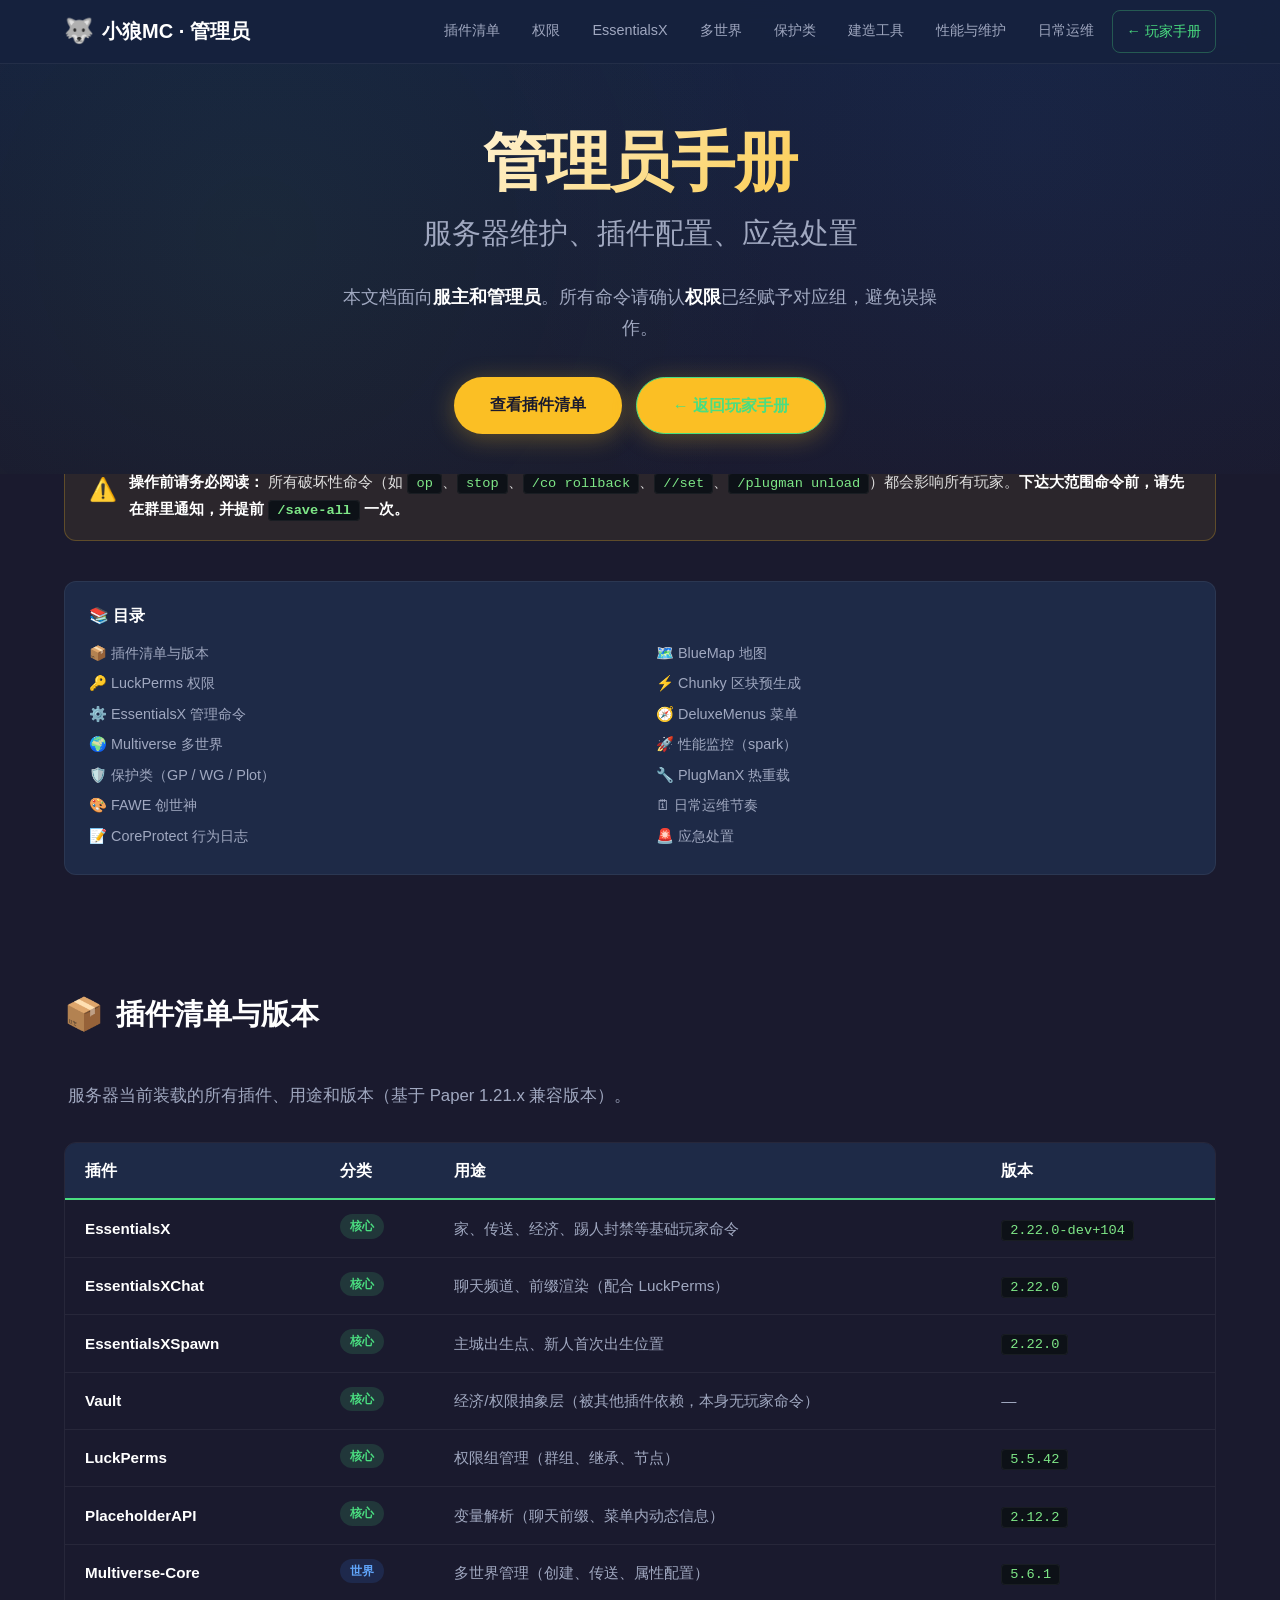
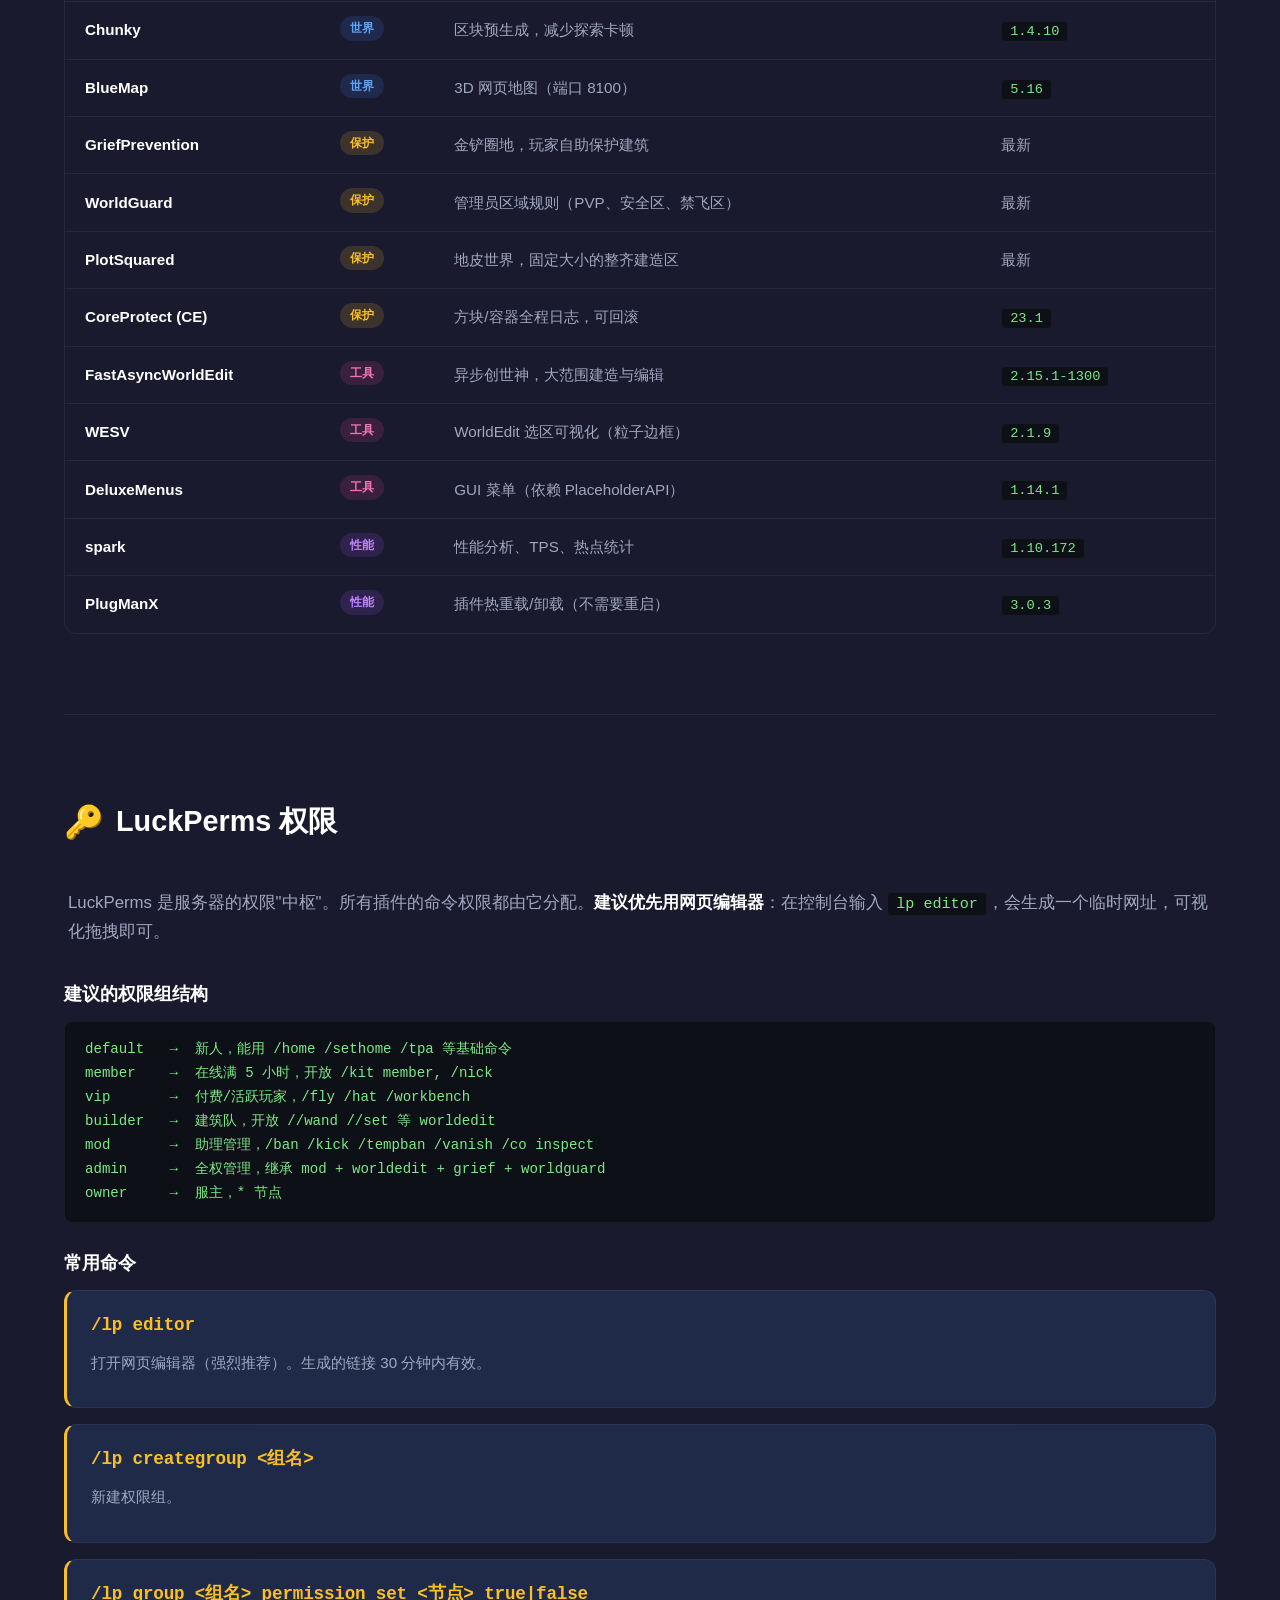
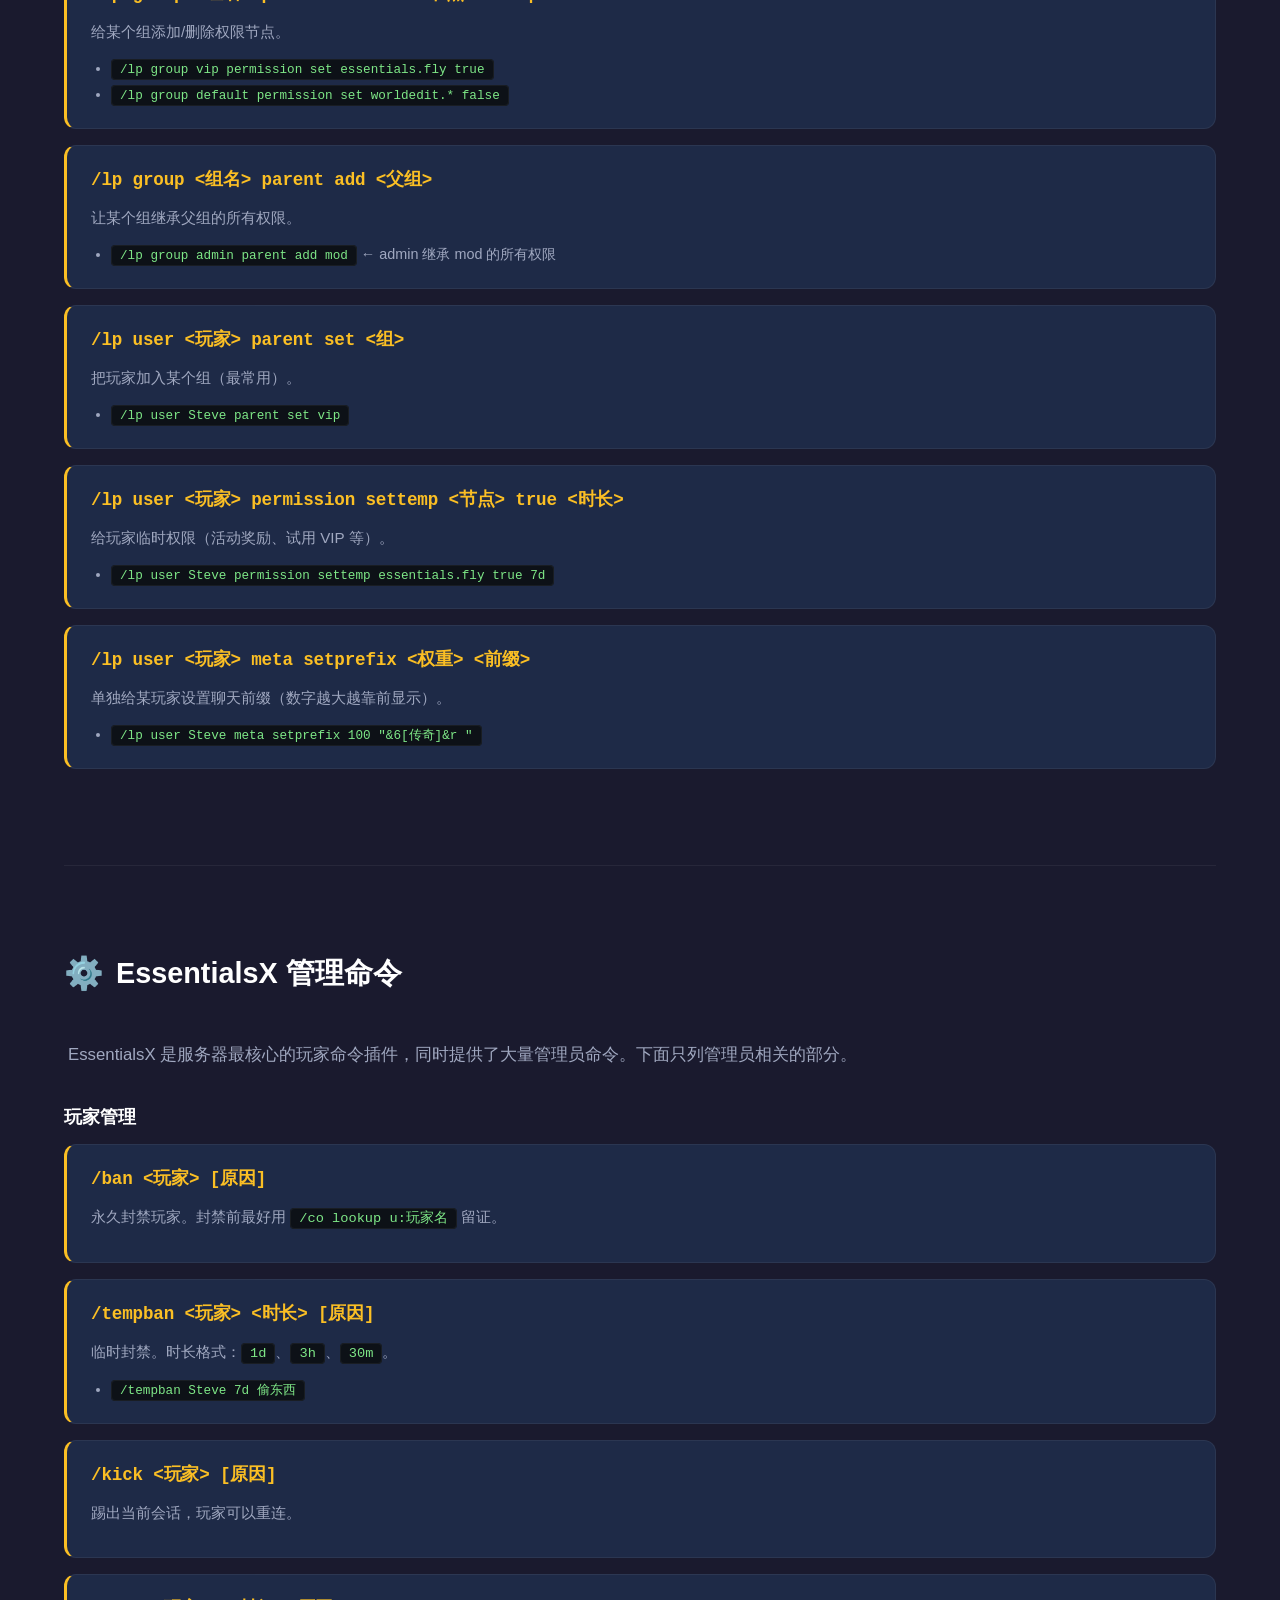
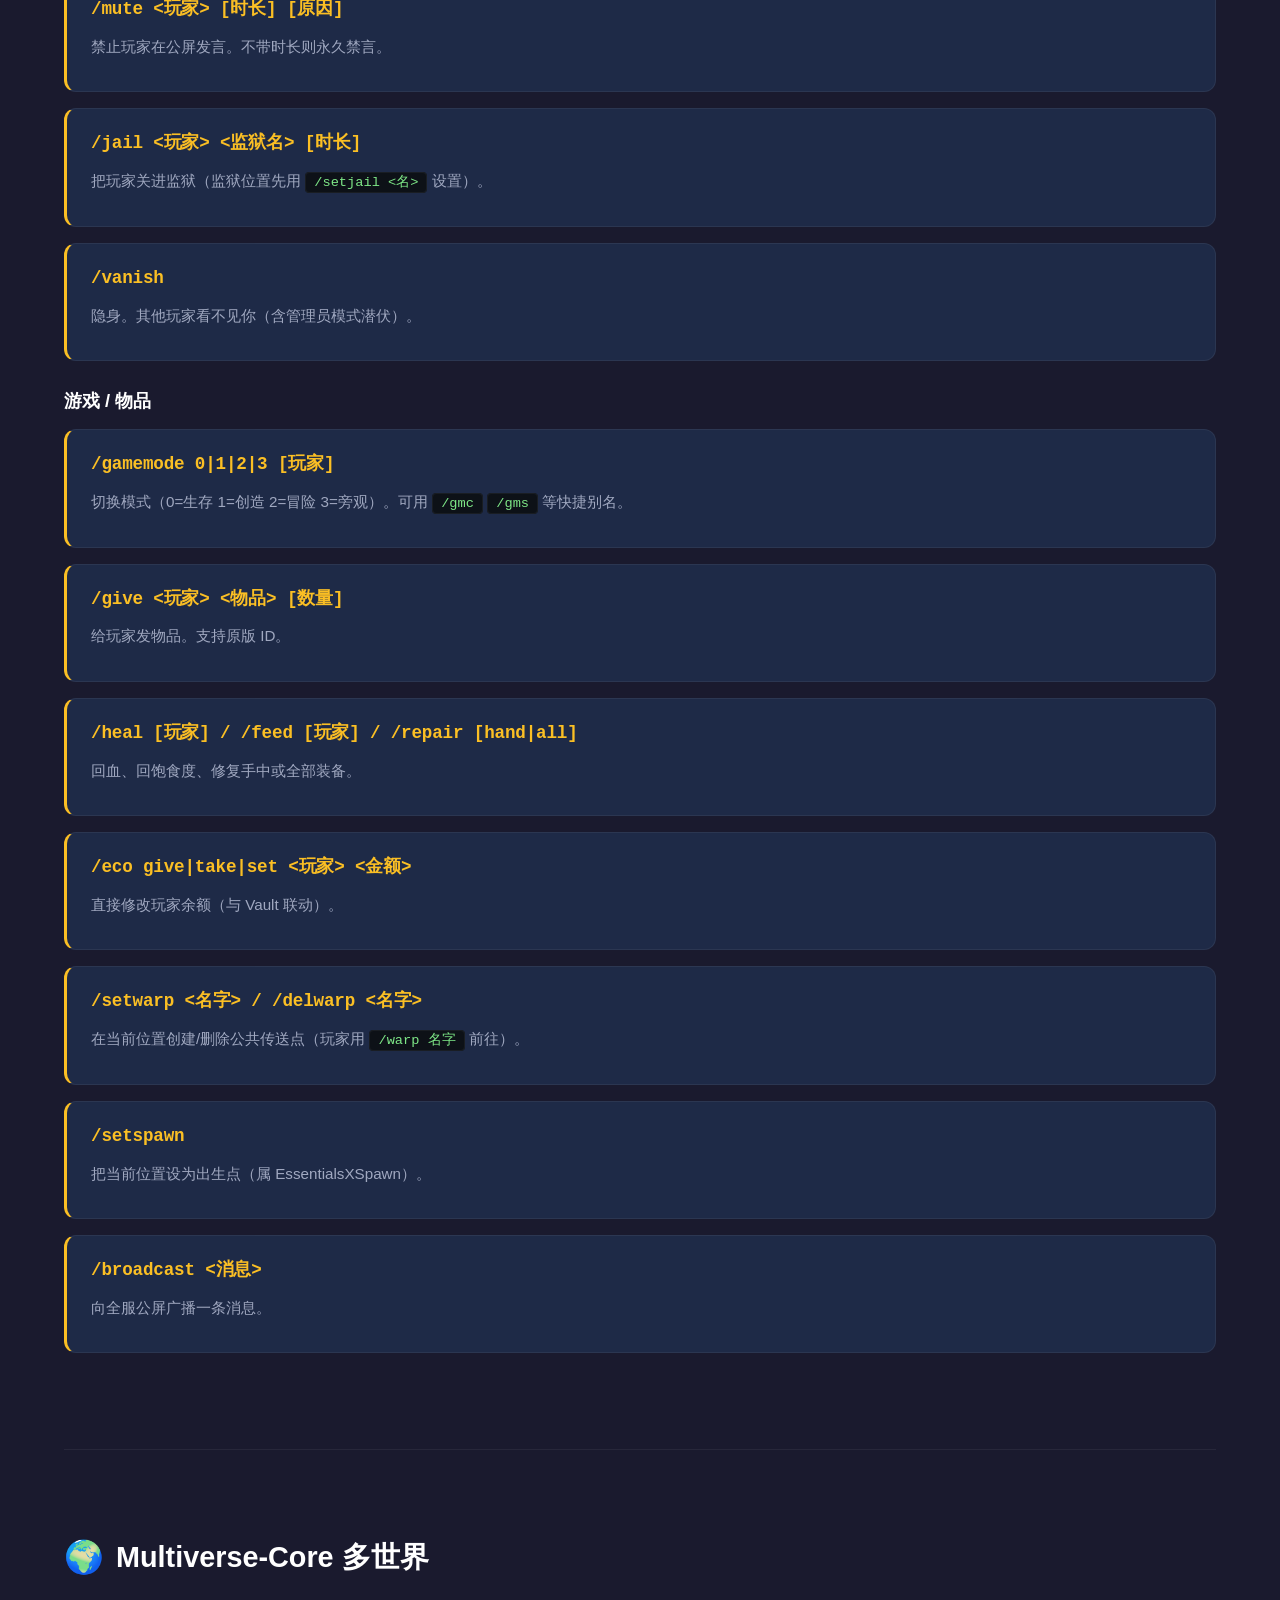
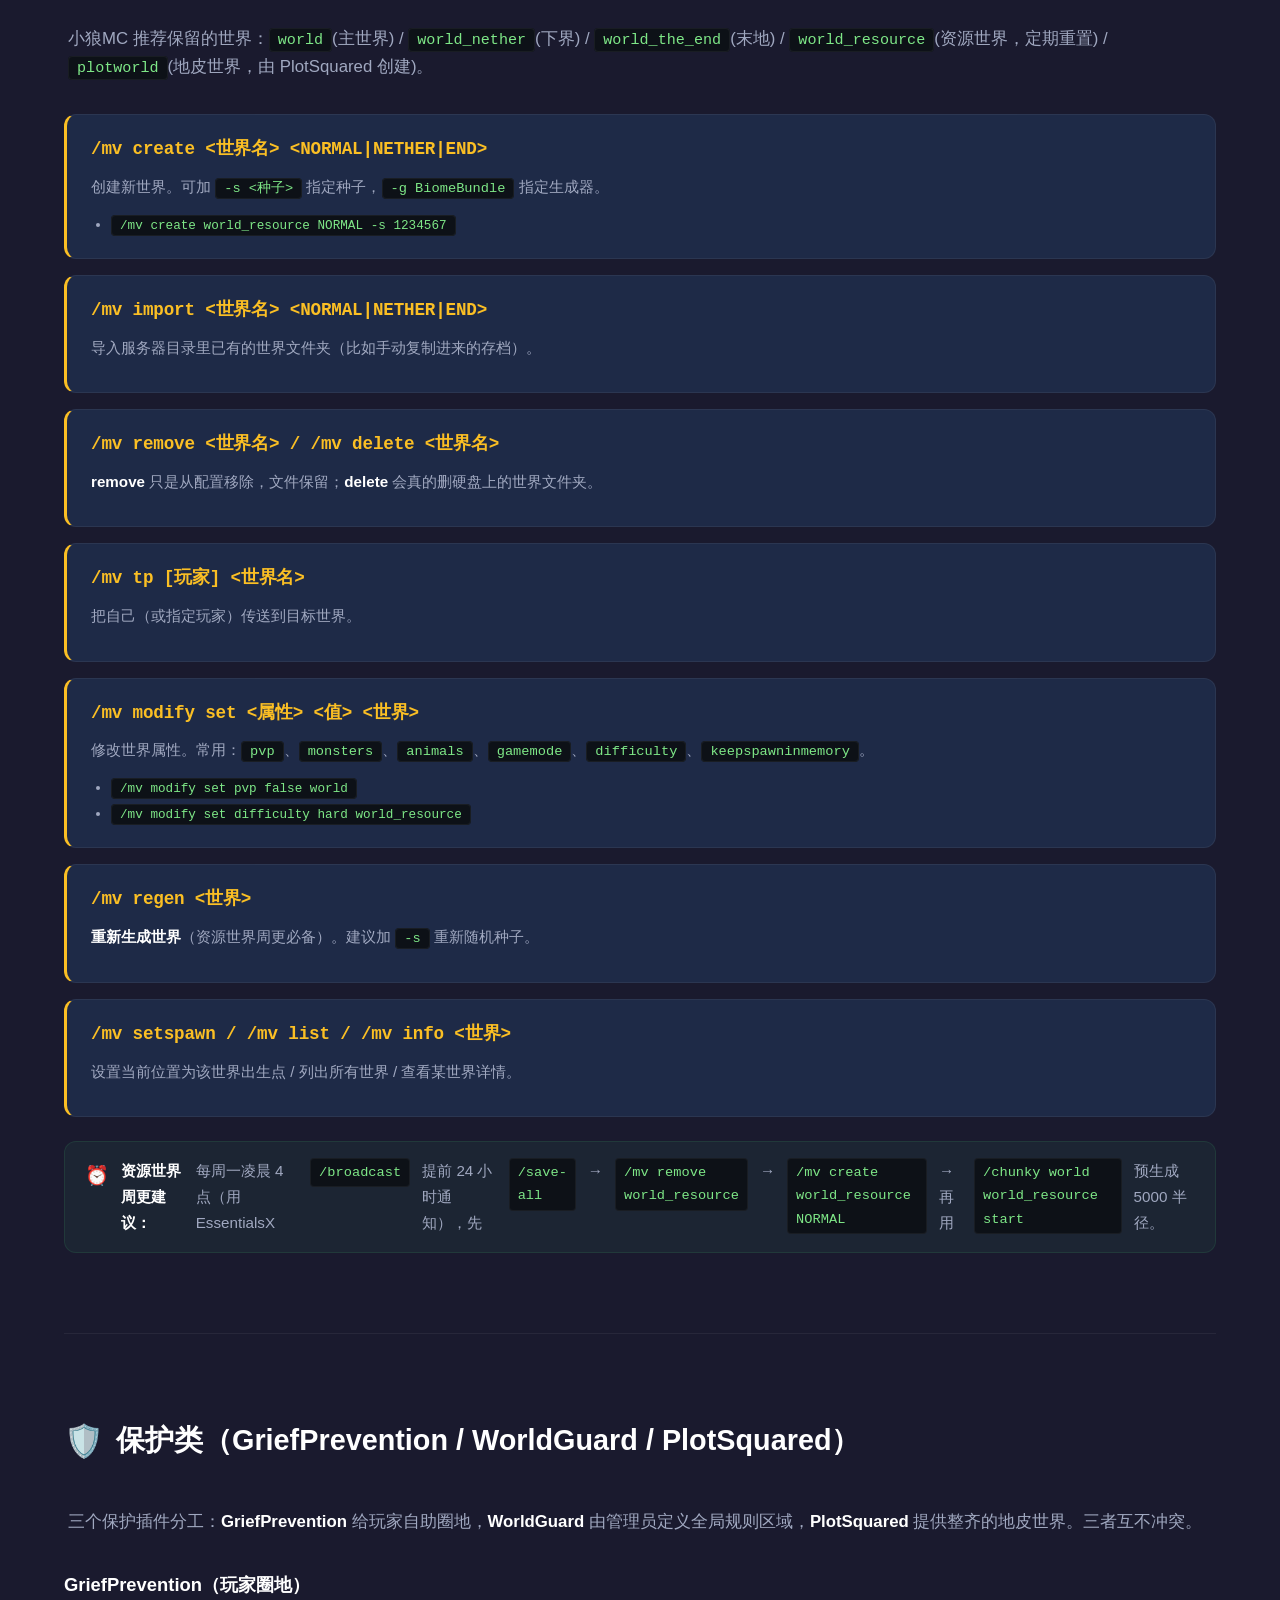
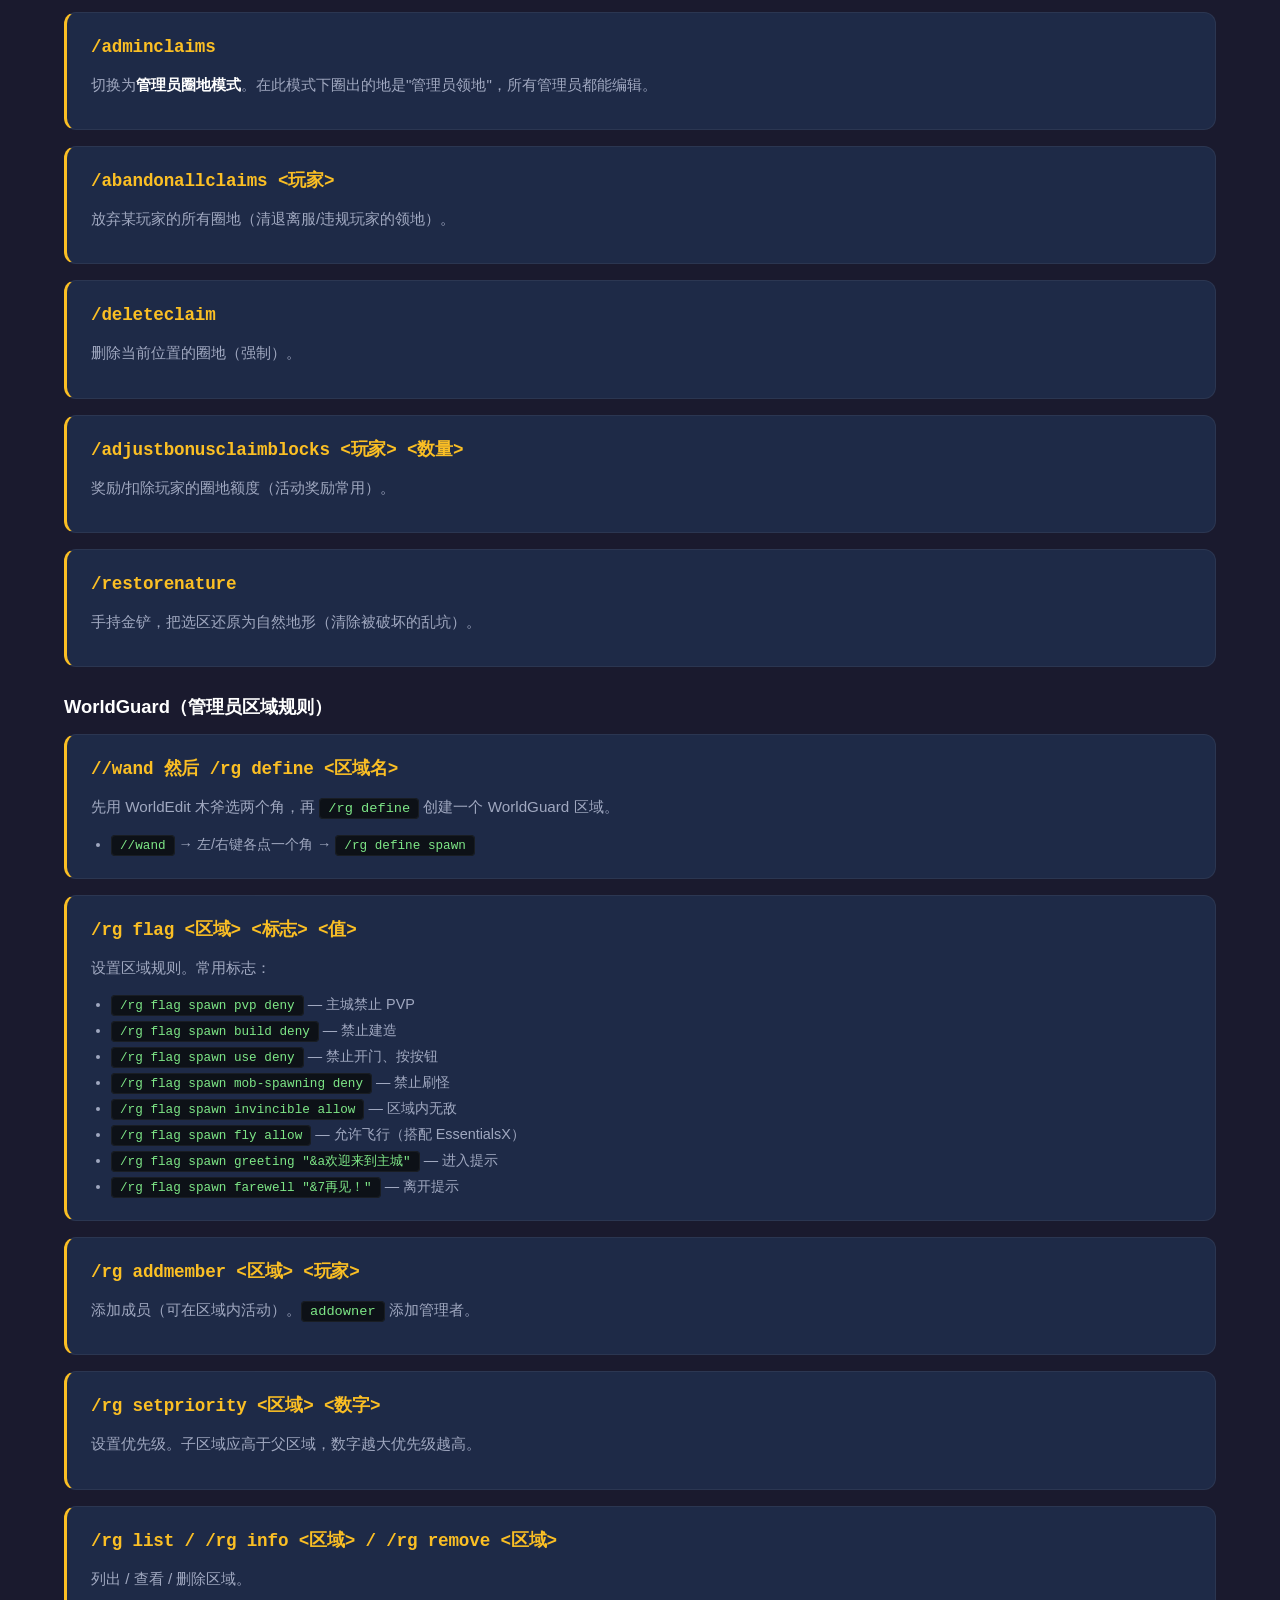
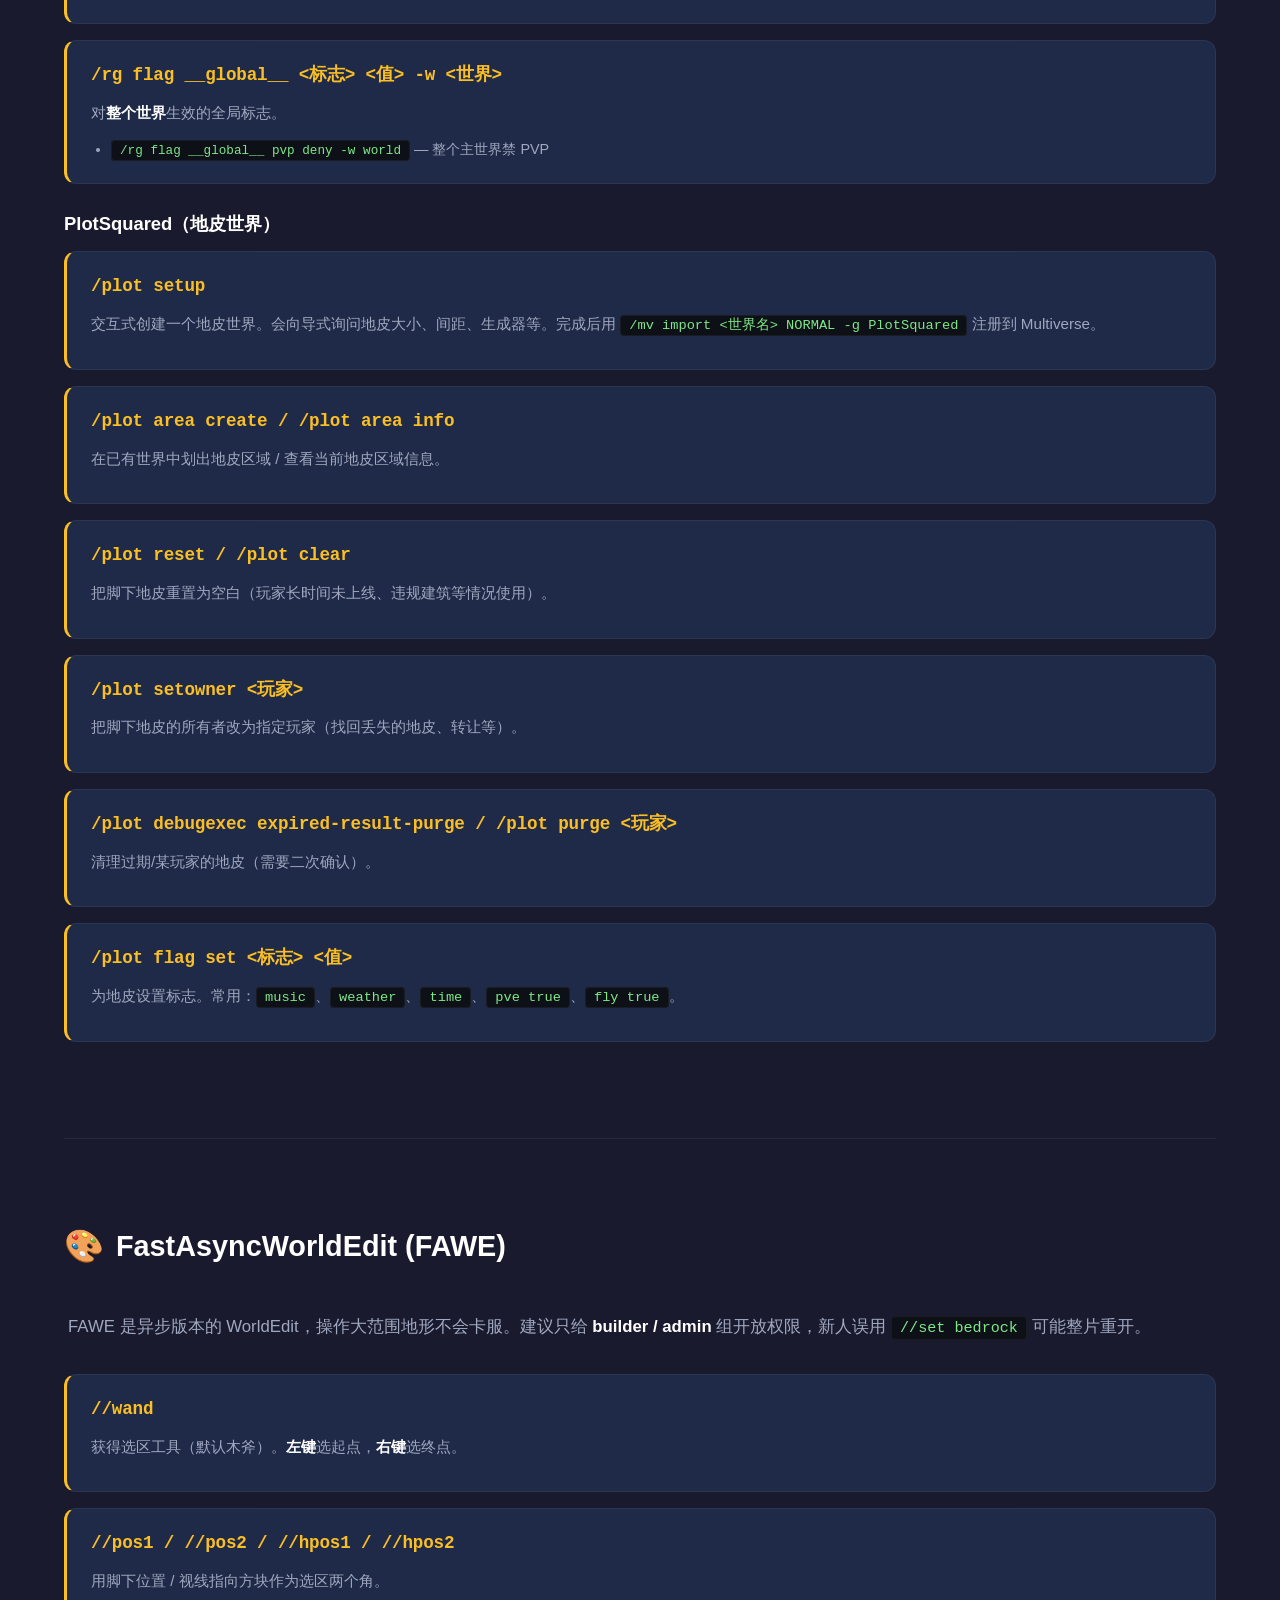
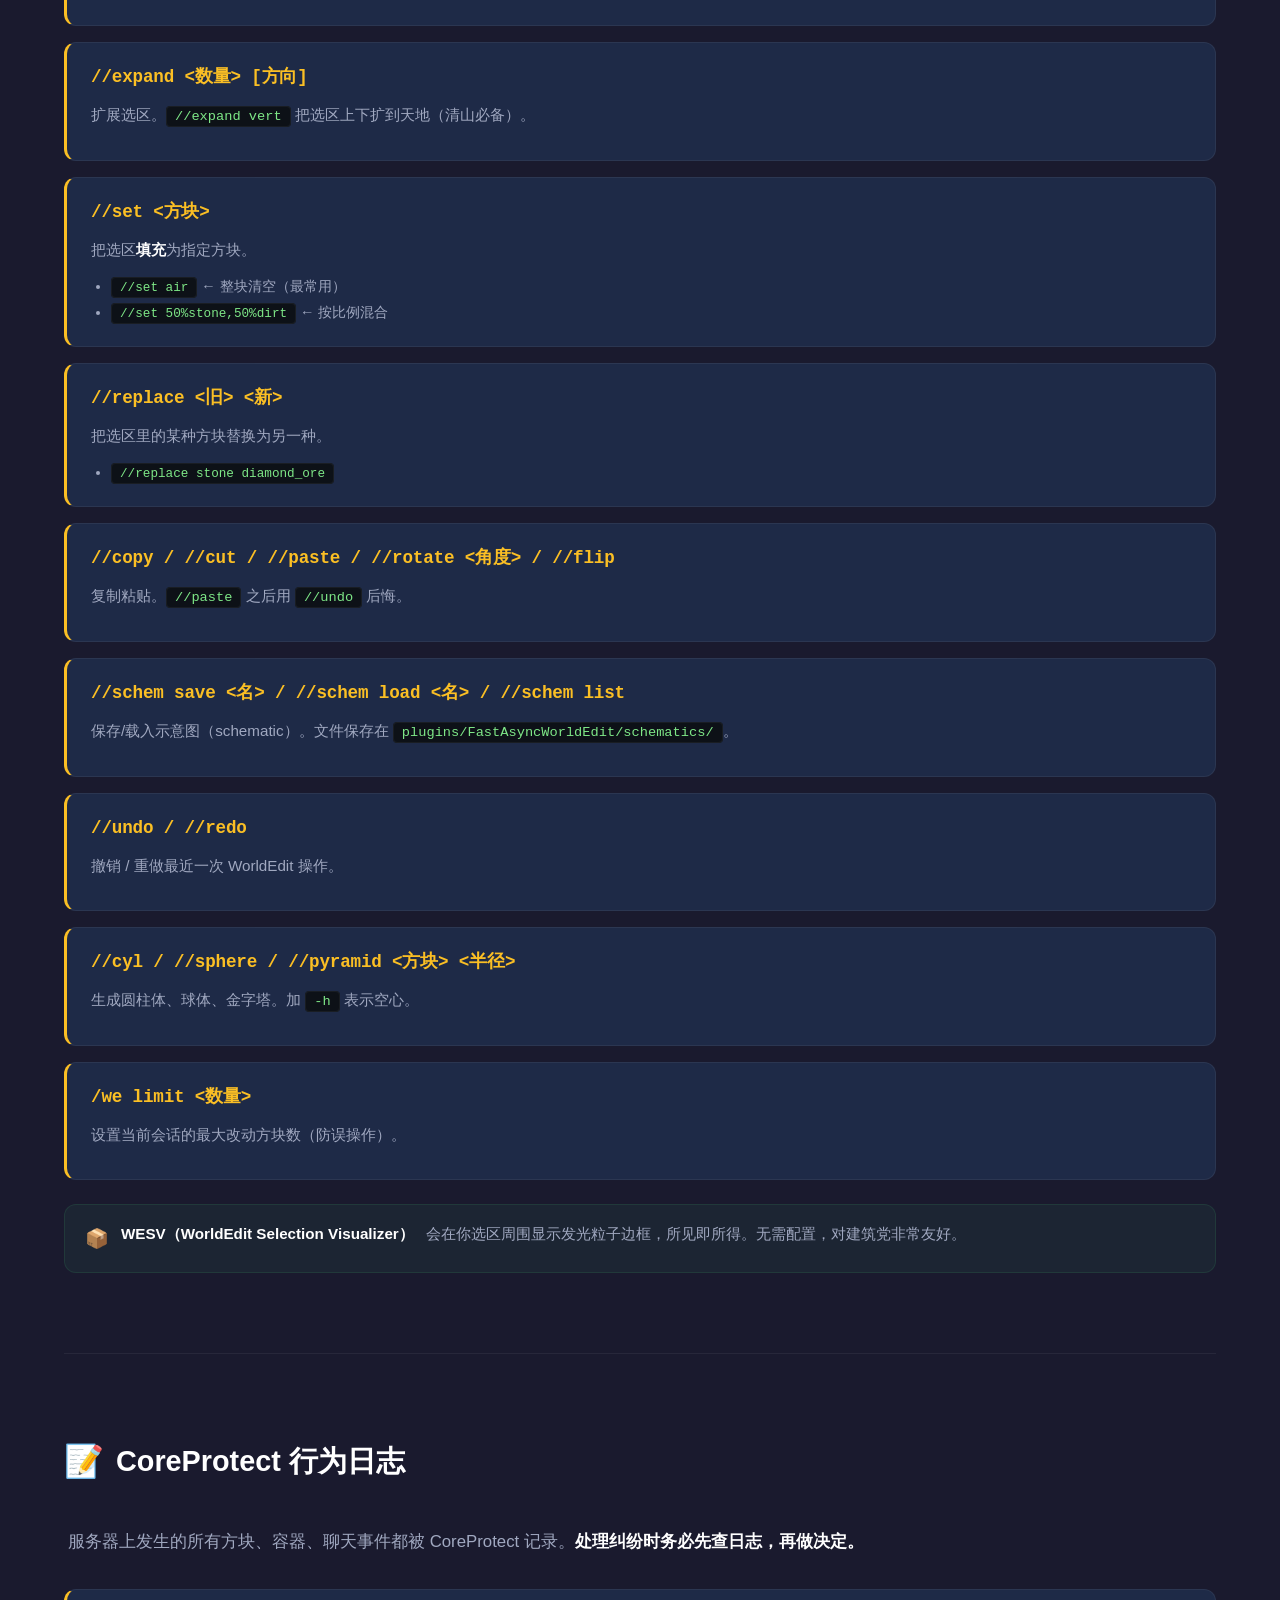
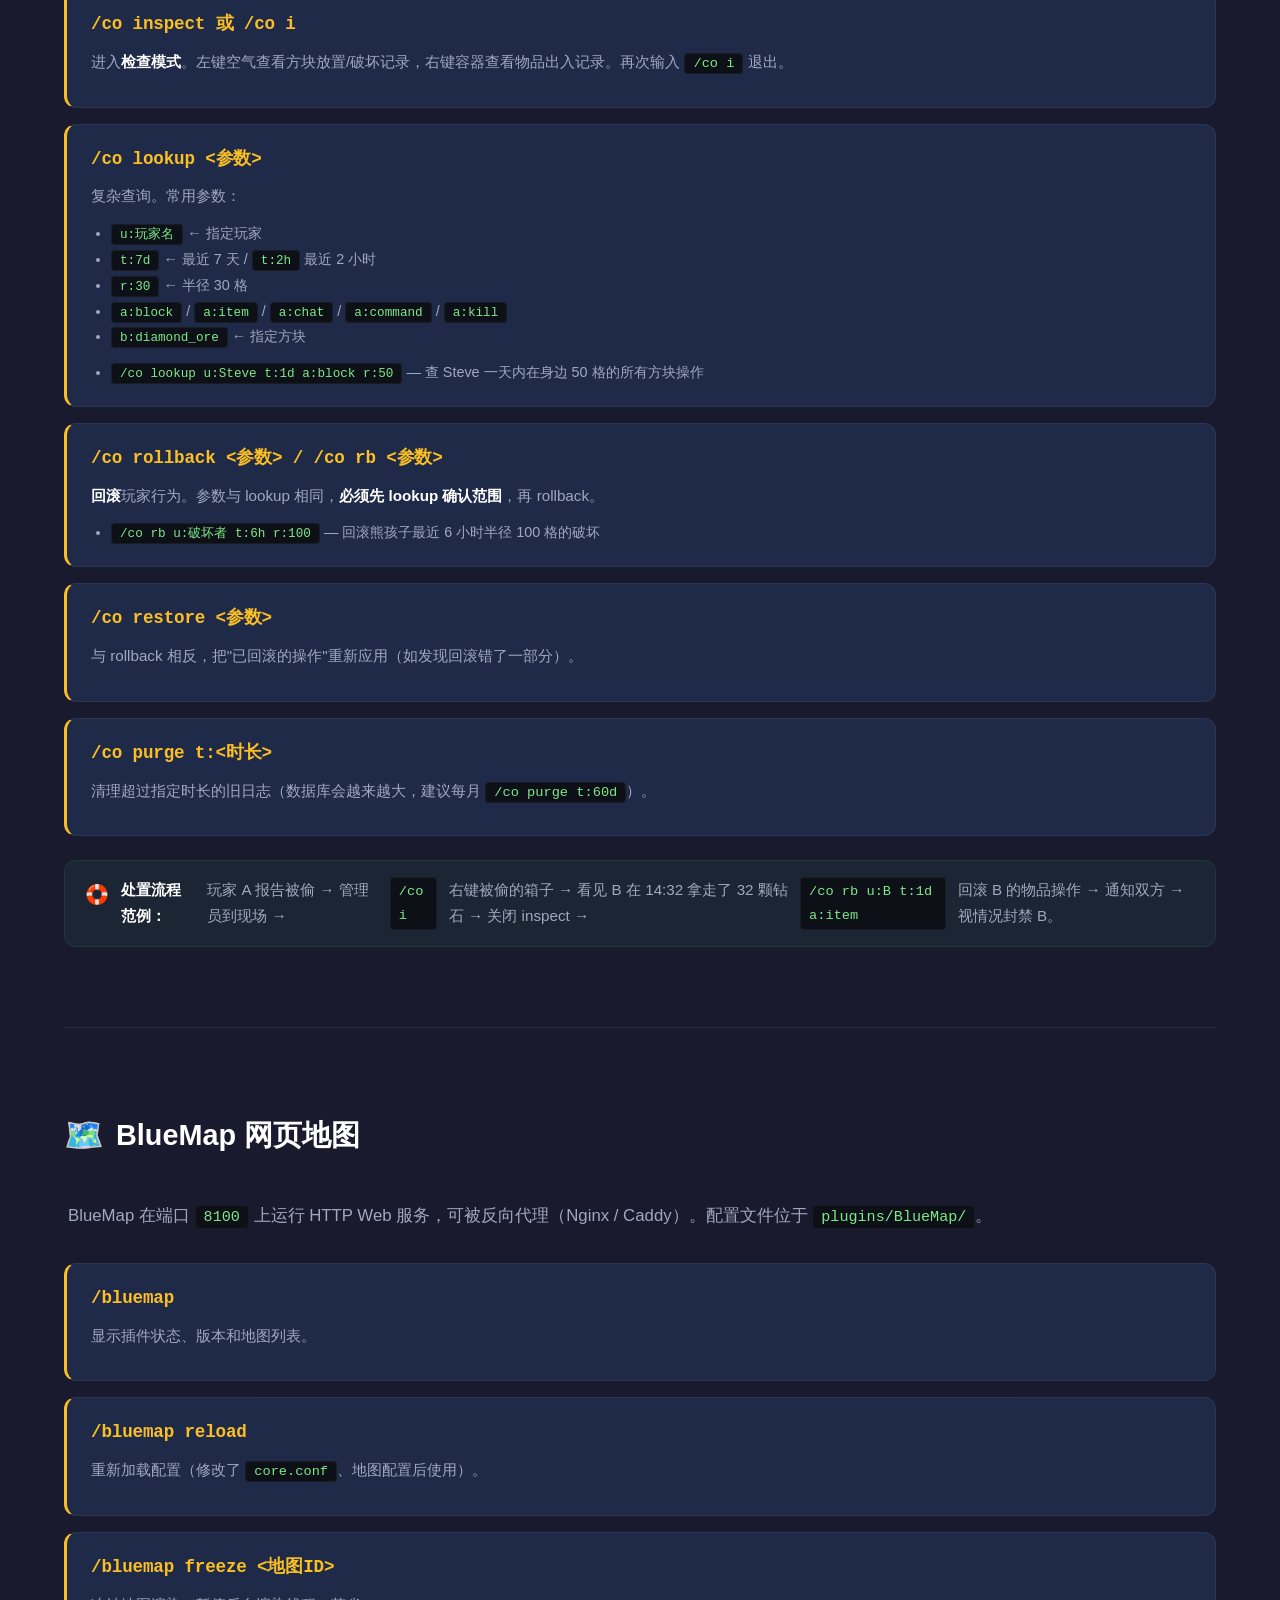
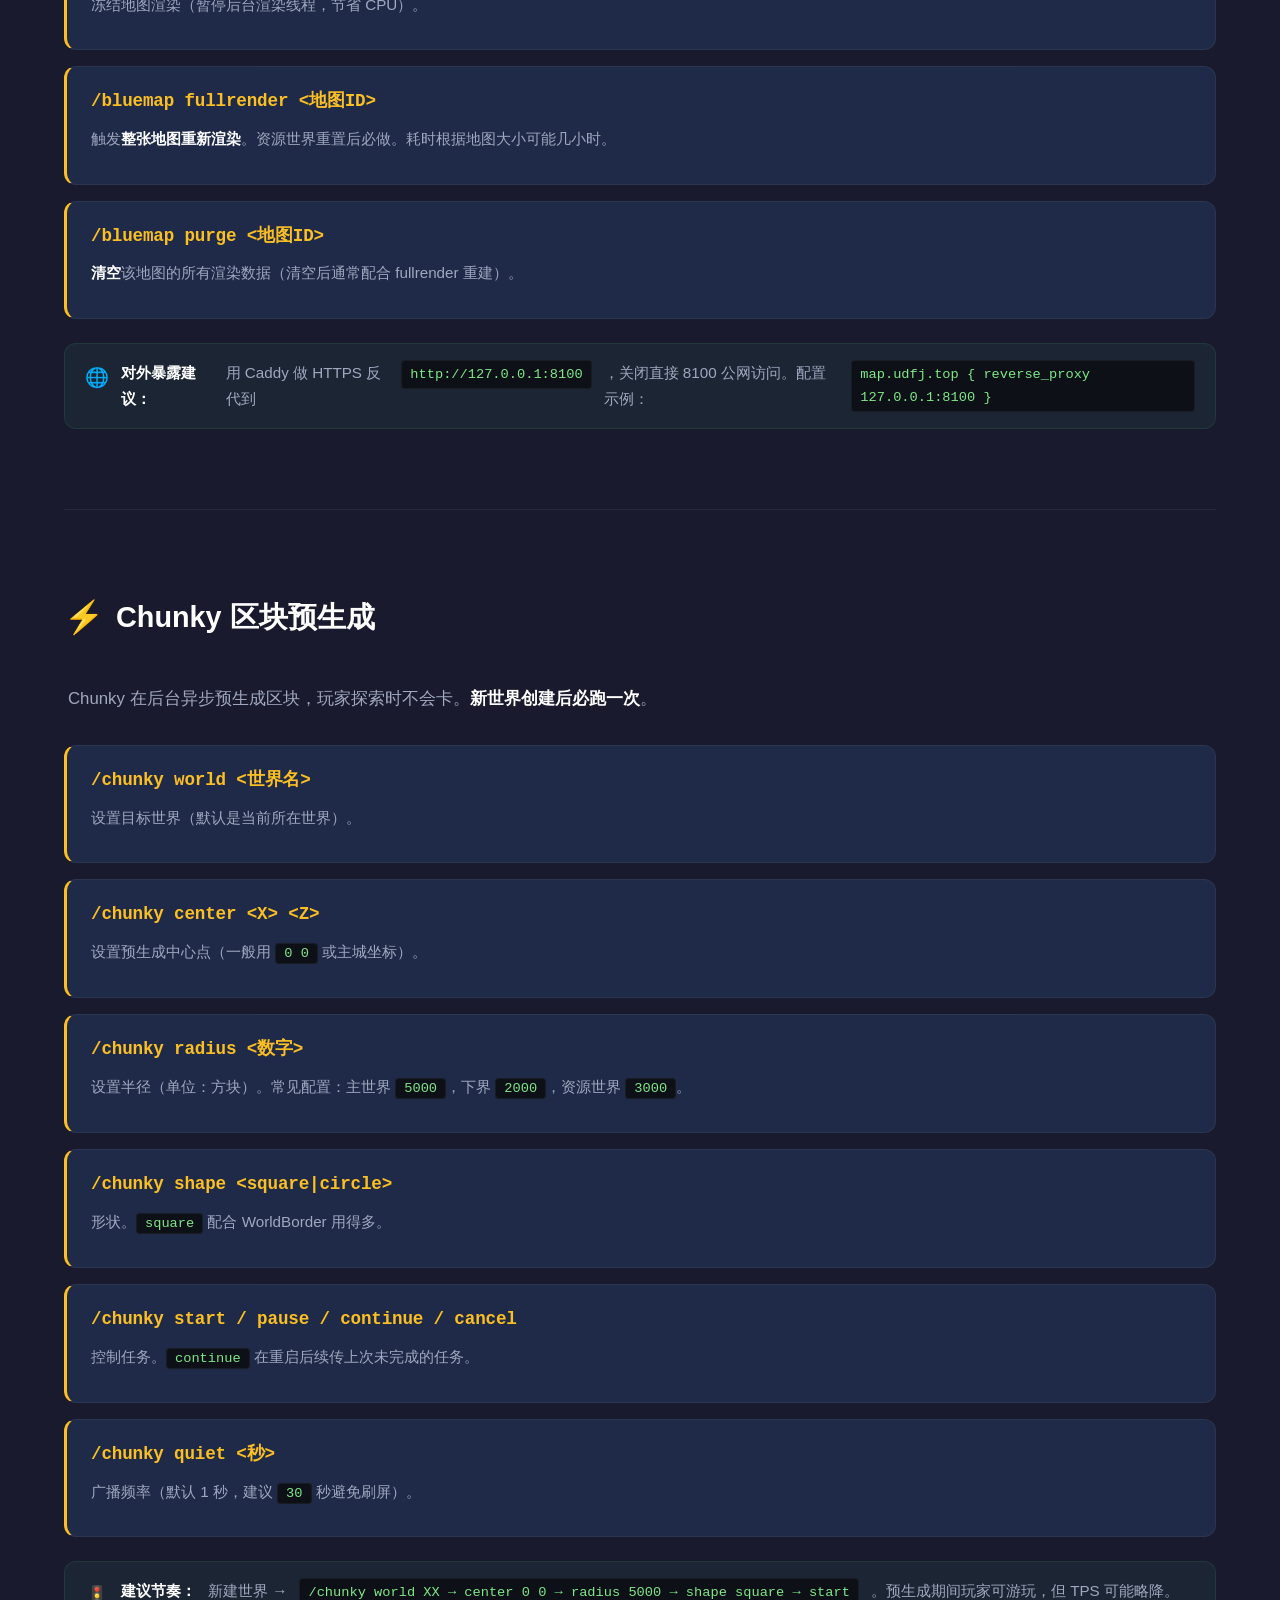
==== admin.html @ bf0dd729 "feat: 拆分网站为三页并新增管理员手册 - 拆分 index.html：保留首页（英雄区 + 12 张服务特色卡 + 6 张入口卡 + 新人必读） - 新增 commands.html：完整玩家命" ====
<!DOCTYPE html>
<html lang="zh-CN">
<head>
    <meta charset="UTF-8">
    <meta name="viewport" content="width=device-width, initial-scale=1.0">
    <title>小狼MC服务器 - 管理员手册</title>
    <link rel="stylesheet" href="css/style.css">
    <link rel="icon" href="data:image/svg+xml,<svg xmlns='http://www.w3.org/2000/svg' viewBox='0 0 100 100'><text y='.9em' font-size='90'>🛠️</text></svg>">
</head>
<body>
    <!-- 顶部导航 -->
    <nav class="navbar">
        <div class="nav-container">
            <a href="index.html" class="nav-logo">
                <span class="logo-icon">🐺</span>
                <span class="logo-text">小狼MC · 管理员</span>
            </a>
            <button class="nav-toggle" aria-label="切换菜单">
                <span></span>
                <span></span>
                <span></span>
            </button>
            <ul class="nav-links">
                <li><a href="#plugins">插件清单</a></li>
                <li><a href="#luckperms">权限</a></li>
                <li><a href="#essentials">EssentialsX</a></li>
                <li><a href="#worlds">多世界</a></li>
                <li><a href="#protect">保护类</a></li>
                <li><a href="#worldedit">建造工具</a></li>
                <li><a href="#performance">性能与维护</a></li>
                <li><a href="#daily">日常运维</a></li>
                <li><a href="index.html" class="nav-admin">← 玩家手册</a></li>
            </ul>
        </div>
    </nav>

    <!-- 页面头 -->
    <header class="hero page-header">
        <div class="hero-content">
            <h1 class="hero-title">
                <span class="title-line">管理员手册</span>
                <span class="title-sub">服务器维护、插件配置、应急处置</span>
            </h1>
            <p class="hero-desc">本文档面向<strong>服主和管理员</strong>。所有命令请确认<strong>权限</strong>已经赋予对应组，避免误操作。</p>
            <div class="hero-actions">
                <a href="#plugins" class="hero-btn">查看插件清单</a>
                <a href="index.html" class="hero-btn hero-btn-ghost">← 返回玩家手册</a>
            </div>
        </div>
    </header>

    <main class="main-content">

        <!-- 安全提示 -->
        <div class="admin-warning">
            <span class="tip-icon">⚠️</span>
            <div>
                <strong>操作前请务必阅读：</strong>
                所有破坏性命令（如 <code>op</code>、<code>stop</code>、<code>/co rollback</code>、<code>//set</code>、<code>/plugman unload</code>）都会影响所有玩家。<strong>下达大范围命令前，请先在群里通知，并提前 <code>/save-all</code> 一次。</strong>
            </div>
        </div>

        <!-- 目录 -->
        <div class="admin-toc">
            <h3>📚 目录</h3>
            <ul>
                <li><a href="#plugins">📦 插件清单与版本</a></li>
                <li><a href="#luckperms">🔑 LuckPerms 权限</a></li>
                <li><a href="#essentials">⚙️ EssentialsX 管理命令</a></li>
                <li><a href="#worlds">🌍 Multiverse 多世界</a></li>
                <li><a href="#protect">🛡️ 保护类（GP / WG / Plot）</a></li>
                <li><a href="#worldedit">🎨 FAWE 创世神</a></li>
                <li><a href="#coreprotect">📝 CoreProtect 行为日志</a></li>
                <li><a href="#bluemap">🗺️ BlueMap 地图</a></li>
                <li><a href="#chunky">⚡ Chunky 区块预生成</a></li>
                <li><a href="#deluxemenus">🧭 DeluxeMenus 菜单</a></li>
                <li><a href="#performance">🚀 性能监控（spark）</a></li>
                <li><a href="#plugman">🔧 PlugManX 热重载</a></li>
                <li><a href="#daily">🗓 日常运维节奏</a></li>
                <li><a href="#emergency">🚨 应急处置</a></li>
            </ul>
        </div>

        <!-- 插件清单 -->
        <section id="plugins" class="section admin-section">
            <div class="section-header">
                <span class="section-icon">📦</span>
                <h2>插件清单与版本</h2>
            </div>
            <p class="section-intro">服务器当前装载的所有插件、用途和版本（基于 Paper 1.21.x 兼容版本）。</p>
            <div class="quick-ref-table">
                <table>
                    <thead>
                        <tr>
                            <th>插件</th>
                            <th>分类</th>
                            <th>用途</th>
                            <th>版本</th>
                        </tr>
                    </thead>
                    <tbody>
                        <tr><td><strong>EssentialsX</strong></td><td><span class="plugin-category core">核心</span></td><td>家、传送、经济、踢人封禁等基础玩家命令</td><td><code>2.22.0-dev+104</code></td></tr>
                        <tr><td><strong>EssentialsXChat</strong></td><td><span class="plugin-category core">核心</span></td><td>聊天频道、前缀渲染（配合 LuckPerms）</td><td><code>2.22.0</code></td></tr>
                        <tr><td><strong>EssentialsXSpawn</strong></td><td><span class="plugin-category core">核心</span></td><td>主城出生点、新人首次出生位置</td><td><code>2.22.0</code></td></tr>
                        <tr><td><strong>Vault</strong></td><td><span class="plugin-category core">核心</span></td><td>经济/权限抽象层（被其他插件依赖，本身无玩家命令）</td><td>—</td></tr>
                        <tr><td><strong>LuckPerms</strong></td><td><span class="plugin-category core">核心</span></td><td>权限组管理（群组、继承、节点）</td><td><code>5.5.42</code></td></tr>
                        <tr><td><strong>PlaceholderAPI</strong></td><td><span class="plugin-category core">核心</span></td><td>变量解析（聊天前缀、菜单内动态信息）</td><td><code>2.12.2</code></td></tr>
                        <tr><td><strong>Multiverse-Core</strong></td><td><span class="plugin-category world">世界</span></td><td>多世界管理（创建、传送、属性配置）</td><td><code>5.6.1</code></td></tr>
                        <tr><td><strong>Chunky</strong></td><td><span class="plugin-category world">世界</span></td><td>区块预生成，减少探索卡顿</td><td><code>1.4.10</code></td></tr>
                        <tr><td><strong>BlueMap</strong></td><td><span class="plugin-category world">世界</span></td><td>3D 网页地图（端口 8100）</td><td><code>5.16</code></td></tr>
                        <tr><td><strong>GriefPrevention</strong></td><td><span class="plugin-category protect">保护</span></td><td>金铲圈地，玩家自助保护建筑</td><td>最新</td></tr>
                        <tr><td><strong>WorldGuard</strong></td><td><span class="plugin-category protect">保护</span></td><td>管理员区域规则（PVP、安全区、禁飞区）</td><td>最新</td></tr>
                        <tr><td><strong>PlotSquared</strong></td><td><span class="plugin-category protect">保护</span></td><td>地皮世界，固定大小的整齐建造区</td><td>最新</td></tr>
                        <tr><td><strong>CoreProtect (CE)</strong></td><td><span class="plugin-category protect">保护</span></td><td>方块/容器全程日志，可回滚</td><td><code>23.1</code></td></tr>
                        <tr><td><strong>FastAsyncWorldEdit</strong></td><td><span class="plugin-category util">工具</span></td><td>异步创世神，大范围建造与编辑</td><td><code>2.15.1-1300</code></td></tr>
                        <tr><td><strong>WESV</strong></td><td><span class="plugin-category util">工具</span></td><td>WorldEdit 选区可视化（粒子边框）</td><td><code>2.1.9</code></td></tr>
                        <tr><td><strong>DeluxeMenus</strong></td><td><span class="plugin-category util">工具</span></td><td>GUI 菜单（依赖 PlaceholderAPI）</td><td><code>1.14.1</code></td></tr>
                        <tr><td><strong>spark</strong></td><td><span class="plugin-category perf">性能</span></td><td>性能分析、TPS、热点统计</td><td><code>1.10.172</code></td></tr>
                        <tr><td><strong>PlugManX</strong></td><td><span class="plugin-category perf">性能</span></td><td>插件热重载/卸载（不需要重启）</td><td><code>3.0.3</code></td></tr>
                    </tbody>
                </table>
            </div>
        </section>

        <!-- LuckPerms -->
        <section id="luckperms" class="section admin-section">
            <div class="section-header">
                <span class="section-icon">🔑</span>
                <h2>LuckPerms 权限</h2>
            </div>
            <p class="section-intro">LuckPerms 是服务器的权限"中枢"。所有插件的命令权限都由它分配。<strong>建议优先用网页编辑器</strong>：在控制台输入 <code>lp editor</code>，会生成一个临时网址，可视化拖拽即可。</p>

            <h3 style="color:#fff;margin:24px 0 12px;font-size:1.15rem;">建议的权限组结构</h3>
            <div class="admin-code-block">default   →  新人，能用 /home /sethome /tpa 等基础命令
member    →  在线满 5 小时，开放 /kit member, /nick
vip       →  付费/活跃玩家，/fly /hat /workbench
builder   →  建筑队，开放 //wand //set 等 worldedit
mod       →  助理管理，/ban /kick /tempban /vanish /co inspect
admin     →  全权管理，继承 mod + worldedit + grief + worldguard
owner     →  服主，* 节点</div>

            <h3 style="color:#fff;margin:24px 0 12px;font-size:1.15rem;">常用命令</h3>
            <div class="admin-command-card">
                <div class="command-name">/lp editor</div>
                <div class="command-desc">打开网页编辑器（强烈推荐）。生成的链接 30 分钟内有效。</div>
            </div>

            <div class="admin-command-card">
                <div class="command-name">/lp creategroup &lt;组名&gt;</div>
                <div class="command-desc">新建权限组。</div>
            </div>

            <div class="admin-command-card">
                <div class="command-name">/lp group &lt;组名&gt; permission set &lt;节点&gt; true|false</div>
                <div class="command-desc">给某个组添加/删除权限节点。</div>
                <ul>
                    <li><code>/lp group vip permission set essentials.fly true</code></li>
                    <li><code>/lp group default permission set worldedit.* false</code></li>
                </ul>
            </div>

            <div class="admin-command-card">
                <div class="command-name">/lp group &lt;组名&gt; parent add &lt;父组&gt;</div>
                <div class="command-desc">让某个组继承父组的所有权限。</div>
                <ul>
                    <li><code>/lp group admin parent add mod</code> ← admin 继承 mod 的所有权限</li>
                </ul>
            </div>

            <div class="admin-command-card">
                <div class="command-name">/lp user &lt;玩家&gt; parent set &lt;组&gt;</div>
                <div class="command-desc">把玩家加入某个组（最常用）。</div>
                <ul>
                    <li><code>/lp user Steve parent set vip</code></li>
                </ul>
            </div>

            <div class="admin-command-card">
                <div class="command-name">/lp user &lt;玩家&gt; permission settemp &lt;节点&gt; true &lt;时长&gt;</div>
                <div class="command-desc">给玩家临时权限（活动奖励、试用 VIP 等）。</div>
                <ul>
                    <li><code>/lp user Steve permission settemp essentials.fly true 7d</code></li>
                </ul>
            </div>

            <div class="admin-command-card">
                <div class="command-name">/lp user &lt;玩家&gt; meta setprefix &lt;权重&gt; &lt;前缀&gt;</div>
                <div class="command-desc">单独给某玩家设置聊天前缀（数字越大越靠前显示）。</div>
                <ul>
                    <li><code>/lp user Steve meta setprefix 100 "&amp;6[传奇]&amp;r "</code></li>
                </ul>
            </div>
        </section>

        <!-- EssentialsX 管理命令 -->
        <section id="essentials" class="section admin-section">
            <div class="section-header">
                <span class="section-icon">⚙️</span>
                <h2>EssentialsX 管理命令</h2>
            </div>
            <p class="section-intro">EssentialsX 是服务器最核心的玩家命令插件，同时提供了大量管理员命令。下面只列管理员相关的部分。</p>

            <h3 style="color:#fff;margin:24px 0 12px;font-size:1.15rem;">玩家管理</h3>
            <div class="admin-command-card">
                <div class="command-name">/ban &lt;玩家&gt; [原因]</div>
                <div class="command-desc">永久封禁玩家。封禁前最好用 <code>/co lookup u:玩家名</code> 留证。</div>
            </div>
            <div class="admin-command-card">
                <div class="command-name">/tempban &lt;玩家&gt; &lt;时长&gt; [原因]</div>
                <div class="command-desc">临时封禁。时长格式：<code>1d</code>、<code>3h</code>、<code>30m</code>。</div>
                <ul>
                    <li><code>/tempban Steve 7d 偷东西</code></li>
                </ul>
            </div>
            <div class="admin-command-card">
                <div class="command-name">/kick &lt;玩家&gt; [原因]</div>
                <div class="command-desc">踢出当前会话，玩家可以重连。</div>
            </div>
            <div class="admin-command-card">
                <div class="command-name">/mute &lt;玩家&gt; [时长] [原因]</div>
                <div class="command-desc">禁止玩家在公屏发言。不带时长则永久禁言。</div>
            </div>
            <div class="admin-command-card">
                <div class="command-name">/jail &lt;玩家&gt; &lt;监狱名&gt; [时长]</div>
                <div class="command-desc">把玩家关进监狱（监狱位置先用 <code>/setjail &lt;名&gt;</code> 设置）。</div>
            </div>
            <div class="admin-command-card">
                <div class="command-name">/vanish</div>
                <div class="command-desc">隐身。其他玩家看不见你（含管理员模式潜伏）。</div>
            </div>

            <h3 style="color:#fff;margin:24px 0 12px;font-size:1.15rem;">游戏 / 物品</h3>
            <div class="admin-command-card">
                <div class="command-name">/gamemode 0|1|2|3 [玩家]</div>
                <div class="command-desc">切换模式（0=生存 1=创造 2=冒险 3=旁观）。可用 <code>/gmc</code> <code>/gms</code> 等快捷别名。</div>
            </div>
            <div class="admin-command-card">
                <div class="command-name">/give &lt;玩家&gt; &lt;物品&gt; [数量]</div>
                <div class="command-desc">给玩家发物品。支持原版 ID。</div>
            </div>
            <div class="admin-command-card">
                <div class="command-name">/heal [玩家] / /feed [玩家] / /repair [hand|all]</div>
                <div class="command-desc">回血、回饱食度、修复手中或全部装备。</div>
            </div>
            <div class="admin-command-card">
                <div class="command-name">/eco give|take|set &lt;玩家&gt; &lt;金额&gt;</div>
                <div class="command-desc">直接修改玩家余额（与 Vault 联动）。</div>
            </div>
            <div class="admin-command-card">
                <div class="command-name">/setwarp &lt;名字&gt; / /delwarp &lt;名字&gt;</div>
                <div class="command-desc">在当前位置创建/删除公共传送点（玩家用 <code>/warp 名字</code> 前往）。</div>
            </div>
            <div class="admin-command-card">
                <div class="command-name">/setspawn</div>
                <div class="command-desc">把当前位置设为出生点（属 EssentialsXSpawn）。</div>
            </div>
            <div class="admin-command-card">
                <div class="command-name">/broadcast &lt;消息&gt;</div>
                <div class="command-desc">向全服公屏广播一条消息。</div>
            </div>
        </section>

        <!-- Multiverse 多世界 -->
        <section id="worlds" class="section admin-section">
            <div class="section-header">
                <span class="section-icon">🌍</span>
                <h2>Multiverse-Core 多世界</h2>
            </div>
            <p class="section-intro">小狼MC 推荐保留的世界：<code>world</code>(主世界) / <code>world_nether</code>(下界) / <code>world_the_end</code>(末地) / <code>world_resource</code>(资源世界，定期重置) / <code>plotworld</code>(地皮世界，由 PlotSquared 创建)。</p>

            <div class="admin-command-card">
                <div class="command-name">/mv create &lt;世界名&gt; &lt;NORMAL|NETHER|END&gt;</div>
                <div class="command-desc">创建新世界。可加 <code>-s &lt;种子&gt;</code> 指定种子，<code>-g BiomeBundle</code> 指定生成器。</div>
                <ul>
                    <li><code>/mv create world_resource NORMAL -s 1234567</code></li>
                </ul>
            </div>
            <div class="admin-command-card">
                <div class="command-name">/mv import &lt;世界名&gt; &lt;NORMAL|NETHER|END&gt;</div>
                <div class="command-desc">导入服务器目录里已有的世界文件夹（比如手动复制进来的存档）。</div>
            </div>
            <div class="admin-command-card">
                <div class="command-name">/mv remove &lt;世界名&gt; / /mv delete &lt;世界名&gt;</div>
                <div class="command-desc"><strong>remove</strong> 只是从配置移除，文件保留；<strong>delete</strong> 会真的删硬盘上的世界文件夹。</div>
            </div>
            <div class="admin-command-card">
                <div class="command-name">/mv tp [玩家] &lt;世界名&gt;</div>
                <div class="command-desc">把自己（或指定玩家）传送到目标世界。</div>
            </div>
            <div class="admin-command-card">
                <div class="command-name">/mv modify set &lt;属性&gt; &lt;值&gt; &lt;世界&gt;</div>
                <div class="command-desc">修改世界属性。常用：<code>pvp</code>、<code>monsters</code>、<code>animals</code>、<code>gamemode</code>、<code>difficulty</code>、<code>keepspawninmemory</code>。</div>
                <ul>
                    <li><code>/mv modify set pvp false world</code></li>
                    <li><code>/mv modify set difficulty hard world_resource</code></li>
                </ul>
            </div>
            <div class="admin-command-card">
                <div class="command-name">/mv regen &lt;世界&gt;</div>
                <div class="command-desc"><strong>重新生成世界</strong>（资源世界周更必备）。建议加 <code>-s</code> 重新随机种子。</div>
            </div>
            <div class="admin-command-card">
                <div class="command-name">/mv setspawn / /mv list / /mv info &lt;世界&gt;</div>
                <div class="command-desc">设置当前位置为该世界出生点 / 列出所有世界 / 查看某世界详情。</div>
            </div>

            <div class="info-tip">
                <span class="tip-icon">⏰</span>
                <strong>资源世界周更建议：</strong>每周一凌晨 4 点（用 EssentialsX <code>/broadcast</code> 提前 24 小时通知），先 <code>/save-all</code> → <code>/mv remove world_resource</code> → <code>/mv create world_resource NORMAL</code> → 再用 <code>/chunky world world_resource start</code> 预生成 5000 半径。
            </div>
        </section>

        <!-- 保护类插件 -->
        <section id="protect" class="section admin-section">
            <div class="section-header">
                <span class="section-icon">🛡️</span>
                <h2>保护类（GriefPrevention / WorldGuard / PlotSquared）</h2>
            </div>
            <p class="section-intro">三个保护插件分工：<strong>GriefPrevention</strong> 给玩家自助圈地，<strong>WorldGuard</strong> 由管理员定义全局规则区域，<strong>PlotSquared</strong> 提供整齐的地皮世界。三者互不冲突。</p>

            <h3 style="color:#fff;margin:24px 0 12px;font-size:1.15rem;">GriefPrevention（玩家圈地）</h3>
            <div class="admin-command-card">
                <div class="command-name">/adminclaims</div>
                <div class="command-desc">切换为<strong>管理员圈地模式</strong>。在此模式下圈出的地是"管理员领地"，所有管理员都能编辑。</div>
            </div>
            <div class="admin-command-card">
                <div class="command-name">/abandonallclaims &lt;玩家&gt;</div>
                <div class="command-desc">放弃某玩家的所有圈地（清退离服/违规玩家的领地）。</div>
            </div>
            <div class="admin-command-card">
                <div class="command-name">/deleteclaim</div>
                <div class="command-desc">删除当前位置的圈地（强制）。</div>
            </div>
            <div class="admin-command-card">
                <div class="command-name">/adjustbonusclaimblocks &lt;玩家&gt; &lt;数量&gt;</div>
                <div class="command-desc">奖励/扣除玩家的圈地额度（活动奖励常用）。</div>
            </div>
            <div class="admin-command-card">
                <div class="command-name">/restorenature</div>
                <div class="command-desc">手持金铲，把选区还原为自然地形（清除被破坏的乱坑）。</div>
            </div>

            <h3 style="color:#fff;margin:24px 0 12px;font-size:1.15rem;">WorldGuard（管理员区域规则）</h3>
            <div class="admin-command-card">
                <div class="command-name">//wand 然后 /rg define &lt;区域名&gt;</div>
                <div class="command-desc">先用 WorldEdit 木斧选两个角，再 <code>/rg define</code> 创建一个 WorldGuard 区域。</div>
                <ul>
                    <li><code>//wand</code> → 左/右键各点一个角 → <code>/rg define spawn</code></li>
                </ul>
            </div>
            <div class="admin-command-card">
                <div class="command-name">/rg flag &lt;区域&gt; &lt;标志&gt; &lt;值&gt;</div>
                <div class="command-desc">设置区域规则。常用标志：</div>
                <ul>
                    <li><code>/rg flag spawn pvp deny</code> — 主城禁止 PVP</li>
                    <li><code>/rg flag spawn build deny</code> — 禁止建造</li>
                    <li><code>/rg flag spawn use deny</code> — 禁止开门、按按钮</li>
                    <li><code>/rg flag spawn mob-spawning deny</code> — 禁止刷怪</li>
                    <li><code>/rg flag spawn invincible allow</code> — 区域内无敌</li>
                    <li><code>/rg flag spawn fly allow</code> — 允许飞行（搭配 EssentialsX）</li>
                    <li><code>/rg flag spawn greeting "&amp;a欢迎来到主城"</code> — 进入提示</li>
                    <li><code>/rg flag spawn farewell "&amp;7再见！"</code> — 离开提示</li>
                </ul>
            </div>
            <div class="admin-command-card">
                <div class="command-name">/rg addmember &lt;区域&gt; &lt;玩家&gt;</div>
                <div class="command-desc">添加成员（可在区域内活动）。<code>addowner</code> 添加管理者。</div>
            </div>
            <div class="admin-command-card">
                <div class="command-name">/rg setpriority &lt;区域&gt; &lt;数字&gt;</div>
                <div class="command-desc">设置优先级。子区域应高于父区域，数字越大优先级越高。</div>
            </div>
            <div class="admin-command-card">
                <div class="command-name">/rg list / /rg info &lt;区域&gt; / /rg remove &lt;区域&gt;</div>
                <div class="command-desc">列出 / 查看 / 删除区域。</div>
            </div>
            <div class="admin-command-card">
                <div class="command-name">/rg flag __global__ &lt;标志&gt; &lt;值&gt; -w &lt;世界&gt;</div>
                <div class="command-desc">对<strong>整个世界</strong>生效的全局标志。</div>
                <ul>
                    <li><code>/rg flag __global__ pvp deny -w world</code> — 整个主世界禁 PVP</li>
                </ul>
            </div>

            <h3 style="color:#fff;margin:24px 0 12px;font-size:1.15rem;">PlotSquared（地皮世界）</h3>
            <div class="admin-command-card">
                <div class="command-name">/plot setup</div>
                <div class="command-desc">交互式创建一个地皮世界。会向导式询问地皮大小、间距、生成器等。完成后用 <code>/mv import &lt;世界名&gt; NORMAL -g PlotSquared</code> 注册到 Multiverse。</div>
            </div>
            <div class="admin-command-card">
                <div class="command-name">/plot area create / /plot area info</div>
                <div class="command-desc">在已有世界中划出地皮区域 / 查看当前地皮区域信息。</div>
            </div>
            <div class="admin-command-card">
                <div class="command-name">/plot reset / /plot clear</div>
                <div class="command-desc">把脚下地皮重置为空白（玩家长时间未上线、违规建筑等情况使用）。</div>
            </div>
            <div class="admin-command-card">
                <div class="command-name">/plot setowner &lt;玩家&gt;</div>
                <div class="command-desc">把脚下地皮的所有者改为指定玩家（找回丢失的地皮、转让等）。</div>
            </div>
            <div class="admin-command-card">
                <div class="command-name">/plot debugexec expired-result-purge / /plot purge &lt;玩家&gt;</div>
                <div class="command-desc">清理过期/某玩家的地皮（需要二次确认）。</div>
            </div>
            <div class="admin-command-card">
                <div class="command-name">/plot flag set &lt;标志&gt; &lt;值&gt;</div>
                <div class="command-desc">为地皮设置标志。常用：<code>music</code>、<code>weather</code>、<code>time</code>、<code>pve true</code>、<code>fly true</code>。</div>
            </div>
        </section>

        <!-- FAWE 创世神 -->
        <section id="worldedit" class="section admin-section">
            <div class="section-header">
                <span class="section-icon">🎨</span>
                <h2>FastAsyncWorldEdit (FAWE)</h2>
            </div>
            <p class="section-intro">FAWE 是异步版本的 WorldEdit，操作大范围地形不会卡服。建议只给 <strong>builder / admin</strong> 组开放权限，新人误用 <code>//set bedrock</code> 可能整片重开。</p>

            <div class="admin-command-card">
                <div class="command-name">//wand</div>
                <div class="command-desc">获得选区工具（默认木斧）。<strong>左键</strong>选起点，<strong>右键</strong>选终点。</div>
            </div>
            <div class="admin-command-card">
                <div class="command-name">//pos1 / //pos2 / //hpos1 / //hpos2</div>
                <div class="command-desc">用脚下位置 / 视线指向方块作为选区两个角。</div>
            </div>
            <div class="admin-command-card">
                <div class="command-name">//expand &lt;数量&gt; [方向]</div>
                <div class="command-desc">扩展选区。<code>//expand vert</code> 把选区上下扩到天地（清山必备）。</div>
            </div>
            <div class="admin-command-card">
                <div class="command-name">//set &lt;方块&gt;</div>
                <div class="command-desc">把选区<strong>填充</strong>为指定方块。</div>
                <ul>
                    <li><code>//set air</code> ← 整块清空（最常用）</li>
                    <li><code>//set 50%stone,50%dirt</code> ← 按比例混合</li>
                </ul>
            </div>
            <div class="admin-command-card">
                <div class="command-name">//replace &lt;旧&gt; &lt;新&gt;</div>
                <div class="command-desc">把选区里的某种方块替换为另一种。</div>
                <ul>
                    <li><code>//replace stone diamond_ore</code></li>
                </ul>
            </div>
            <div class="admin-command-card">
                <div class="command-name">//copy / //cut / //paste / //rotate &lt;角度&gt; / //flip</div>
                <div class="command-desc">复制粘贴。<code>//paste</code> 之后用 <code>//undo</code> 后悔。</div>
            </div>
            <div class="admin-command-card">
                <div class="command-name">//schem save &lt;名&gt; / //schem load &lt;名&gt; / //schem list</div>
                <div class="command-desc">保存/载入示意图（schematic）。文件保存在 <code>plugins/FastAsyncWorldEdit/schematics/</code>。</div>
            </div>
            <div class="admin-command-card">
                <div class="command-name">//undo / //redo</div>
                <div class="command-desc">撤销 / 重做最近一次 WorldEdit 操作。</div>
            </div>
            <div class="admin-command-card">
                <div class="command-name">//cyl / //sphere / //pyramid &lt;方块&gt; &lt;半径&gt;</div>
                <div class="command-desc">生成圆柱体、球体、金字塔。加 <code>-h</code> 表示空心。</div>
            </div>
            <div class="admin-command-card">
                <div class="command-name">/we limit &lt;数量&gt;</div>
                <div class="command-desc">设置当前会话的最大改动方块数（防误操作）。</div>
            </div>

            <div class="info-tip">
                <span class="tip-icon">📦</span>
                <strong>WESV（WorldEdit Selection Visualizer）</strong>会在你选区周围显示发光粒子边框，所见即所得。无需配置，对建筑党非常友好。
            </div>
        </section>

        <!-- CoreProtect 行为日志 -->
        <section id="coreprotect" class="section admin-section">
            <div class="section-header">
                <span class="section-icon">📝</span>
                <h2>CoreProtect 行为日志</h2>
            </div>
            <p class="section-intro">服务器上发生的所有方块、容器、聊天事件都被 CoreProtect 记录。<strong>处理纠纷时务必先查日志，再做决定。</strong></p>

            <div class="admin-command-card">
                <div class="command-name">/co inspect 或 /co i</div>
                <div class="command-desc">进入<strong>检查模式</strong>。左键空气查看方块放置/破坏记录，右键容器查看物品出入记录。再次输入 <code>/co i</code> 退出。</div>
            </div>
            <div class="admin-command-card">
                <div class="command-name">/co lookup &lt;参数&gt;</div>
                <div class="command-desc">复杂查询。常用参数：</div>
                <ul>
                    <li><code>u:玩家名</code> ← 指定玩家</li>
                    <li><code>t:7d</code> ← 最近 7 天 / <code>t:2h</code> 最近 2 小时</li>
                    <li><code>r:30</code> ← 半径 30 格</li>
                    <li><code>a:block</code> / <code>a:item</code> / <code>a:chat</code> / <code>a:command</code> / <code>a:kill</code></li>
                    <li><code>b:diamond_ore</code> ← 指定方块</li>
                </ul>
                <ul>
                    <li><code>/co lookup u:Steve t:1d a:block r:50</code> — 查 Steve 一天内在身边 50 格的所有方块操作</li>
                </ul>
            </div>
            <div class="admin-command-card">
                <div class="command-name">/co rollback &lt;参数&gt; / /co rb &lt;参数&gt;</div>
                <div class="command-desc"><strong>回滚</strong>玩家行为。参数与 lookup 相同，<strong>必须先 lookup 确认范围</strong>，再 rollback。</div>
                <ul>
                    <li><code>/co rb u:破坏者 t:6h r:100</code> — 回滚熊孩子最近 6 小时半径 100 格的破坏</li>
                </ul>
            </div>
            <div class="admin-command-card">
                <div class="command-name">/co restore &lt;参数&gt;</div>
                <div class="command-desc">与 rollback 相反，把"已回滚的操作"重新应用（如发现回滚错了一部分）。</div>
            </div>
            <div class="admin-command-card">
                <div class="command-name">/co purge t:&lt;时长&gt;</div>
                <div class="command-desc">清理超过指定时长的旧日志（数据库会越来越大，建议每月 <code>/co purge t:60d</code>）。</div>
            </div>

            <div class="info-tip">
                <span class="tip-icon">🛟</span>
                <strong>处置流程范例：</strong>玩家 A 报告被偷 → 管理员到现场 → <code>/co i</code> 右键被偷的箱子 → 看见 B 在 14:32 拿走了 32 颗钻石 → 关闭 inspect → <code>/co rb u:B t:1d a:item</code> 回滚 B 的物品操作 → 通知双方 → 视情况封禁 B。
            </div>
        </section>

        <!-- BlueMap -->
        <section id="bluemap" class="section admin-section">
            <div class="section-header">
                <span class="section-icon">🗺️</span>
                <h2>BlueMap 网页地图</h2>
            </div>
            <p class="section-intro">BlueMap 在端口 <code>8100</code> 上运行 HTTP Web 服务，可被反向代理（Nginx / Caddy）。配置文件位于 <code>plugins/BlueMap/</code>。</p>

            <div class="admin-command-card">
                <div class="command-name">/bluemap</div>
                <div class="command-desc">显示插件状态、版本和地图列表。</div>
            </div>
            <div class="admin-command-card">
                <div class="command-name">/bluemap reload</div>
                <div class="command-desc">重新加载配置（修改了 <code>core.conf</code>、地图配置后使用）。</div>
            </div>
            <div class="admin-command-card">
                <div class="command-name">/bluemap freeze &lt;地图ID&gt;</div>
                <div class="command-desc">冻结地图渲染（暂停后台渲染线程，节省 CPU）。</div>
            </div>
            <div class="admin-command-card">
                <div class="command-name">/bluemap fullrender &lt;地图ID&gt;</div>
                <div class="command-desc">触发<strong>整张地图重新渲染</strong>。资源世界重置后必做。耗时根据地图大小可能几小时。</div>
            </div>
            <div class="admin-command-card">
                <div class="command-name">/bluemap purge &lt;地图ID&gt;</div>
                <div class="command-desc"><strong>清空</strong>该地图的所有渲染数据（清空后通常配合 fullrender 重建）。</div>
            </div>

            <div class="info-tip">
                <span class="tip-icon">🌐</span>
                <strong>对外暴露建议：</strong>用 Caddy 做 HTTPS 反代到 <code>http://127.0.0.1:8100</code>，关闭直接 8100 公网访问。配置示例：<br>
                <code>map.udfj.top { reverse_proxy 127.0.0.1:8100 }</code>
            </div>
        </section>

        <!-- Chunky 区块预生成 -->
        <section id="chunky" class="section admin-section">
            <div class="section-header">
                <span class="section-icon">⚡</span>
                <h2>Chunky 区块预生成</h2>
            </div>
            <p class="section-intro">Chunky 在后台异步预生成区块，玩家探索时不会卡。<strong>新世界创建后必跑一次</strong>。</p>

            <div class="admin-command-card">
                <div class="command-name">/chunky world &lt;世界名&gt;</div>
                <div class="command-desc">设置目标世界（默认是当前所在世界）。</div>
            </div>
            <div class="admin-command-card">
                <div class="command-name">/chunky center &lt;X&gt; &lt;Z&gt;</div>
                <div class="command-desc">设置预生成中心点（一般用 <code>0 0</code> 或主城坐标）。</div>
            </div>
            <div class="admin-command-card">
                <div class="command-name">/chunky radius &lt;数字&gt;</div>
                <div class="command-desc">设置半径（单位：方块）。常见配置：主世界 <code>5000</code>，下界 <code>2000</code>，资源世界 <code>3000</code>。</div>
            </div>
            <div class="admin-command-card">
                <div class="command-name">/chunky shape &lt;square|circle&gt;</div>
                <div class="command-desc">形状。<code>square</code> 配合 WorldBorder 用得多。</div>
            </div>
            <div class="admin-command-card">
                <div class="command-name">/chunky start / pause / continue / cancel</div>
                <div class="command-desc">控制任务。<code>continue</code> 在重启后续传上次未完成的任务。</div>
            </div>
            <div class="admin-command-card">
                <div class="command-name">/chunky quiet &lt;秒&gt;</div>
                <div class="command-desc">广播频率（默认 1 秒，建议 <code>30</code> 秒避免刷屏）。</div>
            </div>

            <div class="info-tip">
                <span class="tip-icon">🚦</span>
                <strong>建议节奏：</strong>新建世界 → <code>/chunky world XX → center 0 0 → radius 5000 → shape square → start</code>。预生成期间玩家可游玩，但 TPS 可能略降。
            </div>
        </section>

        <!-- DeluxeMenus -->
        <section id="deluxemenus" class="section admin-section">
            <div class="section-header">
                <span class="section-icon">🧭</span>
                <h2>DeluxeMenus GUI 菜单</h2>
            </div>
            <p class="section-intro">DeluxeMenus 用 YAML 文件定义 GUI 菜单，依赖 <strong>PlaceholderAPI</strong>。所有菜单文件放在 <code>plugins/DeluxeMenus/gui_menus/</code>。</p>

            <div class="admin-command-card">
                <div class="command-name">/dm reload</div>
                <div class="command-desc">重新加载所有菜单配置（编辑 YAML 后必须执行）。</div>
            </div>
            <div class="admin-command-card">
                <div class="command-name">/dm open &lt;菜单名&gt; [玩家]</div>
                <div class="command-desc">为指定玩家打开菜单（不带玩家就给自己开）。</div>
            </div>
            <div class="admin-command-card">
                <div class="command-name">/dm list</div>
                <div class="command-desc">列出当前已加载的所有菜单。</div>
            </div>
            <div class="admin-command-card">
                <div class="command-name">/papi list</div>
                <div class="command-desc">查看所有可用的 PlaceholderAPI 变量（设计菜单内容时常用）。</div>
            </div>

            <div class="info-tip">
                <span class="tip-icon">🧪</span>
                <strong>菜单调试：</strong>把出错的菜单文件重命名为 <code>.bak</code>，<code>/dm reload</code> 后看控制台报错，再修正语法。常见错误是 YAML 缩进或 <code>commands:</code> 列表写法。
            </div>
        </section>

        <!-- 性能监控 -->
        <section id="performance" class="section admin-section">
            <div class="section-header">
                <span class="section-icon">🚀</span>
                <h2>性能监控（spark）</h2>
            </div>
            <p class="section-intro">spark 是当下 Paper / Spigot 服性能分析的事实标准，能定位 TPS 下降的元凶。</p>

            <div class="admin-command-card">
                <div class="command-name">/spark tps</div>
                <div class="command-desc">查看最近的 TPS（5s / 10s / 1m / 5m / 15m）。低于 <strong>18</strong> 就要关注。</div>
            </div>
            <div class="admin-command-card">
                <div class="command-name">/spark health</div>
                <div class="command-desc">一键<strong>体检</strong>：CPU、内存、TPS、MSPT 一览。</div>
            </div>
            <div class="admin-command-card">
                <div class="command-name">/spark profiler</div>
                <div class="command-desc">启动性能分析。默认采样 30 秒，结束后自动上传到 <code>spark.lucko.me</code> 给一个临时网址。</div>
            </div>
            <div class="admin-command-card">
                <div class="command-name">/spark profiler --timeout 60 --thread *</div>
                <div class="command-desc">采样 60 秒、所有线程（处理疑难杂症时使用）。</div>
            </div>
            <div class="admin-command-card">
                <div class="command-name">/spark gc</div>
                <div class="command-desc">查看垃圾回收状况、Young/Old GC 频率与停顿时间。</div>
            </div>
            <div class="admin-command-card">
                <div class="command-name">/spark heapsummary</div>
                <div class="command-desc">查看堆内存中各类对象的占用，定位内存泄漏。</div>
            </div>

            <div class="info-tip">
                <span class="tip-icon">📈</span>
                <strong>定位高占用区块的方法：</strong><code>/spark profiler</code> → 让玩家正常游玩 30 秒 → 打开生成的网页 → 看 <code>Tick &gt; entityTick</code> 或 <code>worldTick</code> 下的世界/区块占比。配合 <code>/co lookup</code> 查谁在那刷怪塔/红石。
            </div>
        </section>

        <!-- PlugManX -->
        <section id="plugman" class="section admin-section">
            <div class="section-header">
                <span class="section-icon">🔧</span>
                <h2>PlugManX 插件热重载</h2>
            </div>
            <p class="section-intro">PlugManX 让你<strong>不重启服务器</strong>就能加载/卸载/重载插件。<strong>注意</strong>：核心插件（LuckPerms、Vault、PlaceholderAPI）热重载可能造成依赖断裂，谨慎使用。</p>

            <div class="admin-command-card">
                <div class="command-name">/plugman list</div>
                <div class="command-desc">列出所有插件及加载状态（绿色=已加载，红色=已停用）。</div>
            </div>
            <div class="admin-command-card">
                <div class="command-name">/plugman load &lt;插件名&gt;</div>
                <div class="command-desc">加载新放进 <code>plugins/</code> 文件夹的插件（不需要重启）。</div>
            </div>
            <div class="admin-command-card">
                <div class="command-name">/plugman unload &lt;插件名&gt;</div>
                <div class="command-desc">卸载插件（用于排查冲突或临时禁用）。</div>
            </div>
            <div class="admin-command-card">
                <div class="command-name">/plugman reload &lt;插件名&gt;</div>
                <div class="command-desc">重新加载插件（修改了配置后使用，但插件本身要支持热重载）。</div>
            </div>
            <div class="admin-command-card">
                <div class="command-name">/plugman info &lt;插件名&gt;</div>
                <div class="command-desc">查看插件作者、版本、依赖、命令列表。</div>
            </div>

            <div class="info-tip">
                <span class="tip-icon">⚠️</span>
                <strong>升级插件正确流程：</strong>下载新 jar → <code>/plugman unload 插件名</code> → 替换文件 → <code>/plugman load 插件名</code> → 看控制台是否报错。若插件持有大量缓存数据（如 LuckPerms、CoreProtect），仍建议<strong>滚动重启</strong>而不是热重载。
            </div>
        </section>

        <!-- 日常运维 -->
        <section id="daily" class="section admin-section">
            <div class="section-header">
                <span class="section-icon">🗓</span>
                <h2>日常运维节奏</h2>
            </div>

            <h3 style="color:#fff;margin:24px 0 12px;font-size:1.15rem;">每日</h3>
            <ul style="color:var(--text-secondary);padding-left:24px;line-height:1.9;">
                <li>查看 <code>/spark tps</code>、<code>/spark health</code>，TPS &lt; 18 时启动 profiler 分析。</li>
                <li>处理 <code>/co lookup</code> 中的可疑行为（破坏类、命令类）。</li>
                <li>响应群里玩家反馈、补发被偷物品、复原被破坏建筑。</li>
            </ul>

            <h3 style="color:#fff;margin:24px 0 12px;font-size:1.15rem;">每周</h3>
            <ul style="color:var(--text-secondary);padding-left:24px;line-height:1.9;">
                <li><strong>周一凌晨</strong>资源世界重置（提前 24 小时广播）：<code>/save-all</code> → <code>/mv remove world_resource</code> → <code>/mv create world_resource NORMAL</code> → <code>/chunky ... start</code> → <code>/bluemap fullrender world_resource</code>。</li>
                <li>检查插件更新（PaperMC、EssentialsX、LuckPerms 等），用 PlugManX 滚动升级。</li>
                <li><code>/lp editor</code> 检查权限组是否需要新增节点。</li>
            </ul>

            <h3 style="color:#fff;margin:24px 0 12px;font-size:1.15rem;">每月</h3>
            <ul style="color:var(--text-secondary);padding-left:24px;line-height:1.9;">
                <li>清理 CoreProtect 旧日志：<code>/co purge t:60d</code>（数据库会越来越大）。</li>
                <li>清理过期地皮：<code>/plot debugexec expired-result-purge</code>。</li>
                <li>检查 BlueMap 渲染目录大小（<code>plugins/BlueMap/web/</code>）。</li>
                <li>异地备份整服 <code>world*</code> 与 <code>plugins/</code>。</li>
            </ul>

            <h3 style="color:#fff;margin:24px 0 12px;font-size:1.15rem;">备份策略</h3>
            <div class="admin-code-block"># 推荐 cron（凌晨 4 点全量打包到 /backup）
0 4 * * * cd /opt/mc &amp;&amp; tar czf /backup/mc-$(date +\%F).tar.gz \
  --exclude='world*/region' world world_nether world_the_end plugins
# region 太大，单独 rsync
0 5 * * * rsync -a /opt/mc/world/region/ /backup/region/world/</div>
        </section>

        <!-- 应急处置 -->
        <section id="emergency" class="section admin-section">
            <div class="section-header">
                <span class="section-icon">🚨</span>
                <h2>应急处置</h2>
            </div>

            <h3 style="color:#fff;margin:24px 0 12px;font-size:1.15rem;">熊孩子大范围破坏</h3>
            <ol style="color:var(--text-secondary);padding-left:24px;line-height:1.9;">
                <li><code>/ban 玩家名 大范围破坏</code> — 先封号止损。</li>
                <li><code>/co lookup u:玩家名 t:1d a:block</code> — 查看破坏范围。</li>
                <li><code>/co rb u:玩家名 t:1d r:200 a:block</code> — 半径 200 内回滚（按实际范围调整）。</li>
                <li>如果涉及容器盗窃：<code>/co rb u:玩家名 t:1d a:item</code>。</li>
                <li>群里通报，让被害玩家确认是否完全复原。</li>
            </ol>

            <h3 style="color:#fff;margin:24px 0 12px;font-size:1.15rem;">服务器卡顿 / TPS 暴跌</h3>
            <ol style="color:var(--text-secondary);padding-left:24px;line-height:1.9;">
                <li><code>/spark tps</code> 确认 TPS。</li>
                <li><code>/spark profiler --timeout 60</code> 录制 60 秒。</li>
                <li>查看报告中的 <strong>worldTick → 哪个区块</strong>，定位元凶（一般是怪物刷新塔、红石机器、飞行物）。</li>
                <li>必要时 <code>/co lookup</code> 看那块地是谁的，私聊提醒/拆除。</li>
            </ol>

            <h3 style="color:#fff;margin:24px 0 12px;font-size:1.15rem;">服务器无响应 / 崩溃</h3>
            <ol style="color:var(--text-secondary);padding-left:24px;line-height:1.9;">
                <li>SSH 上服务器，<code>tail -200 logs/latest.log</code> 看最后输出。</li>
                <li>若有 Stack Trace，复制到群里 / 提 Issue。</li>
                <li>检查内存：<code>free -h</code>。OOM 是常见崩溃原因。</li>
                <li>启动脚本里 Xms / Xmx 默认 4G，玩家多 / 加载多世界时建议 <strong>6-8G</strong>。</li>
                <li>恢复后用 <code>/save-all</code>、<code>/save-on</code> 确保保存正常。</li>
            </ol>

            <h3 style="color:#fff;margin:24px 0 12px;font-size:1.15rem;">数据回档</h3>
            <ol style="color:var(--text-secondary);padding-left:24px;line-height:1.9;">
                <li><strong>先 <code>/save-off &amp;&amp; /save-all</code></strong>（关闭自动保存避免覆盖）。</li>
                <li><code>stop</code> 关服。</li>
                <li>从 <code>/backup/</code> 解包对应日期的存档替换 <code>world*</code>。</li>
                <li>启动服务器，群里通告回档时间点。</li>
            </ol>

            <div class="info-tip">
                <span class="tip-icon">📞</span>
                <strong>沟通原则：</strong>无论什么应急事件，<strong>先在群里发"管理员处理中，请稍候"</strong>，再动手。让玩家知道事情有人在管，比快速解决更能稳定情绪。
            </div>
        </section>

    </main>

    <!-- 页脚 -->
    <footer class="footer">
        <div class="footer-content">
            <p>🛠 小狼MC · 管理员手册 &mdash; 谨慎操作，按需放权</p>
            <p class="footer-links">
                <a href="index.html">← 返回首页</a>
                <span class="footer-sep">·</span>
                <a href="commands.html">📖 玩家命令大全</a>
                <span class="footer-sep">·</span>
                <a href="ADMIN.md" target="_blank" rel="noopener">📄 Markdown 版本</a>
                <span class="footer-sep">·</span>
                <a href="http://mc.udfj.top:8100" target="_blank" rel="noopener">🗺️ BlueMap</a>
            </p>
        </div>
    </footer>

    <!-- 回到顶部按钮 -->
    <button class="back-to-top" id="backToTop" aria-label="回到顶部">↑</button>

    <script src="js/main.js"></script>
</body>
</html>
---- css/style.css ----
/* ===== 基础重置与变量 ===== */
*,
*::before,
*::after {
    margin: 0;
    padding: 0;
    box-sizing: border-box;
}

:root {
    --bg-primary: #1a1a2e;
    --bg-secondary: #16213e;
    --bg-card: #1e2a47;
    --bg-card-hover: #253454;
    --text-primary: #e0e0e0;
    --text-secondary: #a0a8c0;
    --accent: #4ade80;
    --accent-dim: #22c55e;
    --accent-glow: rgba(74, 222, 128, 0.15);
    --warning: #fbbf24;
    --code-bg: #0d1117;
    --code-text: #7ee787;
    --border: rgba(255, 255, 255, 0.06);
    --shadow: rgba(0, 0, 0, 0.3);
    --radius: 12px;
    --radius-sm: 8px;
    --transition: 0.3s ease;
    --nav-height: 64px;
    --font-mono: 'Cascadia Code', 'Fira Code', 'JetBrains Mono', 'Consolas', monospace;
}

html {
    scroll-behavior: smooth;
    scroll-padding-top: calc(var(--nav-height) + 20px);
}

body {
    font-family: -apple-system, BlinkMacSystemFont, 'Segoe UI', 'Noto Sans SC', 'PingFang SC', 'Microsoft YaHei', sans-serif;
    background-color: var(--bg-primary);
    color: var(--text-primary);
    line-height: 1.7;
    overflow-x: hidden;
}

a {
    color: var(--accent);
    text-decoration: none;
    transition: color var(--transition);
}

a:hover {
    color: var(--accent-dim);
}

code {
    font-family: var(--font-mono);
    background: var(--code-bg);
    color: var(--code-text);
    padding: 2px 8px;
    border-radius: 4px;
    font-size: 0.9em;
    border: 1px solid rgba(255, 255, 255, 0.05);
}

strong {
    color: #fff;
    font-weight: 600;
}

/* ===== 导航栏 ===== */
.navbar {
    position: fixed;
    top: 0;
    left: 0;
    right: 0;
    height: var(--nav-height);
    background: rgba(22, 33, 62, 0.85);
    backdrop-filter: blur(16px);
    -webkit-backdrop-filter: blur(16px);
    border-bottom: 1px solid var(--border);
    z-index: 1000;
    transition: background var(--transition);
}

.nav-container {
    max-width: 1200px;
    margin: 0 auto;
    padding: 0 24px;
    height: 100%;
    display: flex;
    align-items: center;
    justify-content: space-between;
}

.nav-logo {
    display: flex;
    align-items: center;
    gap: 8px;
    font-size: 1.25rem;
    font-weight: 700;
    color: #fff;
    text-decoration: none;
}

.logo-icon {
    font-size: 1.5rem;
}

.nav-links {
    display: flex;
    list-style: none;
    gap: 4px;
}

.nav-links a {
    display: block;
    padding: 8px 14px;
    color: var(--text-secondary);
    font-size: 0.9rem;
    border-radius: var(--radius-sm);
    transition: all var(--transition);
    white-space: nowrap;
}

.nav-links a:hover,
.nav-links a.active {
    color: var(--accent);
    background: var(--accent-glow);
}

.nav-links a.nav-admin {
    border: 1px solid rgba(74, 222, 128, 0.3);
    color: var(--accent);
}

.nav-links a.nav-admin:hover {
    background: var(--accent);
    color: var(--bg-primary);
}

/* 移动端菜单按钮 */
.nav-toggle {
    display: none;
    flex-direction: column;
    gap: 5px;
    background: none;
    border: none;
    cursor: pointer;
    padding: 4px;
}

.nav-toggle span {
    display: block;
    width: 24px;
    height: 2px;
    background: var(--text-primary);
    border-radius: 2px;
    transition: all var(--transition);
}

.nav-toggle.active span:nth-child(1) {
    transform: rotate(45deg) translate(5px, 5px);
}

.nav-toggle.active span:nth-child(2) {
    opacity: 0;
}

.nav-toggle.active span:nth-child(3) {
    transform: rotate(-45deg) translate(5px, -5px);
}

/* ===== 英雄区域 ===== */
.hero {
    position: relative;
    min-height: 100vh;
    display: flex;
    flex-direction: column;
    align-items: center;
    justify-content: center;
    text-align: center;
    padding: calc(var(--nav-height) + 40px) 24px 40px;
    background: linear-gradient(
        180deg,
        var(--bg-secondary) 0%,
        var(--bg-primary) 100%
    );
    overflow: hidden;
}

.hero::before {
    content: '';
    position: absolute;
    top: 0;
    left: 0;
    right: 0;
    bottom: 0;
    background:
        radial-gradient(circle at 20% 50%, rgba(74, 222, 128, 0.05) 0%, transparent 50%),
        radial-gradient(circle at 80% 30%, rgba(59, 130, 246, 0.05) 0%, transparent 50%);
    pointer-events: none;
}

.hero-particles {
    position: absolute;
    top: 0;
    left: 0;
    right: 0;
    bottom: 0;
    pointer-events: none;
    overflow: hidden;
}

.particle {
    position: absolute;
    width: 4px;
    height: 4px;
    background: var(--accent);
    border-radius: 50%;
    opacity: 0;
    animation: float-up linear infinite;
}

@keyframes float-up {
    0% {
        opacity: 0;
        transform: translateY(0) scale(0);
    }
    10% {
        opacity: 0.6;
        transform: scale(1);
    }
    90% {
        opacity: 0.2;
    }
    100% {
        opacity: 0;
        transform: translateY(-100vh) scale(0.5);
    }
}

.hero-content {
    position: relative;
    z-index: 1;
}

.hero-title {
    margin-bottom: 24px;
}

.title-line {
    display: block;
    font-size: clamp(2.5rem, 6vw, 4rem);
    font-weight: 800;
    letter-spacing: -0.02em;
    background: linear-gradient(135deg, #fff 0%, var(--accent) 100%);
    -webkit-background-clip: text;
    background-clip: text;
    -webkit-text-fill-color: transparent;
    line-height: 1.2;
}

.title-sub {
    display: block;
    font-size: clamp(1.2rem, 3vw, 1.8rem);
    font-weight: 400;
    color: var(--text-secondary);
    margin-top: 8px;
}

.hero-desc {
    font-size: 1.1rem;
    color: var(--text-secondary);
    max-width: 600px;
    margin: 0 auto 32px;
    line-height: 1.8;
}

/* ===== 服务器信息 ===== */
.server-info {
    display: flex;
    flex-wrap: wrap;
    justify-content: center;
    gap: 16px;
    margin: 0 auto 32px;
    max-width: 640px;
}

.server-info-item {
    display: flex;
    align-items: center;
    gap: 12px;
    padding: 12px 20px;
    background: var(--bg-card);
    border: 1px solid var(--border);
    border-radius: var(--radius);
    transition: all var(--transition);
}

.server-info-item:hover {
    border-color: rgba(74, 222, 128, 0.25);
    background: var(--bg-card-hover);
}

.server-info-label {
    font-size: 0.9rem;
    color: var(--text-secondary);
    white-space: nowrap;
}

.server-info-value {
    font-family: var(--font-mono);
    font-size: 1rem;
    font-weight: 600;
    color: var(--accent);
    background: var(--code-bg);
    padding: 4px 10px;
    border-radius: var(--radius-sm);
    border: 1px solid rgba(74, 222, 128, 0.15);
    cursor: pointer;
    transition: all var(--transition);
}

.server-info-value:hover {
    background: rgba(74, 222, 128, 0.1);
    border-color: rgba(74, 222, 128, 0.35);
}

.server-info-link {
    text-decoration: none;
}

.server-info-value.copied {
    background: var(--accent);
    color: var(--bg-primary);
}

.hero-actions {
    display: flex;
    flex-wrap: wrap;
    justify-content: center;
    gap: 14px;
}

.hero-btn {
    display: inline-block;
    padding: 14px 36px;
    background: var(--accent);
    color: var(--bg-primary);
    font-weight: 700;
    font-size: 1rem;
    border-radius: 50px;
    transition: all var(--transition);
    box-shadow: 0 4px 24px rgba(74, 222, 128, 0.3);
}

.hero-btn:hover {
    transform: translateY(-2px);
    box-shadow: 0 8px 32px rgba(74, 222, 128, 0.4);
    color: var(--bg-primary);
}

.hero-btn-ghost {
    background: transparent;
    color: var(--accent);
    border: 1.5px solid var(--accent);
    box-shadow: none;
}

.hero-btn-ghost:hover {
    background: var(--accent-glow);
    color: var(--accent);
    box-shadow: 0 4px 16px rgba(74, 222, 128, 0.2);
}

.hero-scroll-hint {
    position: absolute;
    bottom: 32px;
    display: flex;
    flex-direction: column;
    align-items: center;
    gap: 8px;
    color: var(--text-secondary);
    font-size: 0.85rem;
    opacity: 0.6;
    animation: bounce 2s ease-in-out infinite;
}

.scroll-arrow {
    width: 20px;
    height: 20px;
    border-right: 2px solid var(--text-secondary);
    border-bottom: 2px solid var(--text-secondary);
    transform: rotate(45deg);
}

@keyframes bounce {
    0%, 100% { transform: translateY(0); }
    50% { transform: translateY(8px); }
}

/* ===== 主内容区域 ===== */
.main-content {
    max-width: 1200px;
    margin: 0 auto;
    padding: 0 24px;
}

/* ===== 分区 ===== */
.section {
    padding: 80px 0;
    border-bottom: 1px solid var(--border);
}

.section:last-child {
    border-bottom: none;
}

.section-header {
    display: flex;
    align-items: center;
    gap: 12px;
    margin-bottom: 40px;
}

.section-icon {
    font-size: 2rem;
}

.section-header h2 {
    font-size: 1.8rem;
    font-weight: 700;
    color: #fff;
}

.section-intro {
    font-size: 1.05rem;
    color: var(--text-secondary);
    margin-bottom: 32px;
    padding-left: 4px;
}

/* ===== 服务特色卡片 ===== */
.features-grid {
    display: grid;
    grid-template-columns: repeat(auto-fill, minmax(280px, 1fr));
    gap: 18px;
}

.feature-card {
    position: relative;
    padding: 24px;
    background: var(--bg-card);
    border: 1px solid var(--border);
    border-radius: var(--radius);
    transition: all var(--transition);
    overflow: hidden;
}

.feature-card::before {
    content: '';
    position: absolute;
    top: 0;
    left: 0;
    right: 0;
    height: 3px;
    background: linear-gradient(90deg, var(--accent), transparent);
    opacity: 0;
    transition: opacity var(--transition);
}

.feature-card:hover {
    background: var(--bg-card-hover);
    border-color: rgba(74, 222, 128, 0.2);
    transform: translateY(-3px);
    box-shadow: 0 10px 28px var(--shadow);
}

.feature-card:hover::before {
    opacity: 1;
}

.feature-icon {
    font-size: 2.2rem;
    margin-bottom: 10px;
    line-height: 1;
}

.feature-title {
    font-size: 1.05rem;
    font-weight: 700;
    color: #fff;
    margin-bottom: 8px;
}

.feature-desc {
    font-size: 0.92rem;
    color: var(--text-secondary);
    line-height: 1.6;
}

.feature-desc a {
    word-break: break-all;
}

/* 入口卡片（可点击的 feature-card） */
a.entry-card {
    text-decoration: none;
    color: inherit;
    display: block;
}

a.entry-card .feature-title {
    color: var(--accent);
    transition: color var(--transition);
}

a.entry-card:hover .feature-title {
    color: #fff;
}

a.entry-card.entry-card-admin {
    background: rgba(251, 191, 36, 0.06);
    border-color: rgba(251, 191, 36, 0.2);
}

a.entry-card.entry-card-admin:hover {
    border-color: rgba(251, 191, 36, 0.4);
}

a.entry-card.entry-card-admin .feature-title {
    color: var(--warning);
}

a.entry-card.entry-card-admin:hover .feature-title {
    color: #fff;
}

a.entry-card.entry-card-admin::before {
    background: linear-gradient(90deg, var(--warning), transparent);
}

/* ===== 命令卡片网格 ===== */
.commands-grid {
    display: grid;
    grid-template-columns: repeat(auto-fill, minmax(340px, 1fr));
    gap: 20px;
}

.command-card {
    background: var(--bg-card);
    border: 1px solid var(--border);
    border-radius: var(--radius);
    padding: 24px;
    transition: all var(--transition);
}

.command-card:hover {
    background: var(--bg-card-hover);
    border-color: rgba(74, 222, 128, 0.15);
    transform: translateY(-2px);
    box-shadow: 0 8px 32px var(--shadow);
}

.command-name {
    font-family: var(--font-mono);
    font-size: 1.1rem;
    font-weight: 600;
    color: var(--accent);
    margin-bottom: 8px;
    letter-spacing: -0.01em;
}

.command-desc {
    color: var(--text-secondary);
    font-size: 0.95rem;
    margin-bottom: 12px;
    line-height: 1.6;
}

.command-examples {
    display: flex;
    flex-direction: column;
    gap: 6px;
    margin-bottom: 8px;
}

.example {
    display: flex;
    align-items: center;
    gap: 12px;
    font-size: 0.9rem;
}

.example code {
    flex-shrink: 0;
}

.example span {
    color: var(--text-secondary);
    font-size: 0.85rem;
}

.command-note {
    font-size: 0.85rem;
    color: var(--text-secondary);
    padding: 8px 12px;
    background: rgba(251, 191, 36, 0.06);
    border-left: 3px solid var(--warning);
    border-radius: 0 var(--radius-sm) var(--radius-sm) 0;
    margin-top: 8px;
}

/* ===== 圈地步骤 ===== */
.claim-steps {
    margin-bottom: 32px;
}

.claim-steps h3 {
    font-size: 1.2rem;
    font-weight: 600;
    color: #fff;
    margin-bottom: 20px;
}

.steps-container {
    display: grid;
    grid-template-columns: repeat(auto-fill, minmax(260px, 1fr));
    gap: 16px;
}

.step {
    display: flex;
    gap: 16px;
    padding: 20px;
    background: var(--bg-card);
    border: 1px solid var(--border);
    border-radius: var(--radius);
    transition: all var(--transition);
}

.step:hover {
    border-color: rgba(74, 222, 128, 0.15);
}

.step-number {
    flex-shrink: 0;
    width: 36px;
    height: 36px;
    display: flex;
    align-items: center;
    justify-content: center;
    background: var(--accent);
    color: var(--bg-primary);
    font-weight: 800;
    font-size: 1rem;
    border-radius: 50%;
}

.step-content strong {
    display: block;
    margin-bottom: 4px;
    font-size: 0.95rem;
}

.step-content p {
    font-size: 0.9rem;
    color: var(--text-secondary);
    line-height: 1.5;
}

/* ===== 提示信息 ===== */
.info-tip {
    display: flex;
    align-items: flex-start;
    gap: 12px;
    margin-top: 24px;
    padding: 16px 20px;
    background: rgba(74, 222, 128, 0.06);
    border: 1px solid rgba(74, 222, 128, 0.1);
    border-radius: var(--radius);
    font-size: 0.95rem;
    color: var(--text-secondary);
}

.tip-icon {
    font-size: 1.2rem;
    flex-shrink: 0;
    margin-top: 2px;
}

/* ===== 速查表 ===== */
.quick-ref-table {
    overflow-x: auto;
    border-radius: var(--radius);
    border: 1px solid var(--border);
}

.quick-ref-table table {
    width: 100%;
    border-collapse: collapse;
    font-size: 0.95rem;
}

.quick-ref-table thead {
    background: var(--bg-card);
}

.quick-ref-table th {
    padding: 14px 20px;
    text-align: left;
    font-weight: 600;
    color: #fff;
    border-bottom: 2px solid var(--accent);
    font-size: 1rem;
}

.quick-ref-table td {
    padding: 12px 20px;
    border-bottom: 1px solid var(--border);
    color: var(--text-secondary);
}

.quick-ref-table tr:last-child td {
    border-bottom: none;
}

.quick-ref-table tbody tr {
    transition: background var(--transition);
}

.quick-ref-table tbody tr:hover {
    background: var(--bg-card);
}

.quick-ref-table td:first-child {
    font-weight: 500;
    color: var(--text-primary);
    white-space: nowrap;
}

/* ===== 注意事项 ===== */
.warnings-grid {
    display: grid;
    grid-template-columns: repeat(auto-fill, minmax(280px, 1fr));
    gap: 16px;
}

.warning-card {
    display: flex;
    gap: 16px;
    padding: 20px;
    background: rgba(251, 191, 36, 0.04);
    border: 1px solid rgba(251, 191, 36, 0.12);
    border-radius: var(--radius);
    transition: all var(--transition);
}

.warning-card:hover {
    background: rgba(251, 191, 36, 0.08);
}

.warning-number {
    flex-shrink: 0;
    width: 32px;
    height: 32px;
    display: flex;
    align-items: center;
    justify-content: center;
    background: var(--warning);
    color: var(--bg-primary);
    font-weight: 800;
    font-size: 0.9rem;
    border-radius: 50%;
}

.warning-text {
    font-size: 0.95rem;
    color: var(--text-secondary);
    line-height: 1.6;
}

/* ===== 页脚 ===== */
.footer {
    padding: 40px 24px;
    text-align: center;
    border-top: 1px solid var(--border);
    background: var(--bg-secondary);
}

.footer-content p {
    color: var(--text-secondary);
    font-size: 1rem;
}

.footer-links {
    margin-top: 14px;
    font-size: 0.9rem !important;
    display: flex;
    flex-wrap: wrap;
    justify-content: center;
    gap: 6px 10px;
    align-items: center;
}

.footer-sep {
    color: var(--border);
    user-select: none;
}

/* ===== 回到顶部 ===== */
.back-to-top {
    position: fixed;
    bottom: 32px;
    right: 32px;
    width: 44px;
    height: 44px;
    background: var(--accent);
    color: var(--bg-primary);
    border: none;
    border-radius: 50%;
    font-size: 1.2rem;
    font-weight: 700;
    cursor: pointer;
    opacity: 0;
    visibility: hidden;
    transform: translateY(12px);
    transition: all var(--transition);
    box-shadow: 0 4px 16px rgba(74, 222, 128, 0.3);
    z-index: 999;
}

.back-to-top.visible {
    opacity: 1;
    visibility: visible;
    transform: translateY(0);
}

.back-to-top:hover {
    transform: translateY(-2px);
    box-shadow: 0 8px 24px rgba(74, 222, 128, 0.4);
}

/* ===== 管理员页面专用 ===== */
.page-header {
    min-height: 50vh;
    padding: calc(var(--nav-height) + 60px) 24px 40px;
}

.page-header .title-line {
    background: linear-gradient(135deg, #fff 0%, var(--warning) 100%);
    -webkit-background-clip: text;
    background-clip: text;
    -webkit-text-fill-color: transparent;
}

.page-header .hero-btn {
    background: var(--warning);
    box-shadow: 0 4px 24px rgba(251, 191, 36, 0.3);
}

.page-header .hero-btn:hover {
    box-shadow: 0 8px 32px rgba(251, 191, 36, 0.4);
}

.admin-warning {
    max-width: 1200px;
    margin: -24px auto 40px;
    padding: 18px 24px;
    background: rgba(251, 191, 36, 0.08);
    border: 1px solid rgba(251, 191, 36, 0.25);
    border-radius: var(--radius);
    color: var(--text-primary);
    font-size: 0.95rem;
    display: flex;
    align-items: flex-start;
    gap: 12px;
}

.admin-warning .tip-icon {
    font-size: 1.4rem;
}

/* 表格容器与代码块 */
.admin-section .quick-ref-table {
    margin-top: 20px;
}

.admin-code-block {
    background: var(--code-bg);
    color: var(--code-text);
    padding: 16px 20px;
    border-radius: var(--radius-sm);
    font-family: var(--font-mono);
    font-size: 0.88rem;
    line-height: 1.7;
    border: 1px solid rgba(255, 255, 255, 0.05);
    overflow-x: auto;
    margin: 12px 0;
    white-space: pre;
}

/* 插件分类标签 */
.plugin-category {
    display: inline-block;
    padding: 2px 10px;
    font-size: 0.75rem;
    font-weight: 600;
    border-radius: 999px;
    margin-bottom: 6px;
    text-transform: uppercase;
    letter-spacing: 0.03em;
}

.plugin-category.core { background: rgba(74, 222, 128, 0.15); color: var(--accent); }
.plugin-category.world { background: rgba(59, 130, 246, 0.15); color: #60a5fa; }
.plugin-category.protect { background: rgba(251, 191, 36, 0.15); color: var(--warning); }
.plugin-category.perf { background: rgba(168, 85, 247, 0.15); color: #c084fc; }
.plugin-category.util { background: rgba(236, 72, 153, 0.15); color: #f472b6; }

/* 侧边目录 */
.admin-toc {
    background: var(--bg-card);
    border: 1px solid var(--border);
    border-radius: var(--radius);
    padding: 20px 24px;
    margin: 0 0 32px;
}

.admin-toc h3 {
    font-size: 1rem;
    color: #fff;
    margin-bottom: 12px;
}

.admin-toc ul {
    list-style: none;
    columns: 2;
    column-gap: 32px;
    font-size: 0.9rem;
}

.admin-toc li {
    break-inside: avoid;
    margin-bottom: 6px;
}

.admin-toc a {
    color: var(--text-secondary);
}

.admin-toc a:hover {
    color: var(--accent);
}

@media (max-width: 600px) {
    .admin-toc ul {
        columns: 1;
    }
}

/* 命令块 - 管理命令使用更醒目的样式 */
.admin-command-card {
    background: var(--bg-card);
    border: 1px solid var(--border);
    border-left: 3px solid var(--warning);
    border-radius: var(--radius);
    padding: 20px 24px;
    margin-bottom: 16px;
}

.admin-command-card .command-name {
    color: var(--warning);
    margin-bottom: 10px;
}

.admin-command-card ul {
    margin-top: 10px;
    padding-left: 20px;
    font-size: 0.9rem;
    color: var(--text-secondary);
    line-height: 1.8;
}

.admin-command-card ul code {
    font-size: 0.88em;
}

/* ===== 响应式 ===== */
@media (max-width: 768px) {
    .nav-toggle {
        display: flex;
    }

    .nav-links {
        position: fixed;
        top: var(--nav-height);
        left: 0;
        right: 0;
        background: rgba(22, 33, 62, 0.98);
        backdrop-filter: blur(16px);
        flex-direction: column;
        padding: 16px;
        gap: 2px;
        transform: translateY(-100%);
        opacity: 0;
        visibility: hidden;
        transition: all 0.4s ease;
        border-bottom: 1px solid var(--border);
    }

    .nav-links.open {
        transform: translateY(0);
        opacity: 1;
        visibility: visible;
    }

    .nav-links a {
        padding: 12px 16px;
        font-size: 1rem;
    }

    .commands-grid {
        grid-template-columns: 1fr;
    }

    .steps-container {
        grid-template-columns: 1fr;
    }

    .warnings-grid {
        grid-template-columns: 1fr;
    }

    .section {
        padding: 48px 0;
    }

    .section-header h2 {
        font-size: 1.4rem;
    }

    .hero {
        min-height: 85vh;
    }

    .server-info {
        flex-direction: column;
        gap: 10px;
    }

    .server-info-item {
        width: 100%;
        justify-content: space-between;
    }

    .back-to-top {
        bottom: 20px;
        right: 20px;
    }
}

@media (max-width: 480px) {
    .example {
        flex-direction: column;
        align-items: flex-start;
        gap: 4px;
    }

    .quick-ref-table th,
    .quick-ref-table td {
        padding: 10px 12px;
        font-size: 0.85rem;
    }
}
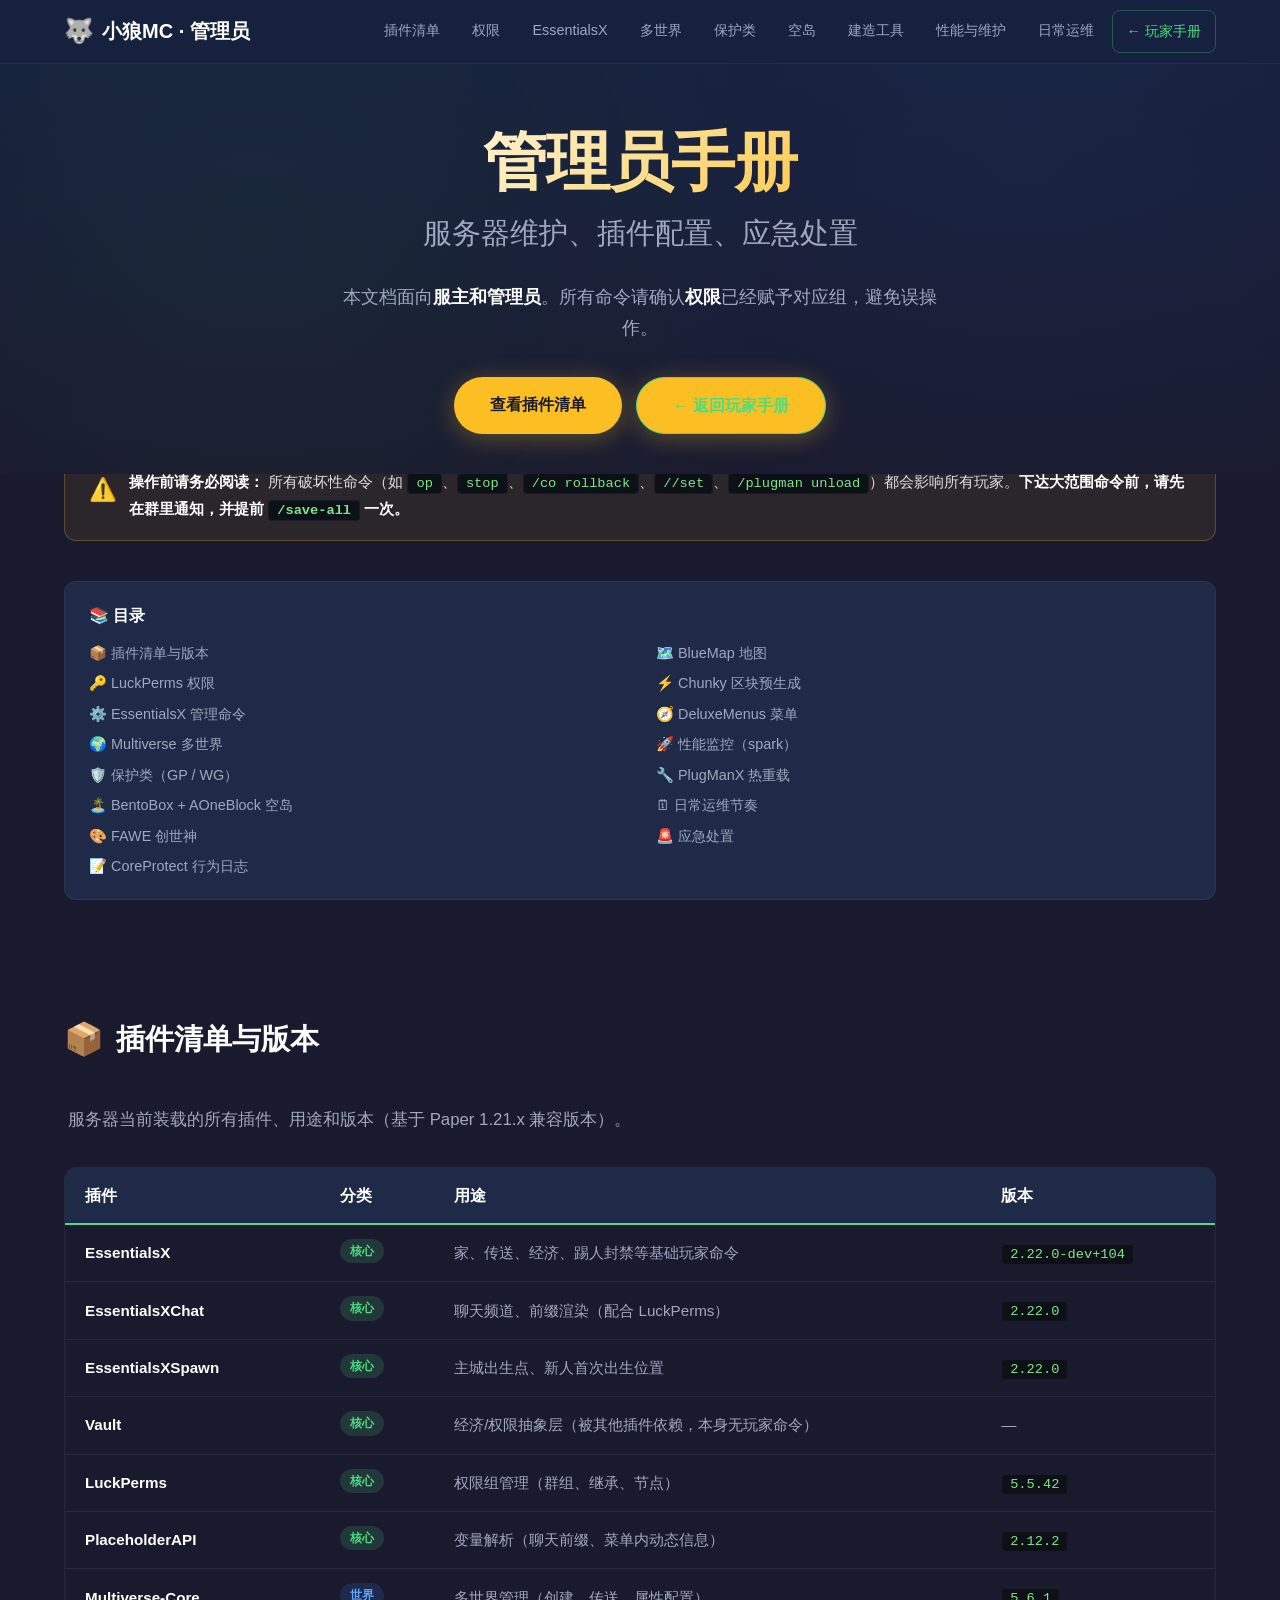
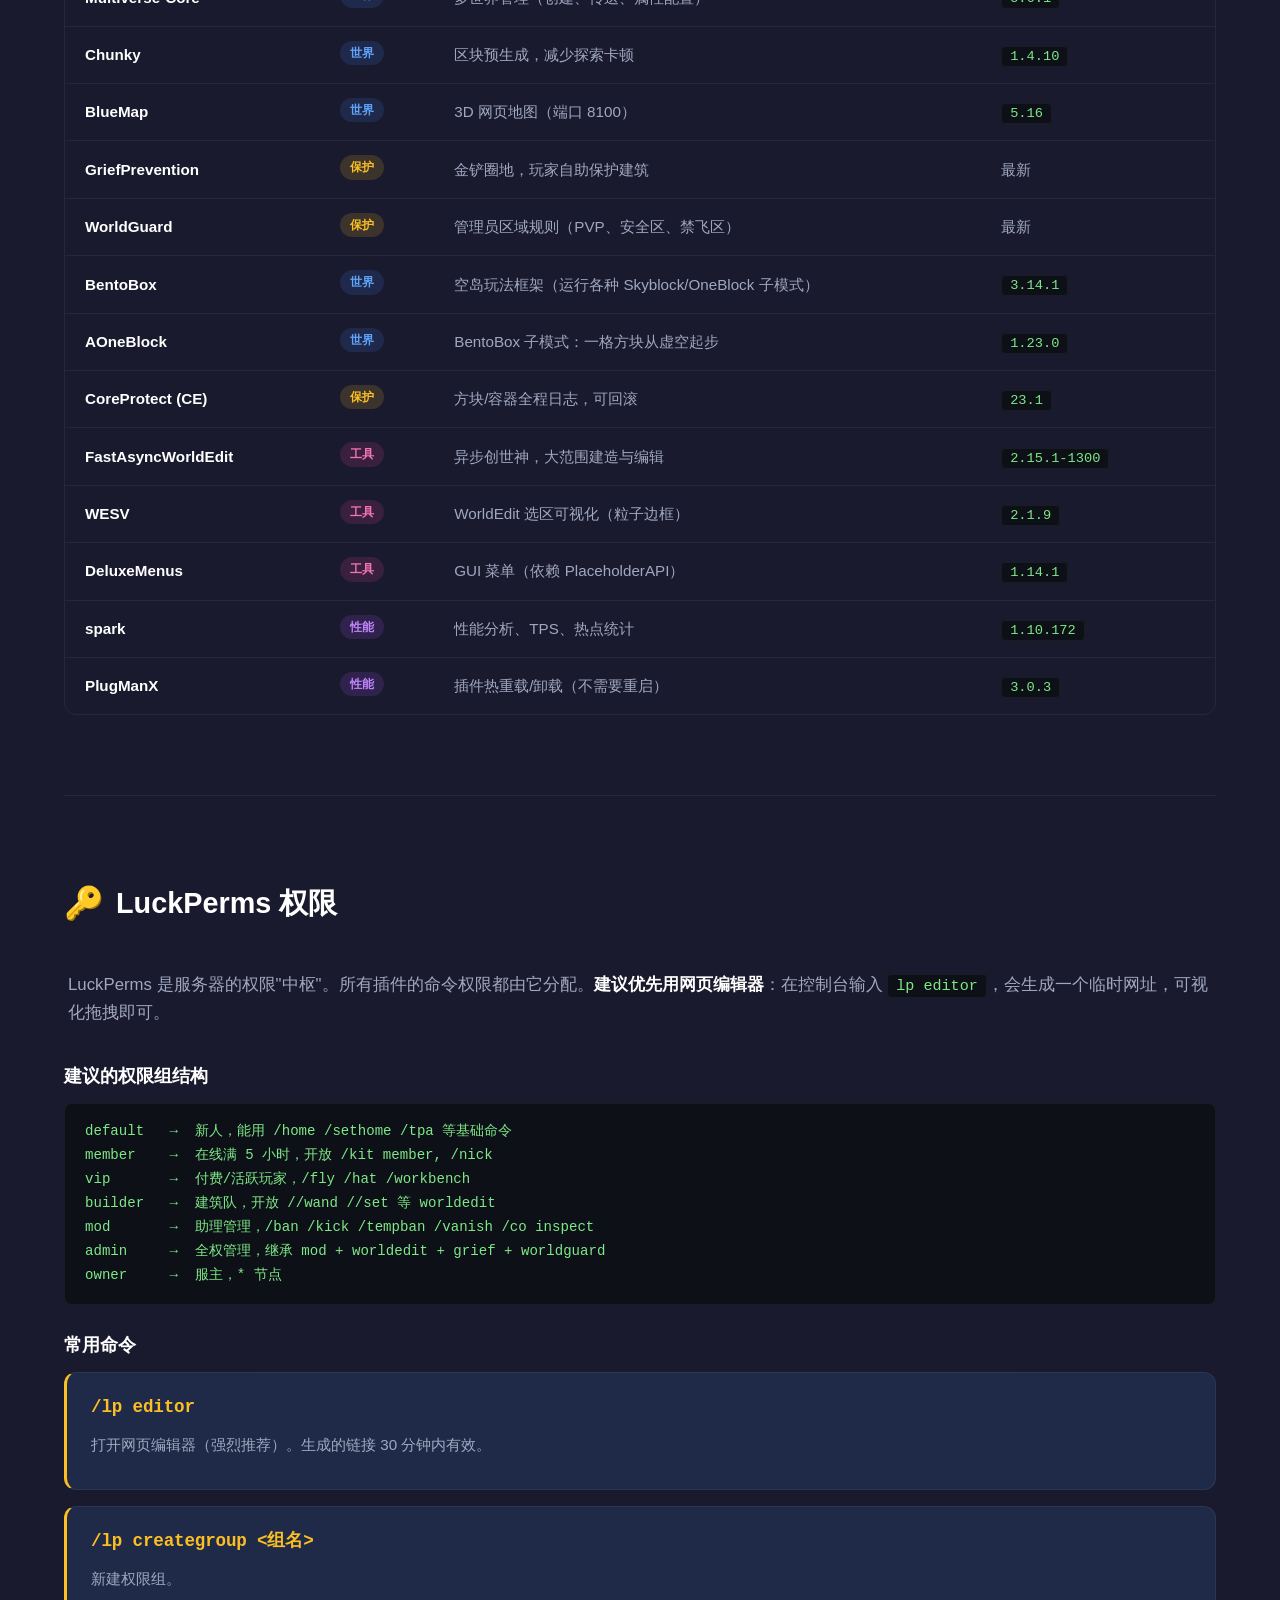
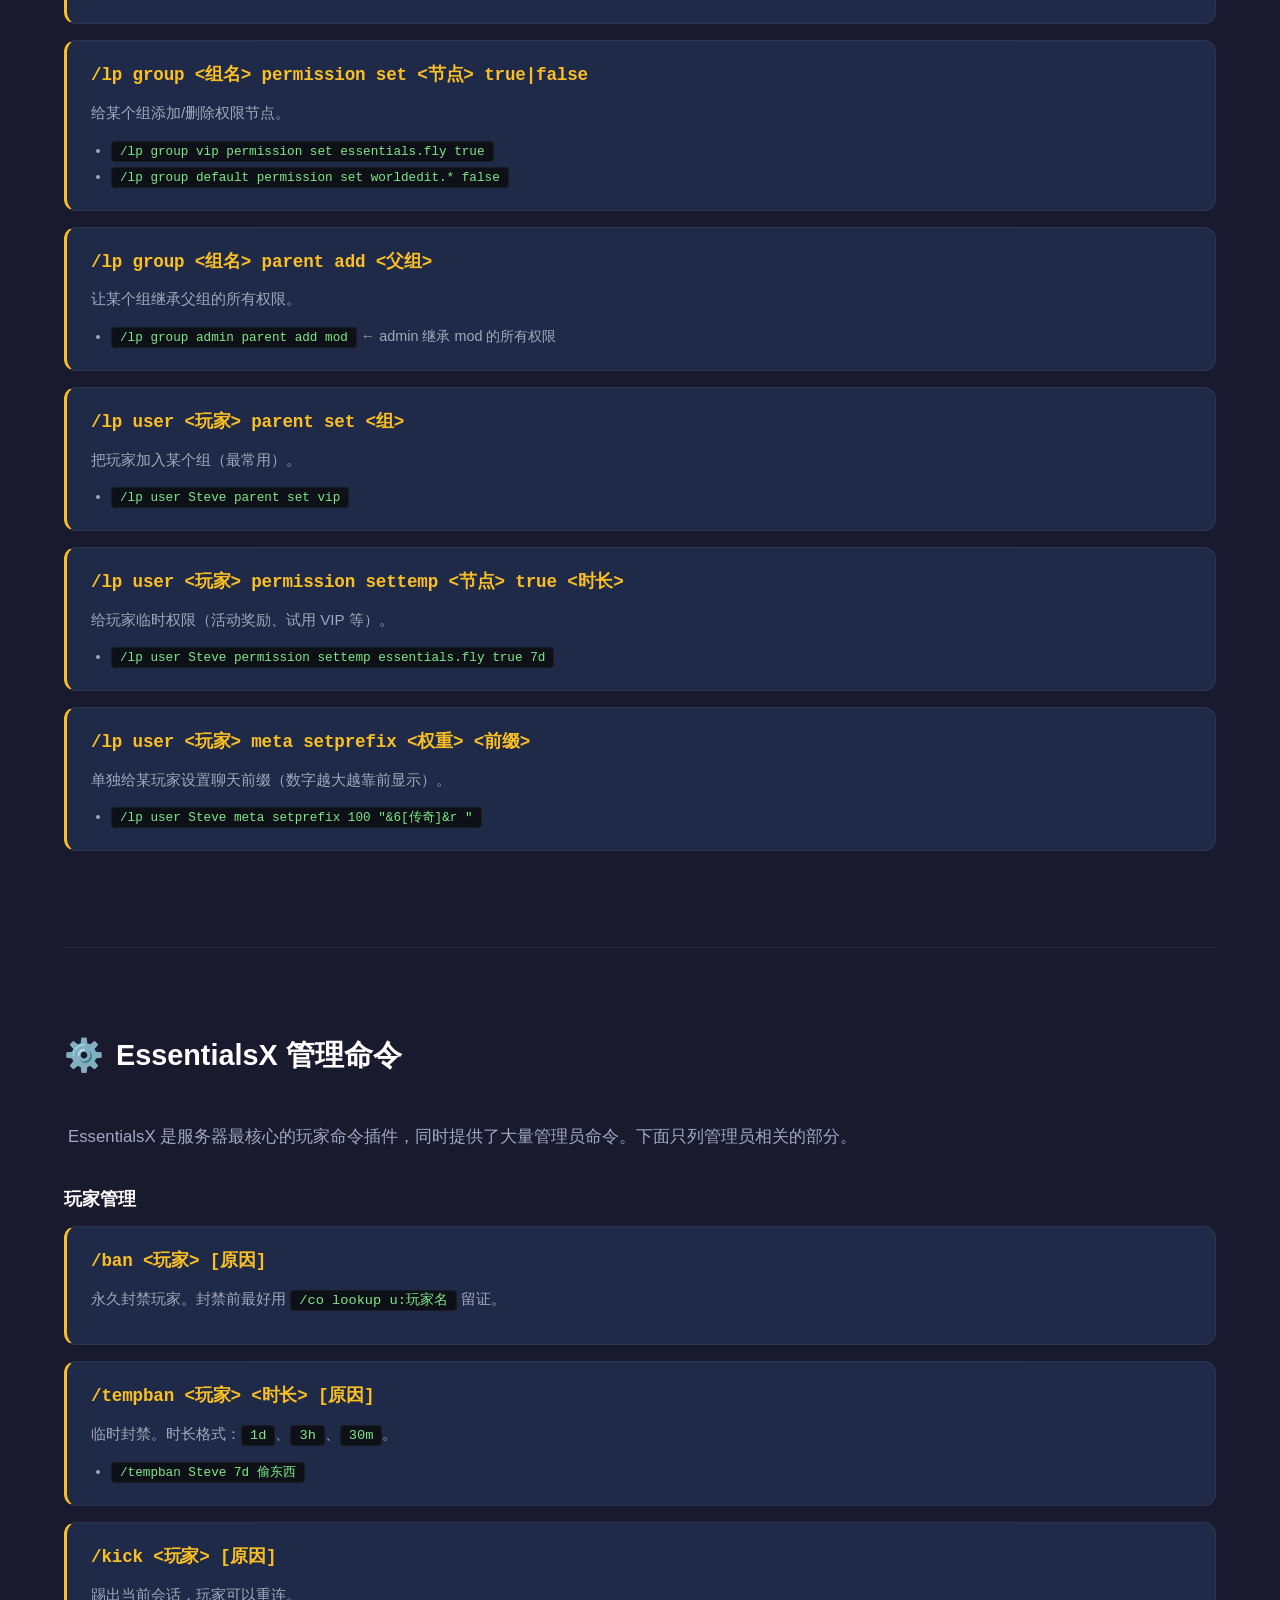
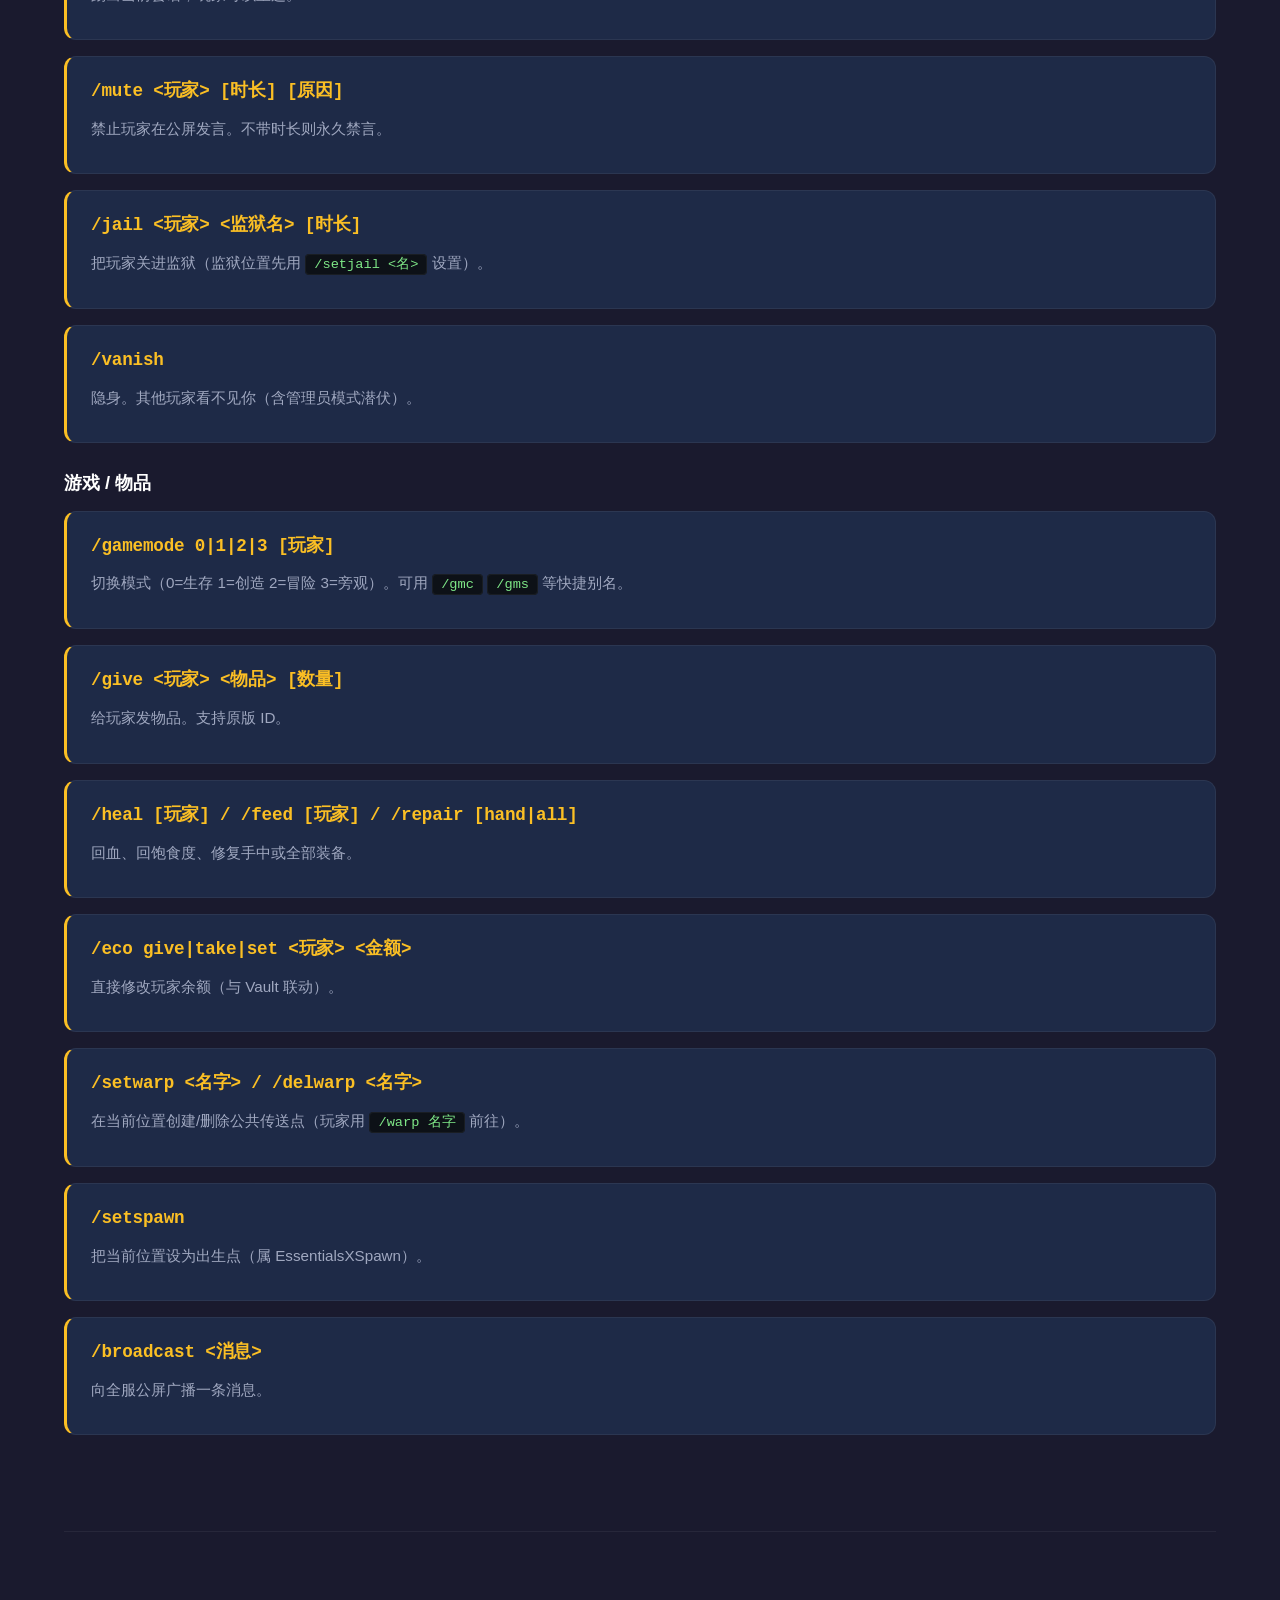
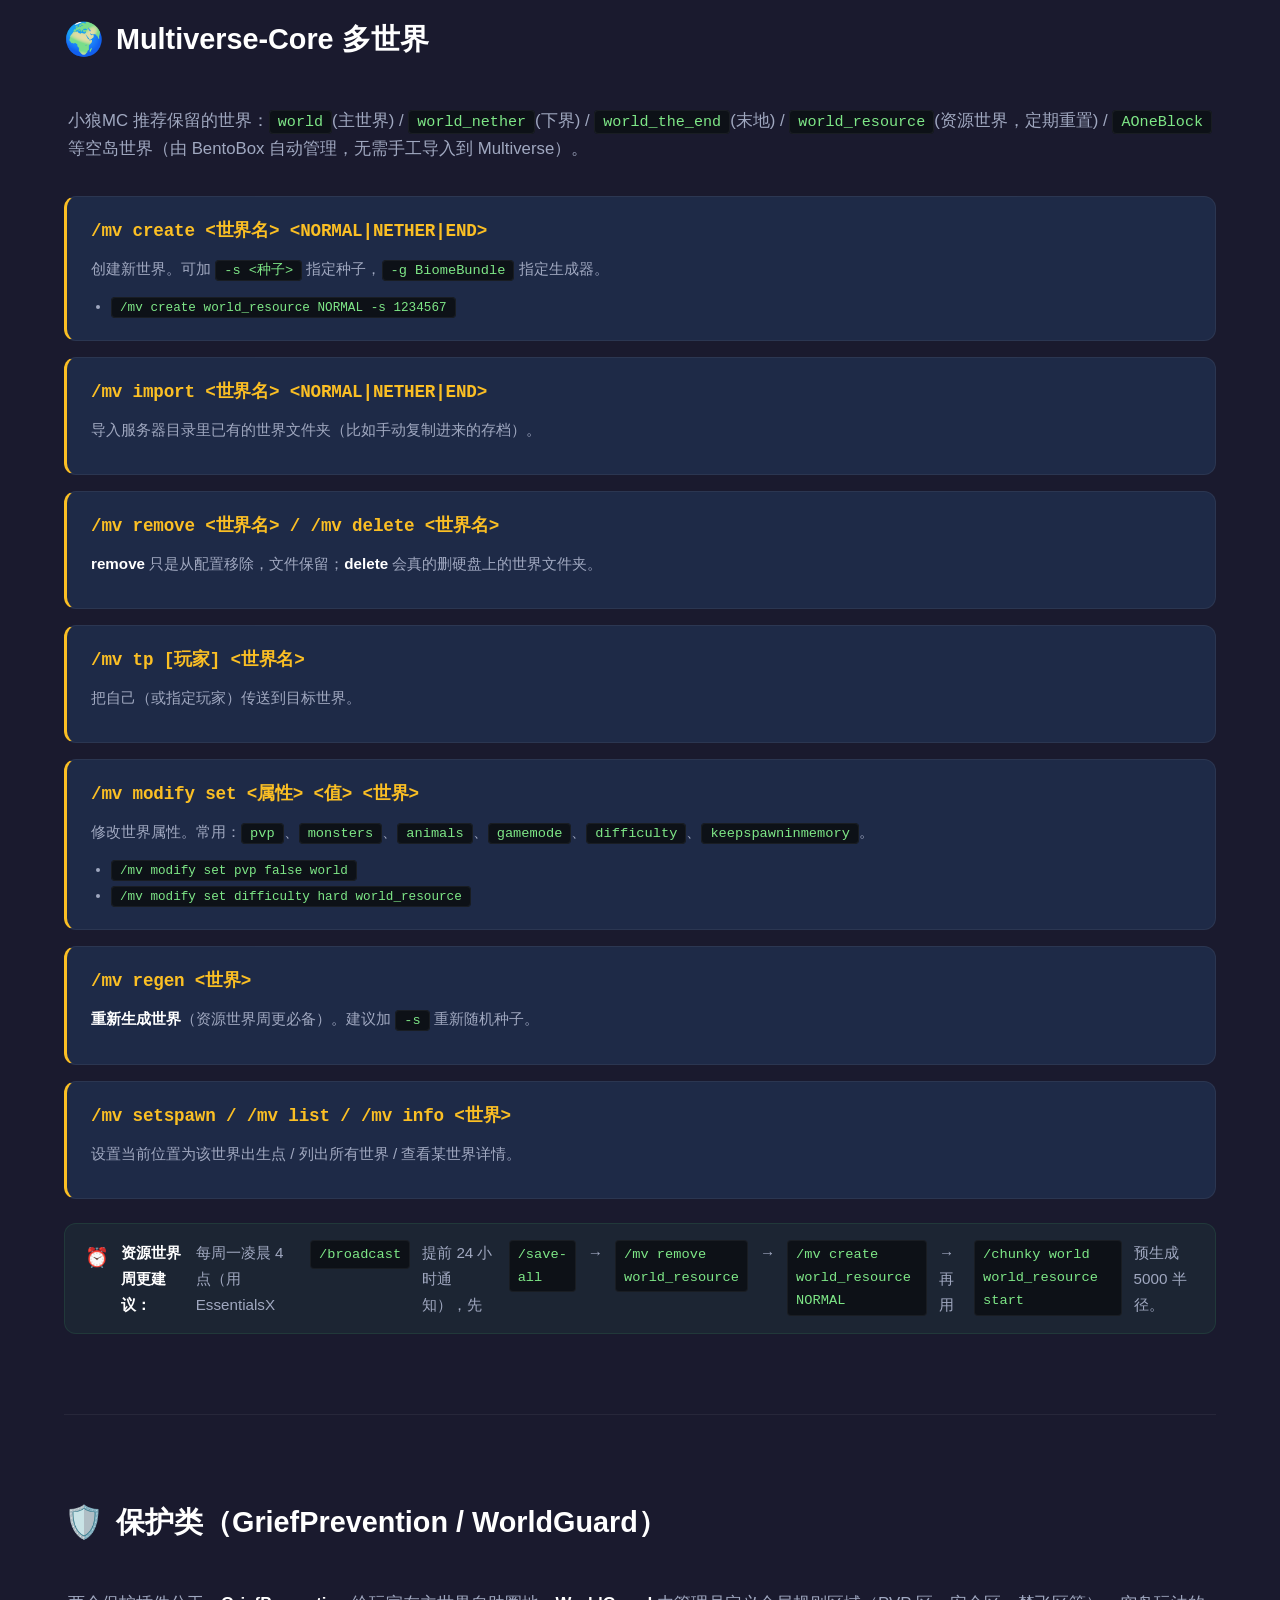
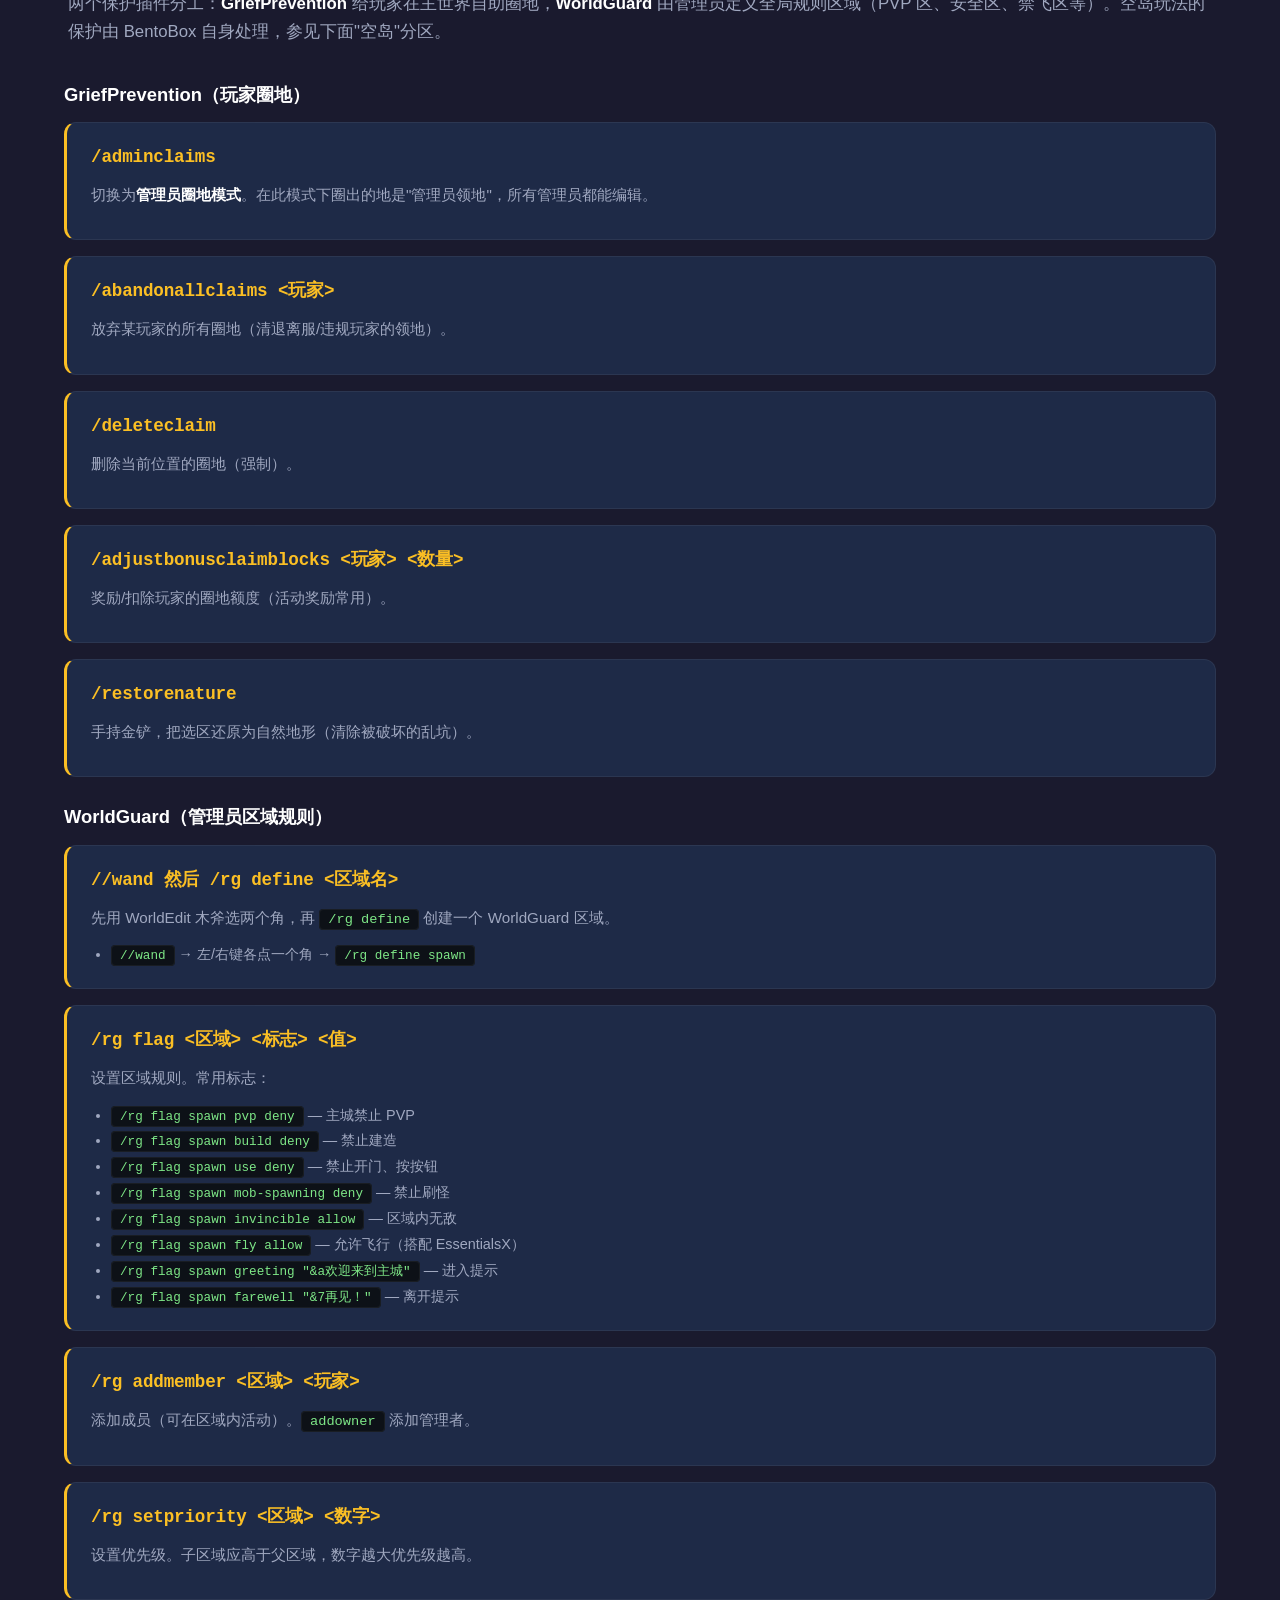
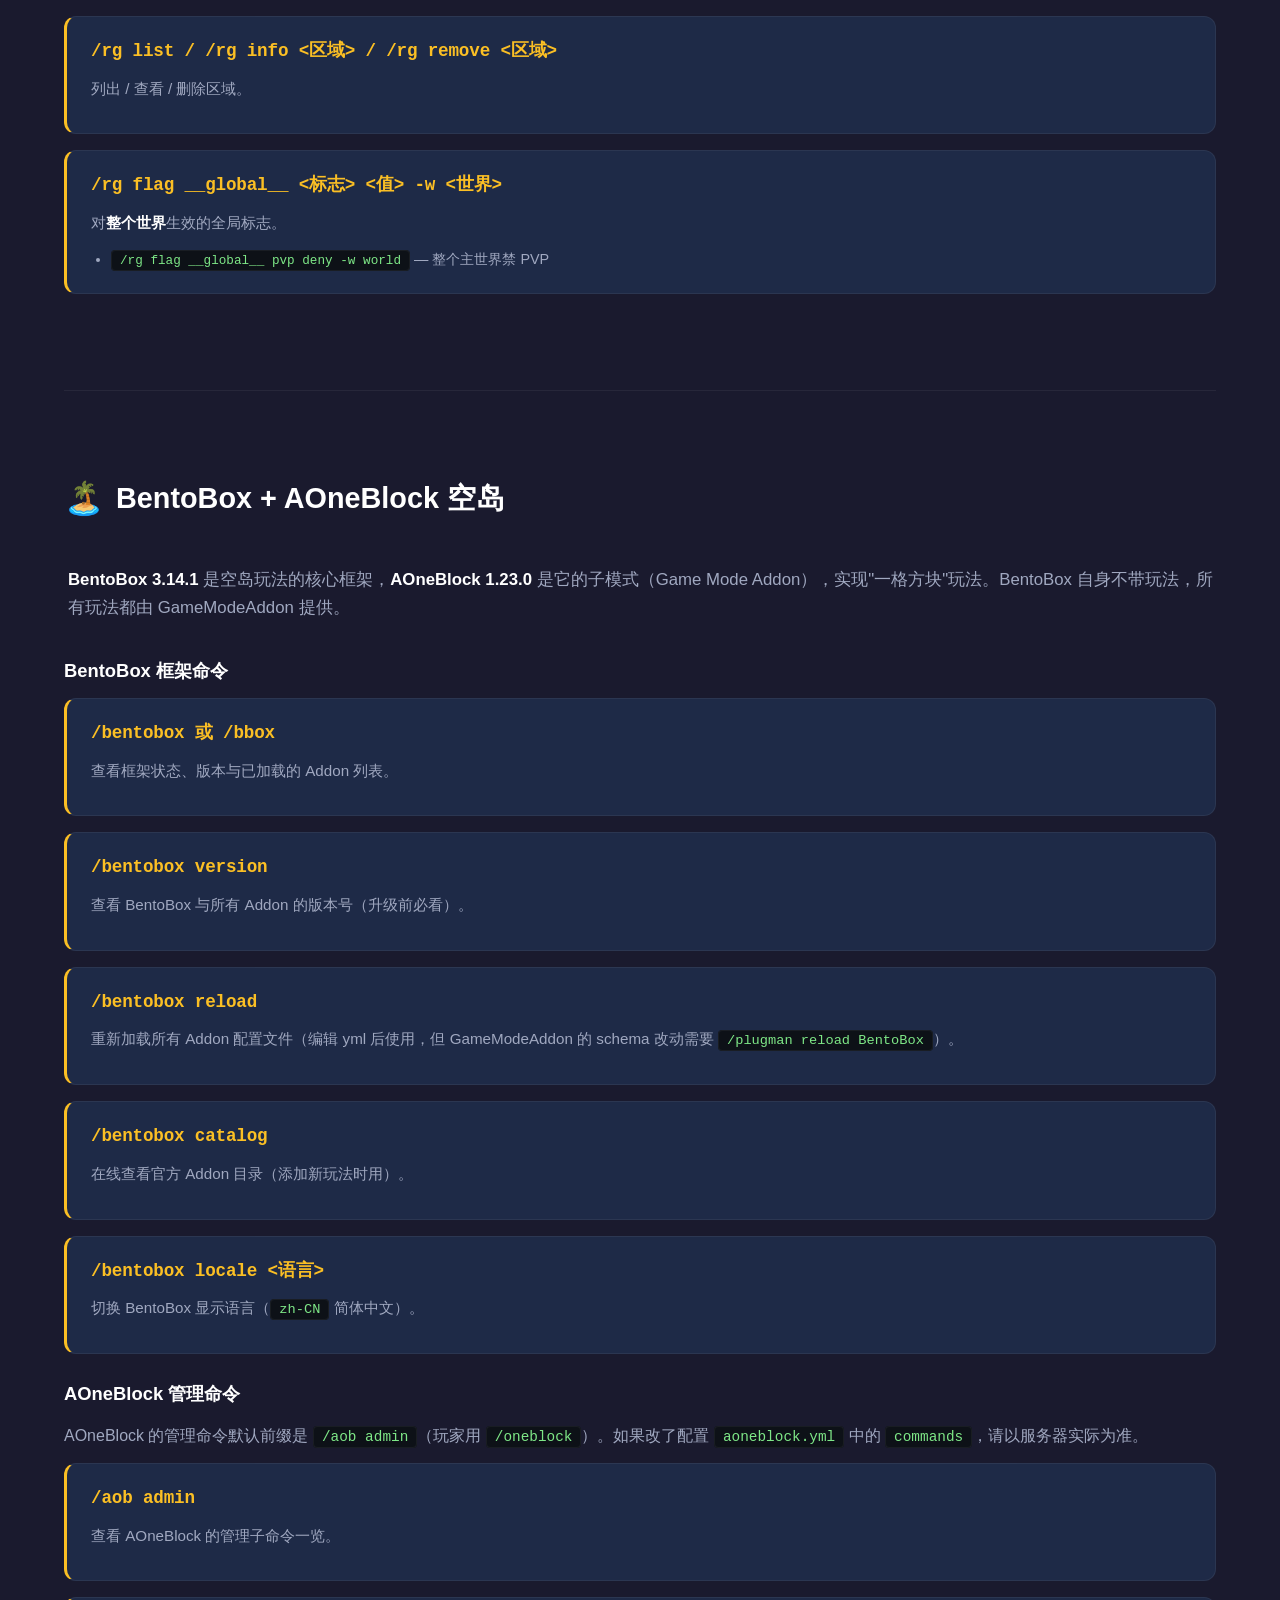
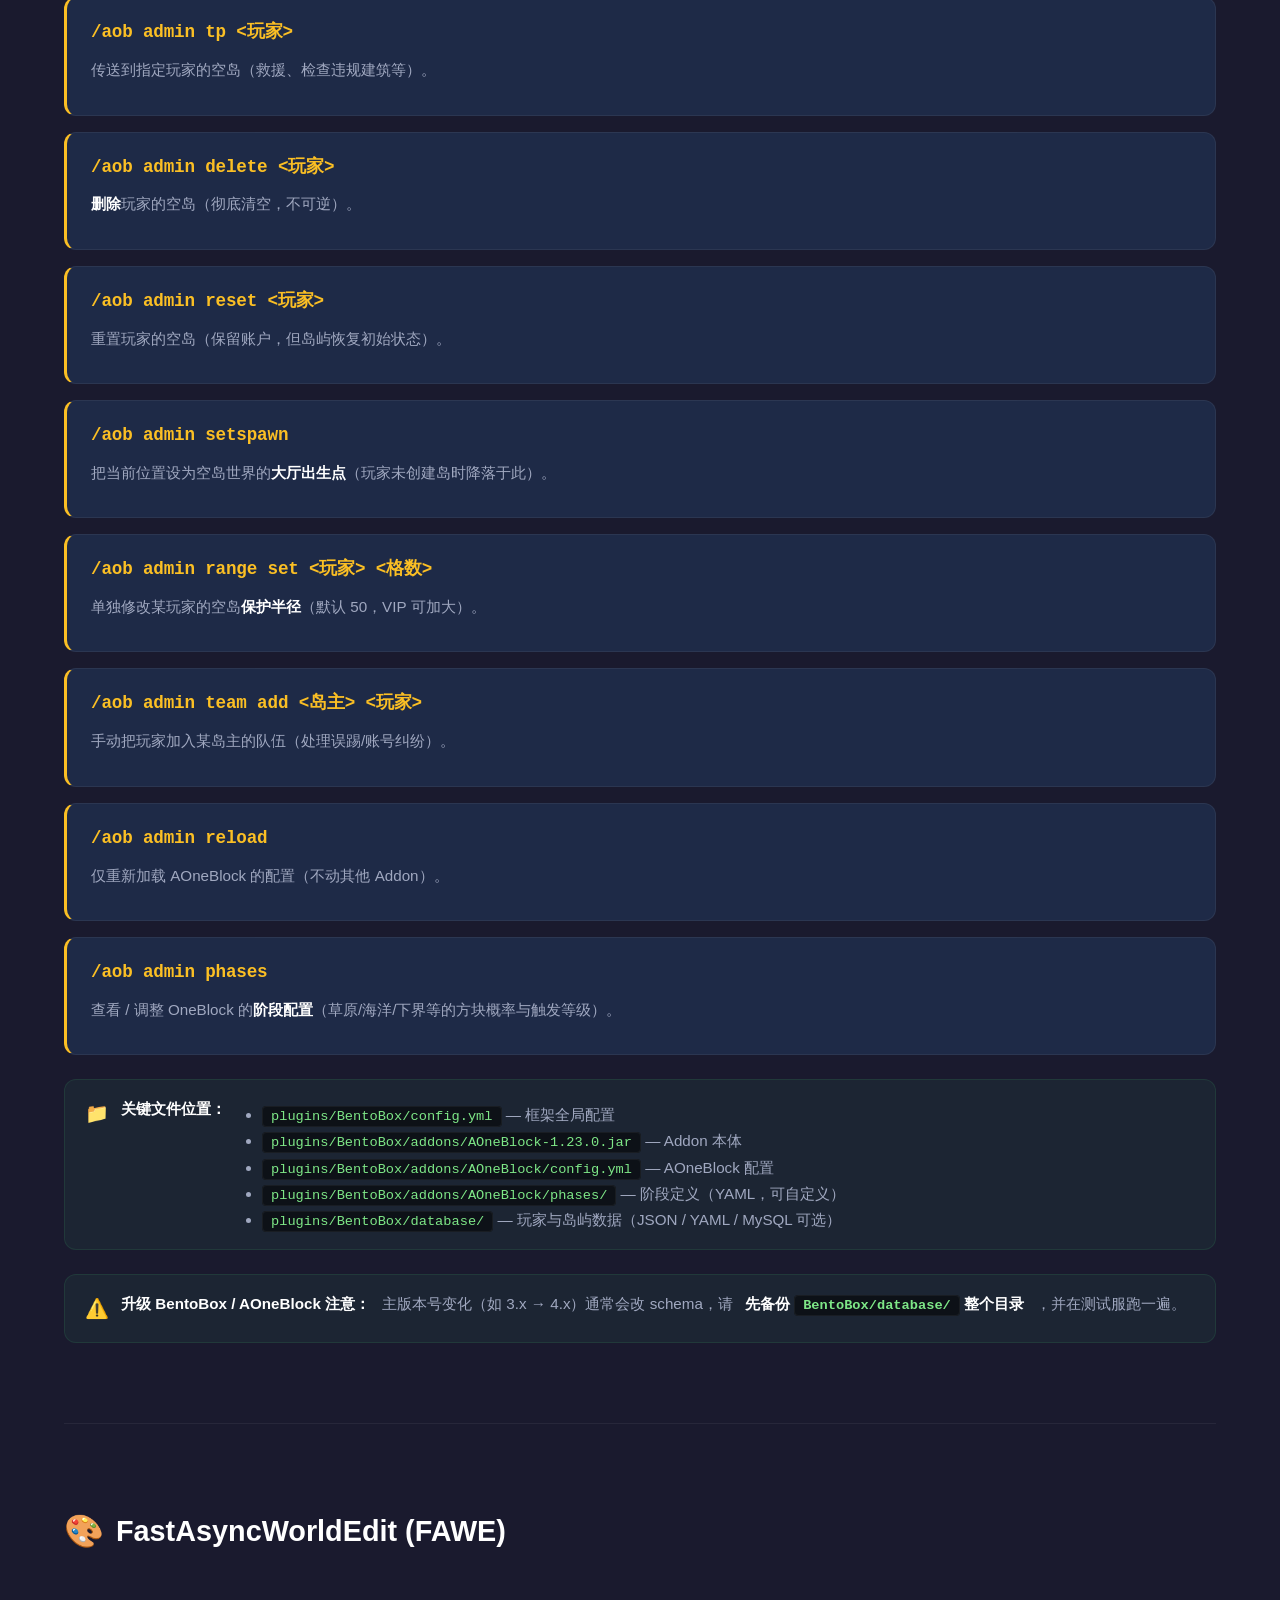
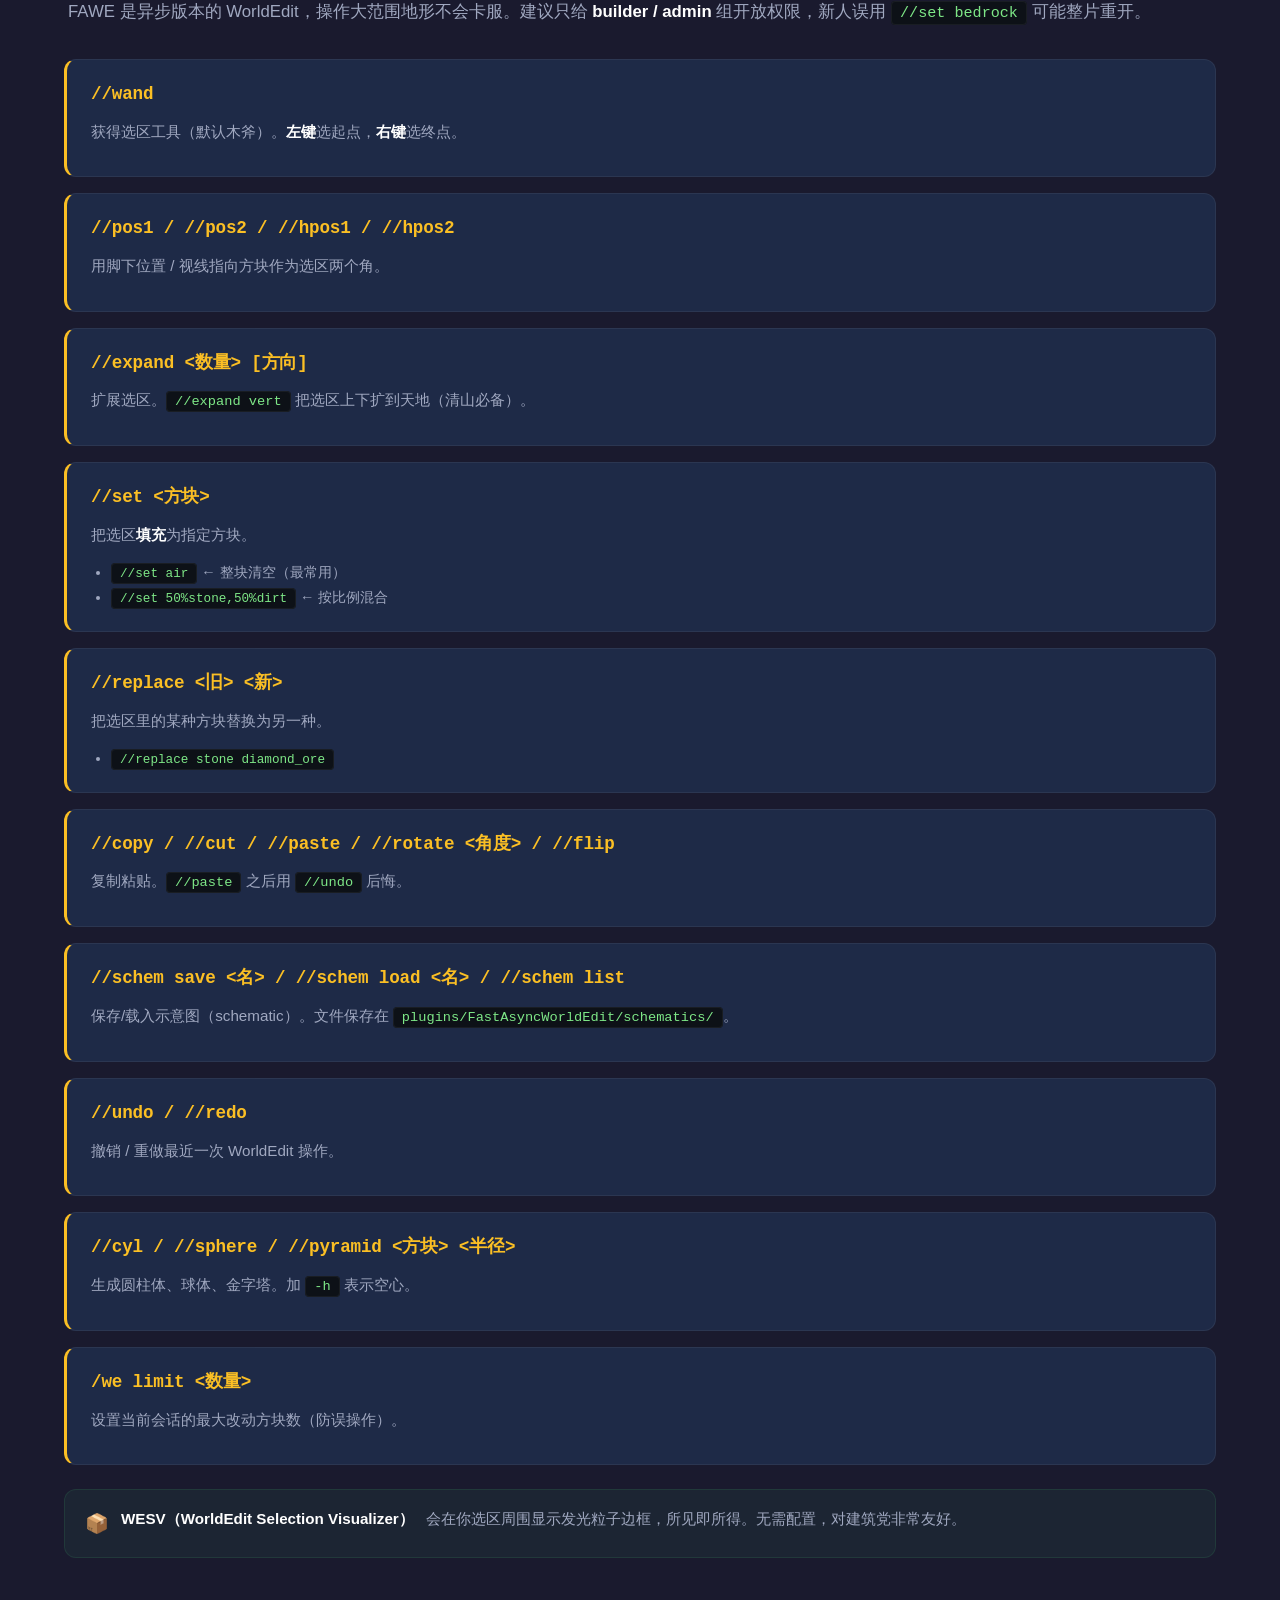
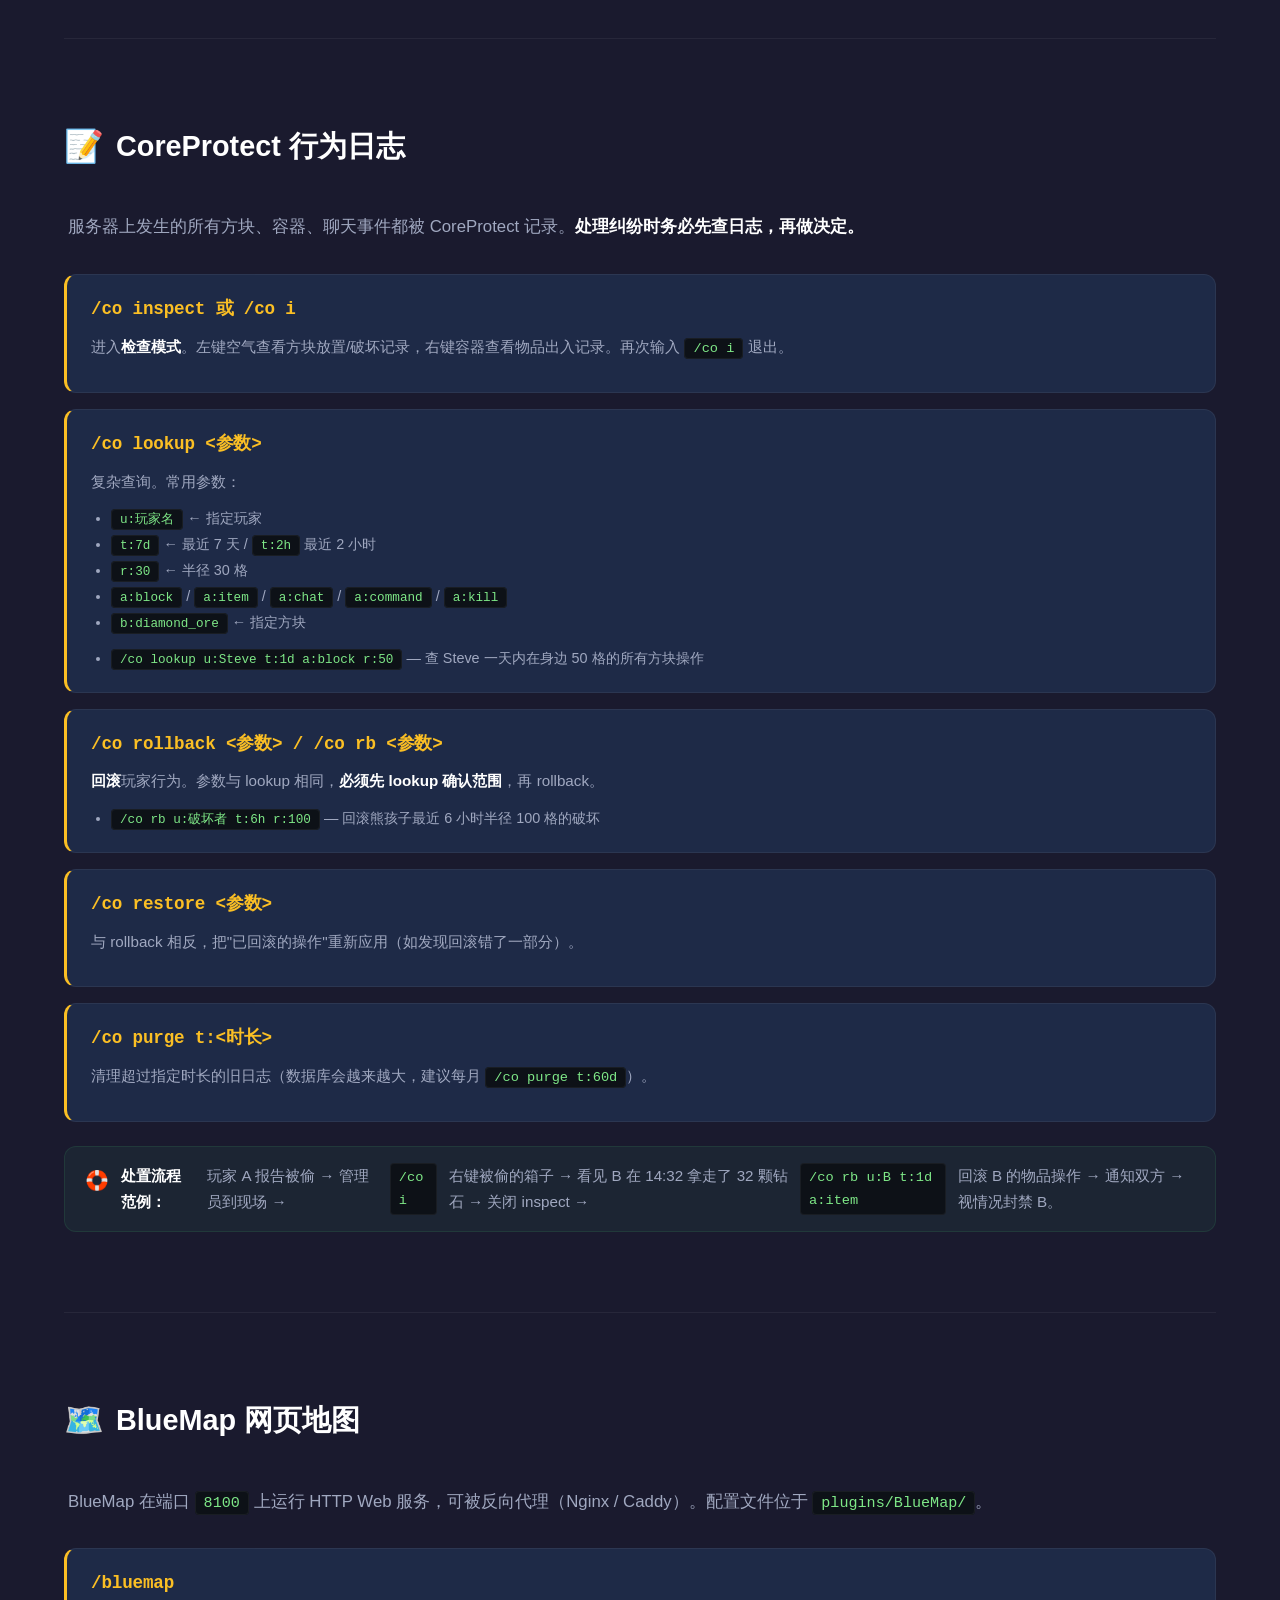
==== commit 9c289cd2: "feat: 用 BentoBox + AOneBlock 替换 PlotSquared 地皮玩法 - 新增 BentoBox 3.14.1 与 AOneBlock 1.23.0：服务器一格方块空岛玩法" ====
--- a/admin.html
+++ b/admin.html
@@ -26,6 +26,7 @@
                 <li><a href="#essentials">EssentialsX</a></li>
                 <li><a href="#worlds">多世界</a></li>
                 <li><a href="#protect">保护类</a></li>
+                <li><a href="#islands">空岛</a></li>
                 <li><a href="#worldedit">建造工具</a></li>
                 <li><a href="#performance">性能与维护</a></li>
                 <li><a href="#daily">日常运维</a></li>
@@ -68,7 +69,8 @@
                 <li><a href="#luckperms">🔑 LuckPerms 权限</a></li>
                 <li><a href="#essentials">⚙️ EssentialsX 管理命令</a></li>
                 <li><a href="#worlds">🌍 Multiverse 多世界</a></li>
-                <li><a href="#protect">🛡️ 保护类（GP / WG / Plot）</a></li>
+                <li><a href="#protect">🛡️ 保护类（GP / WG）</a></li>
+                <li><a href="#islands">🏝️ BentoBox + AOneBlock 空岛</a></li>
                 <li><a href="#worldedit">🎨 FAWE 创世神</a></li>
                 <li><a href="#coreprotect">📝 CoreProtect 行为日志</a></li>
                 <li><a href="#bluemap">🗺️ BlueMap 地图</a></li>
@@ -110,7 +112,8 @@
                         <tr><td><strong>BlueMap</strong></td><td><span class="plugin-category world">世界</span></td><td>3D 网页地图（端口 8100）</td><td><code>5.16</code></td></tr>
                         <tr><td><strong>GriefPrevention</strong></td><td><span class="plugin-category protect">保护</span></td><td>金铲圈地，玩家自助保护建筑</td><td>最新</td></tr>
                         <tr><td><strong>WorldGuard</strong></td><td><span class="plugin-category protect">保护</span></td><td>管理员区域规则（PVP、安全区、禁飞区）</td><td>最新</td></tr>
-                        <tr><td><strong>PlotSquared</strong></td><td><span class="plugin-category protect">保护</span></td><td>地皮世界，固定大小的整齐建造区</td><td>最新</td></tr>
+                        <tr><td><strong>BentoBox</strong></td><td><span class="plugin-category world">世界</span></td><td>空岛玩法框架（运行各种 Skyblock/OneBlock 子模式）</td><td><code>3.14.1</code></td></tr>
+                        <tr><td><strong>AOneBlock</strong></td><td><span class="plugin-category world">世界</span></td><td>BentoBox 子模式：一格方块从虚空起步</td><td><code>1.23.0</code></td></tr>
                         <tr><td><strong>CoreProtect (CE)</strong></td><td><span class="plugin-category protect">保护</span></td><td>方块/容器全程日志，可回滚</td><td><code>23.1</code></td></tr>
                         <tr><td><strong>FastAsyncWorldEdit</strong></td><td><span class="plugin-category util">工具</span></td><td>异步创世神，大范围建造与编辑</td><td><code>2.15.1-1300</code></td></tr>
                         <tr><td><strong>WESV</strong></td><td><span class="plugin-category util">工具</span></td><td>WorldEdit 选区可视化（粒子边框）</td><td><code>2.1.9</code></td></tr>
@@ -266,7 +269,7 @@
                 <span class="section-icon">🌍</span>
                 <h2>Multiverse-Core 多世界</h2>
             </div>
-            <p class="section-intro">小狼MC 推荐保留的世界：<code>world</code>(主世界) / <code>world_nether</code>(下界) / <code>world_the_end</code>(末地) / <code>world_resource</code>(资源世界，定期重置) / <code>plotworld</code>(地皮世界，由 PlotSquared 创建)。</p>
+            <p class="section-intro">小狼MC 推荐保留的世界：<code>world</code>(主世界) / <code>world_nether</code>(下界) / <code>world_the_end</code>(末地) / <code>world_resource</code>(资源世界，定期重置) / <code>AOneBlock</code> 等空岛世界（由 BentoBox 自动管理，无需手工导入到 Multiverse）。</p>
 
             <div class="admin-command-card">
                 <div class="command-name">/mv create &lt;世界名&gt; &lt;NORMAL|NETHER|END&gt;</div>
@@ -314,9 +317,9 @@
         <section id="protect" class="section admin-section">
             <div class="section-header">
                 <span class="section-icon">🛡️</span>
-                <h2>保护类（GriefPrevention / WorldGuard / PlotSquared）</h2>
-            </div>
-            <p class="section-intro">三个保护插件分工：<strong>GriefPrevention</strong> 给玩家自助圈地，<strong>WorldGuard</strong> 由管理员定义全局规则区域，<strong>PlotSquared</strong> 提供整齐的地皮世界。三者互不冲突。</p>
+                <h2>保护类（GriefPrevention / WorldGuard）</h2>
+            </div>
+            <p class="section-intro">两个保护插件分工：<strong>GriefPrevention</strong> 给玩家在主世界自助圈地，<strong>WorldGuard</strong> 由管理员定义全局规则区域（PVP 区、安全区、禁飞区等）。空岛玩法的保护由 BentoBox 自身处理，参见下面"空岛"分区。</p>
 
             <h3 style="color:#fff;margin:24px 0 12px;font-size:1.15rem;">GriefPrevention（玩家圈地）</h3>
             <div class="admin-command-card">
@@ -382,30 +385,91 @@
                 </ul>
             </div>
 
-            <h3 style="color:#fff;margin:24px 0 12px;font-size:1.15rem;">PlotSquared（地皮世界）</h3>
-            <div class="admin-command-card">
-                <div class="command-name">/plot setup</div>
-                <div class="command-desc">交互式创建一个地皮世界。会向导式询问地皮大小、间距、生成器等。完成后用 <code>/mv import &lt;世界名&gt; NORMAL -g PlotSquared</code> 注册到 Multiverse。</div>
-            </div>
-            <div class="admin-command-card">
-                <div class="command-name">/plot area create / /plot area info</div>
-                <div class="command-desc">在已有世界中划出地皮区域 / 查看当前地皮区域信息。</div>
-            </div>
-            <div class="admin-command-card">
-                <div class="command-name">/plot reset / /plot clear</div>
-                <div class="command-desc">把脚下地皮重置为空白（玩家长时间未上线、违规建筑等情况使用）。</div>
-            </div>
-            <div class="admin-command-card">
-                <div class="command-name">/plot setowner &lt;玩家&gt;</div>
-                <div class="command-desc">把脚下地皮的所有者改为指定玩家（找回丢失的地皮、转让等）。</div>
-            </div>
-            <div class="admin-command-card">
-                <div class="command-name">/plot debugexec expired-result-purge / /plot purge &lt;玩家&gt;</div>
-                <div class="command-desc">清理过期/某玩家的地皮（需要二次确认）。</div>
-            </div>
-            <div class="admin-command-card">
-                <div class="command-name">/plot flag set &lt;标志&gt; &lt;值&gt;</div>
-                <div class="command-desc">为地皮设置标志。常用：<code>music</code>、<code>weather</code>、<code>time</code>、<code>pve true</code>、<code>fly true</code>。</div>
+        </section>
+
+        <!-- BentoBox 空岛 -->
+        <section id="islands" class="section admin-section">
+            <div class="section-header">
+                <span class="section-icon">🏝️</span>
+                <h2>BentoBox + AOneBlock 空岛</h2>
+            </div>
+            <p class="section-intro"><strong>BentoBox 3.14.1</strong> 是空岛玩法的核心框架，<strong>AOneBlock 1.23.0</strong> 是它的子模式（Game Mode Addon），实现"一格方块"玩法。BentoBox 自身不带玩法，所有玩法都由 GameModeAddon 提供。</p>
+
+            <h3 style="color:#fff;margin:24px 0 12px;font-size:1.15rem;">BentoBox 框架命令</h3>
+            <div class="admin-command-card">
+                <div class="command-name">/bentobox 或 /bbox</div>
+                <div class="command-desc">查看框架状态、版本与已加载的 Addon 列表。</div>
+            </div>
+            <div class="admin-command-card">
+                <div class="command-name">/bentobox version</div>
+                <div class="command-desc">查看 BentoBox 与所有 Addon 的版本号（升级前必看）。</div>
+            </div>
+            <div class="admin-command-card">
+                <div class="command-name">/bentobox reload</div>
+                <div class="command-desc">重新加载所有 Addon 配置文件（编辑 yml 后使用，但 GameModeAddon 的 schema 改动需要 <code>/plugman reload BentoBox</code>）。</div>
+            </div>
+            <div class="admin-command-card">
+                <div class="command-name">/bentobox catalog</div>
+                <div class="command-desc">在线查看官方 Addon 目录（添加新玩法时用）。</div>
+            </div>
+            <div class="admin-command-card">
+                <div class="command-name">/bentobox locale &lt;语言&gt;</div>
+                <div class="command-desc">切换 BentoBox 显示语言（<code>zh-CN</code> 简体中文）。</div>
+            </div>
+
+            <h3 style="color:#fff;margin:24px 0 12px;font-size:1.15rem;">AOneBlock 管理命令</h3>
+            <p style="color:var(--text-secondary);margin-bottom:14px;">AOneBlock 的管理命令默认前缀是 <code>/aob admin</code>（玩家用 <code>/oneblock</code>）。如果改了配置 <code>aoneblock.yml</code> 中的 <code>commands</code>，请以服务器实际为准。</p>
+            <div class="admin-command-card">
+                <div class="command-name">/aob admin</div>
+                <div class="command-desc">查看 AOneBlock 的管理子命令一览。</div>
+            </div>
+            <div class="admin-command-card">
+                <div class="command-name">/aob admin tp &lt;玩家&gt;</div>
+                <div class="command-desc">传送到指定玩家的空岛（救援、检查违规建筑等）。</div>
+            </div>
+            <div class="admin-command-card">
+                <div class="command-name">/aob admin delete &lt;玩家&gt;</div>
+                <div class="command-desc"><strong>删除</strong>玩家的空岛（彻底清空，不可逆）。</div>
+            </div>
+            <div class="admin-command-card">
+                <div class="command-name">/aob admin reset &lt;玩家&gt;</div>
+                <div class="command-desc">重置玩家的空岛（保留账户，但岛屿恢复初始状态）。</div>
+            </div>
+            <div class="admin-command-card">
+                <div class="command-name">/aob admin setspawn</div>
+                <div class="command-desc">把当前位置设为空岛世界的<strong>大厅出生点</strong>（玩家未创建岛时降落于此）。</div>
+            </div>
+            <div class="admin-command-card">
+                <div class="command-name">/aob admin range set &lt;玩家&gt; &lt;格数&gt;</div>
+                <div class="command-desc">单独修改某玩家的空岛<strong>保护半径</strong>（默认 50，VIP 可加大）。</div>
+            </div>
+            <div class="admin-command-card">
+                <div class="command-name">/aob admin team add &lt;岛主&gt; &lt;玩家&gt;</div>
+                <div class="command-desc">手动把玩家加入某岛主的队伍（处理误踢/账号纠纷）。</div>
+            </div>
+            <div class="admin-command-card">
+                <div class="command-name">/aob admin reload</div>
+                <div class="command-desc">仅重新加载 AOneBlock 的配置（不动其他 Addon）。</div>
+            </div>
+            <div class="admin-command-card">
+                <div class="command-name">/aob admin phases</div>
+                <div class="command-desc">查看 / 调整 OneBlock 的<strong>阶段配置</strong>（草原/海洋/下界等的方块概率与触发等级）。</div>
+            </div>
+
+            <div class="info-tip">
+                <span class="tip-icon">📁</span>
+                <strong>关键文件位置：</strong>
+                <ul style="padding-left:24px;margin-top:6px;color:var(--text-secondary);">
+                    <li><code>plugins/BentoBox/config.yml</code> — 框架全局配置</li>
+                    <li><code>plugins/BentoBox/addons/AOneBlock-1.23.0.jar</code> — Addon 本体</li>
+                    <li><code>plugins/BentoBox/addons/AOneBlock/config.yml</code> — AOneBlock 配置</li>
+                    <li><code>plugins/BentoBox/addons/AOneBlock/phases/</code> — 阶段定义（YAML，可自定义）</li>
+                    <li><code>plugins/BentoBox/database/</code> — 玩家与岛屿数据（JSON / YAML / MySQL 可选）</li>
+                </ul>
+            </div>
+            <div class="info-tip">
+                <span class="tip-icon">⚠️</span>
+                <strong>升级 BentoBox / AOneBlock 注意：</strong>主版本号变化（如 3.x → 4.x）通常会改 schema，请<strong>先备份 <code>BentoBox/database/</code> 整个目录</strong>，并在测试服跑一遍。
             </div>
         </section>
 
@@ -723,7 +787,7 @@
             <h3 style="color:#fff;margin:24px 0 12px;font-size:1.15rem;">每月</h3>
             <ul style="color:var(--text-secondary);padding-left:24px;line-height:1.9;">
                 <li>清理 CoreProtect 旧日志：<code>/co purge t:60d</code>（数据库会越来越大）。</li>
-                <li>清理过期地皮：<code>/plot debugexec expired-result-purge</code>。</li>
+                <li>清理长期未上线玩家的空岛：<code>/aob admin delete &lt;玩家&gt;</code>（先 <code>/seen</code> 确认 90+ 天未上线再删）。</li>
                 <li>检查 BlueMap 渲染目录大小（<code>plugins/BlueMap/web/</code>）。</li>
                 <li>异地备份整服 <code>world*</code> 与 <code>plugins/</code>。</li>
             </ul>
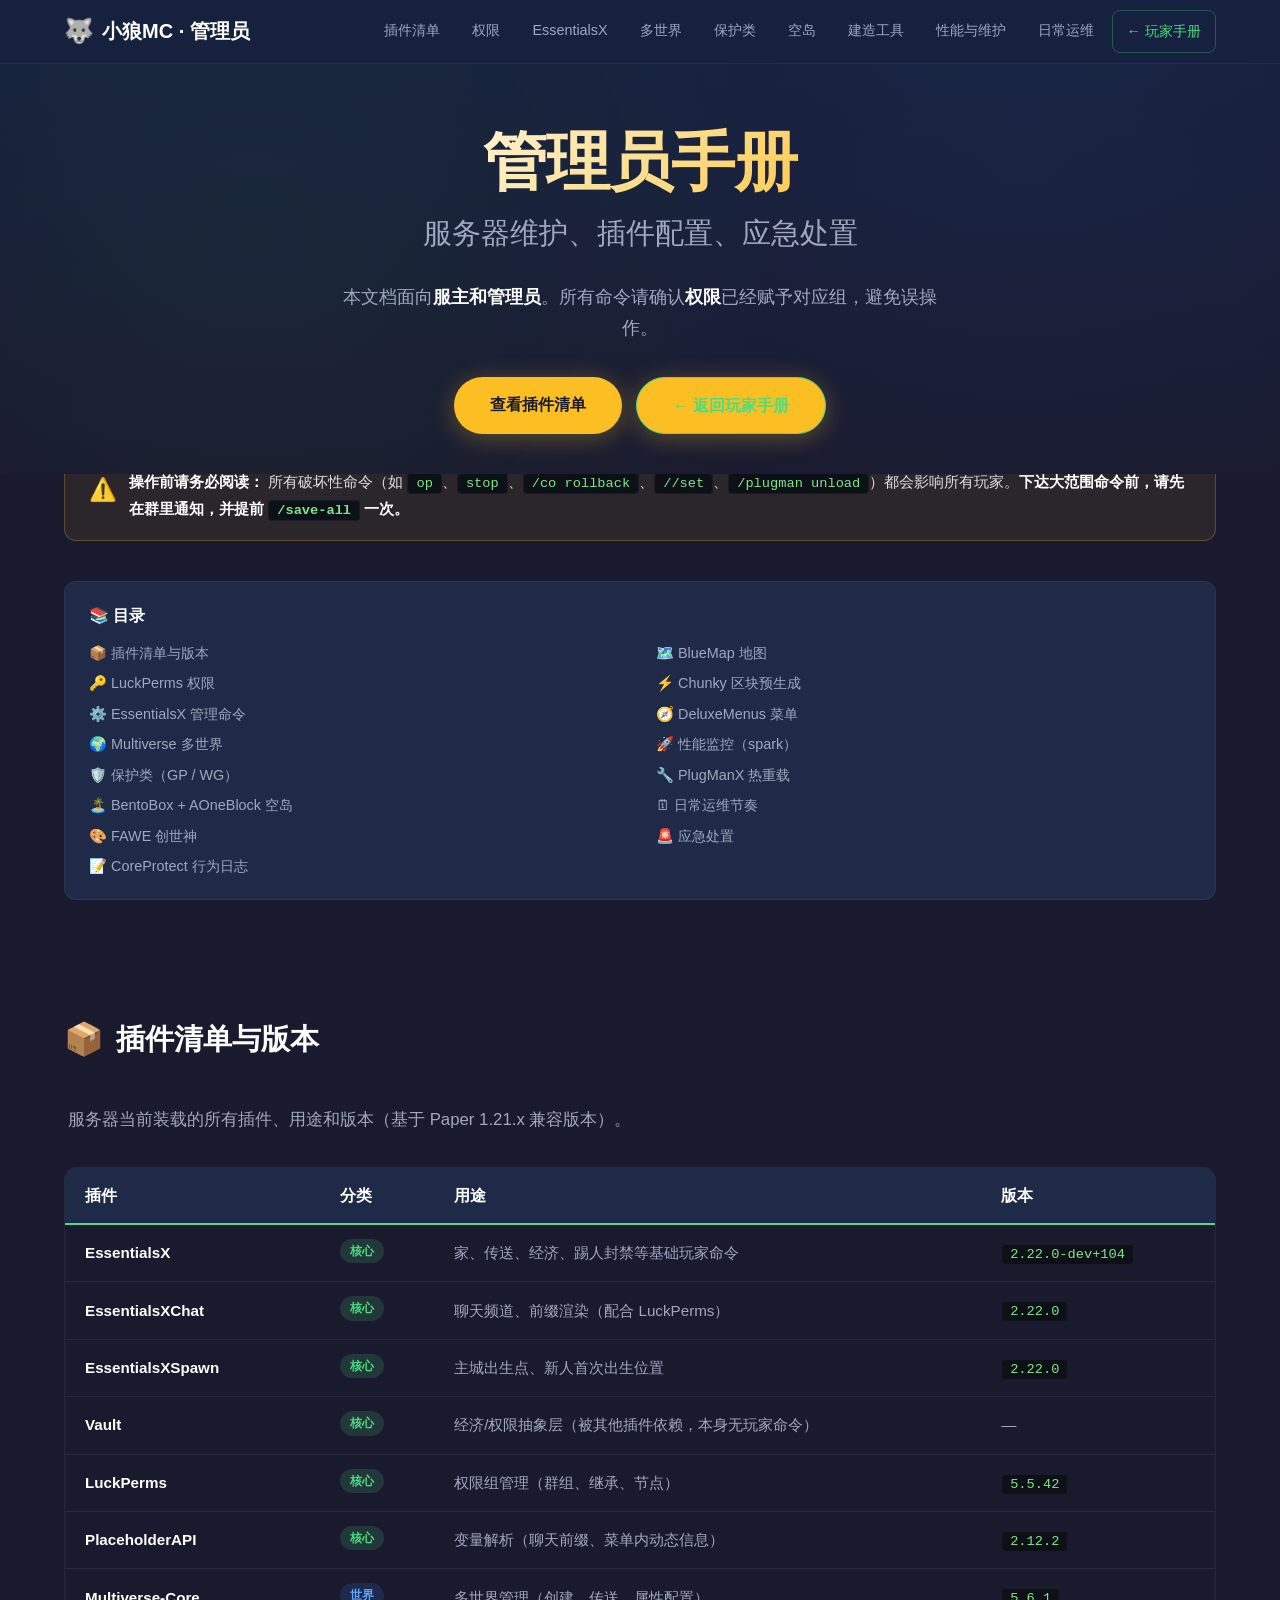
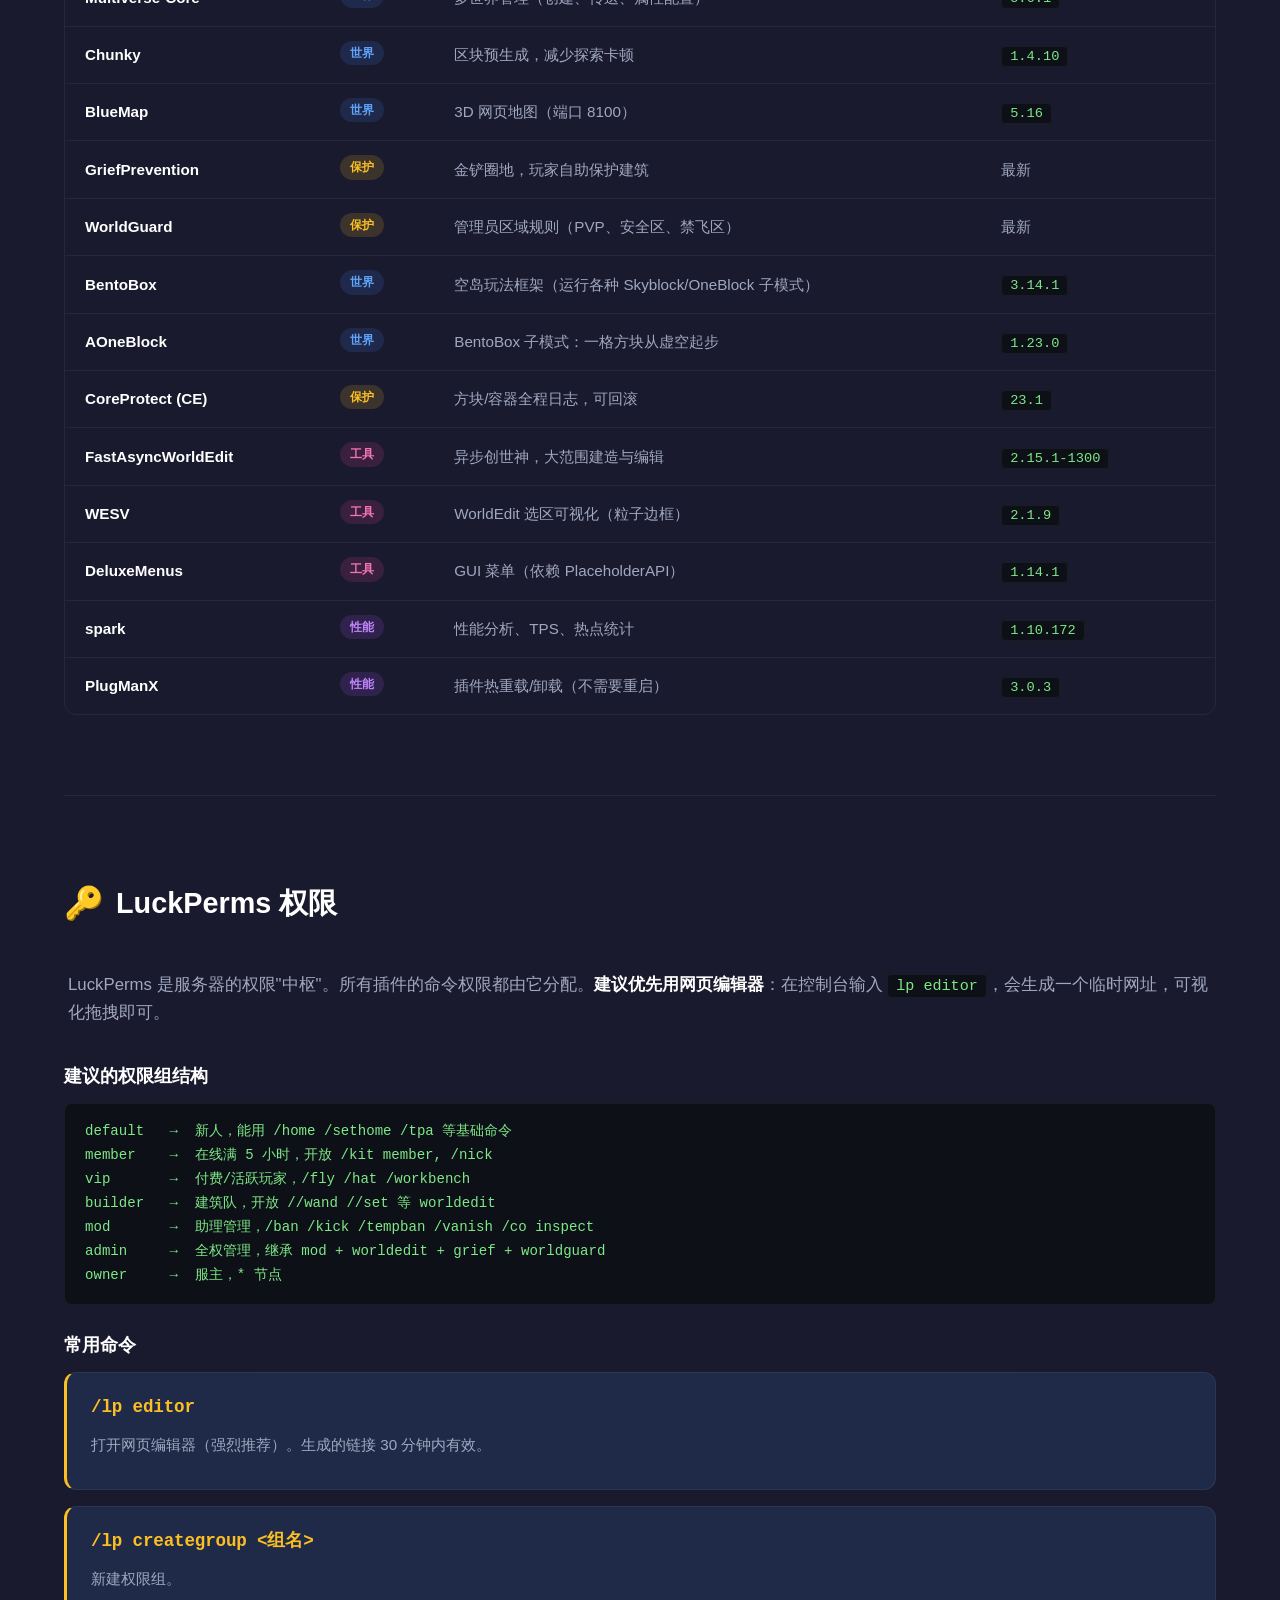
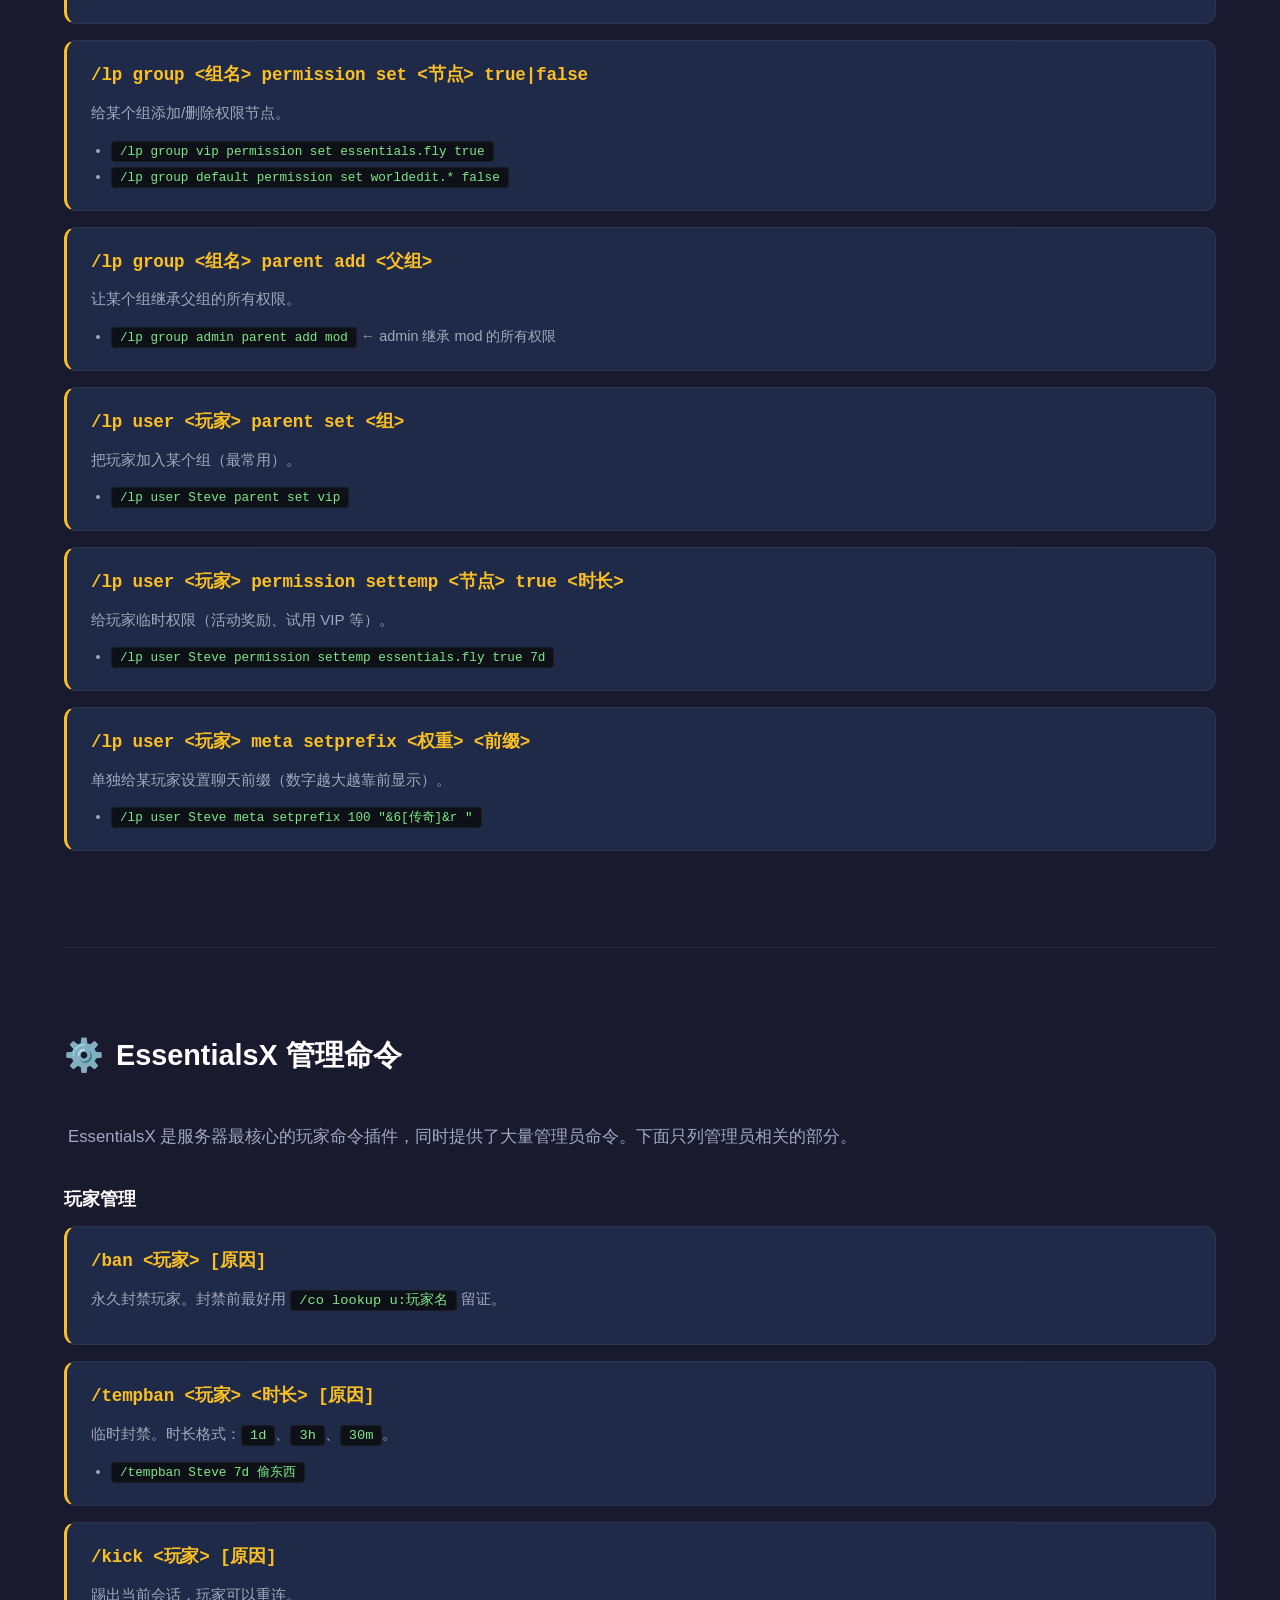
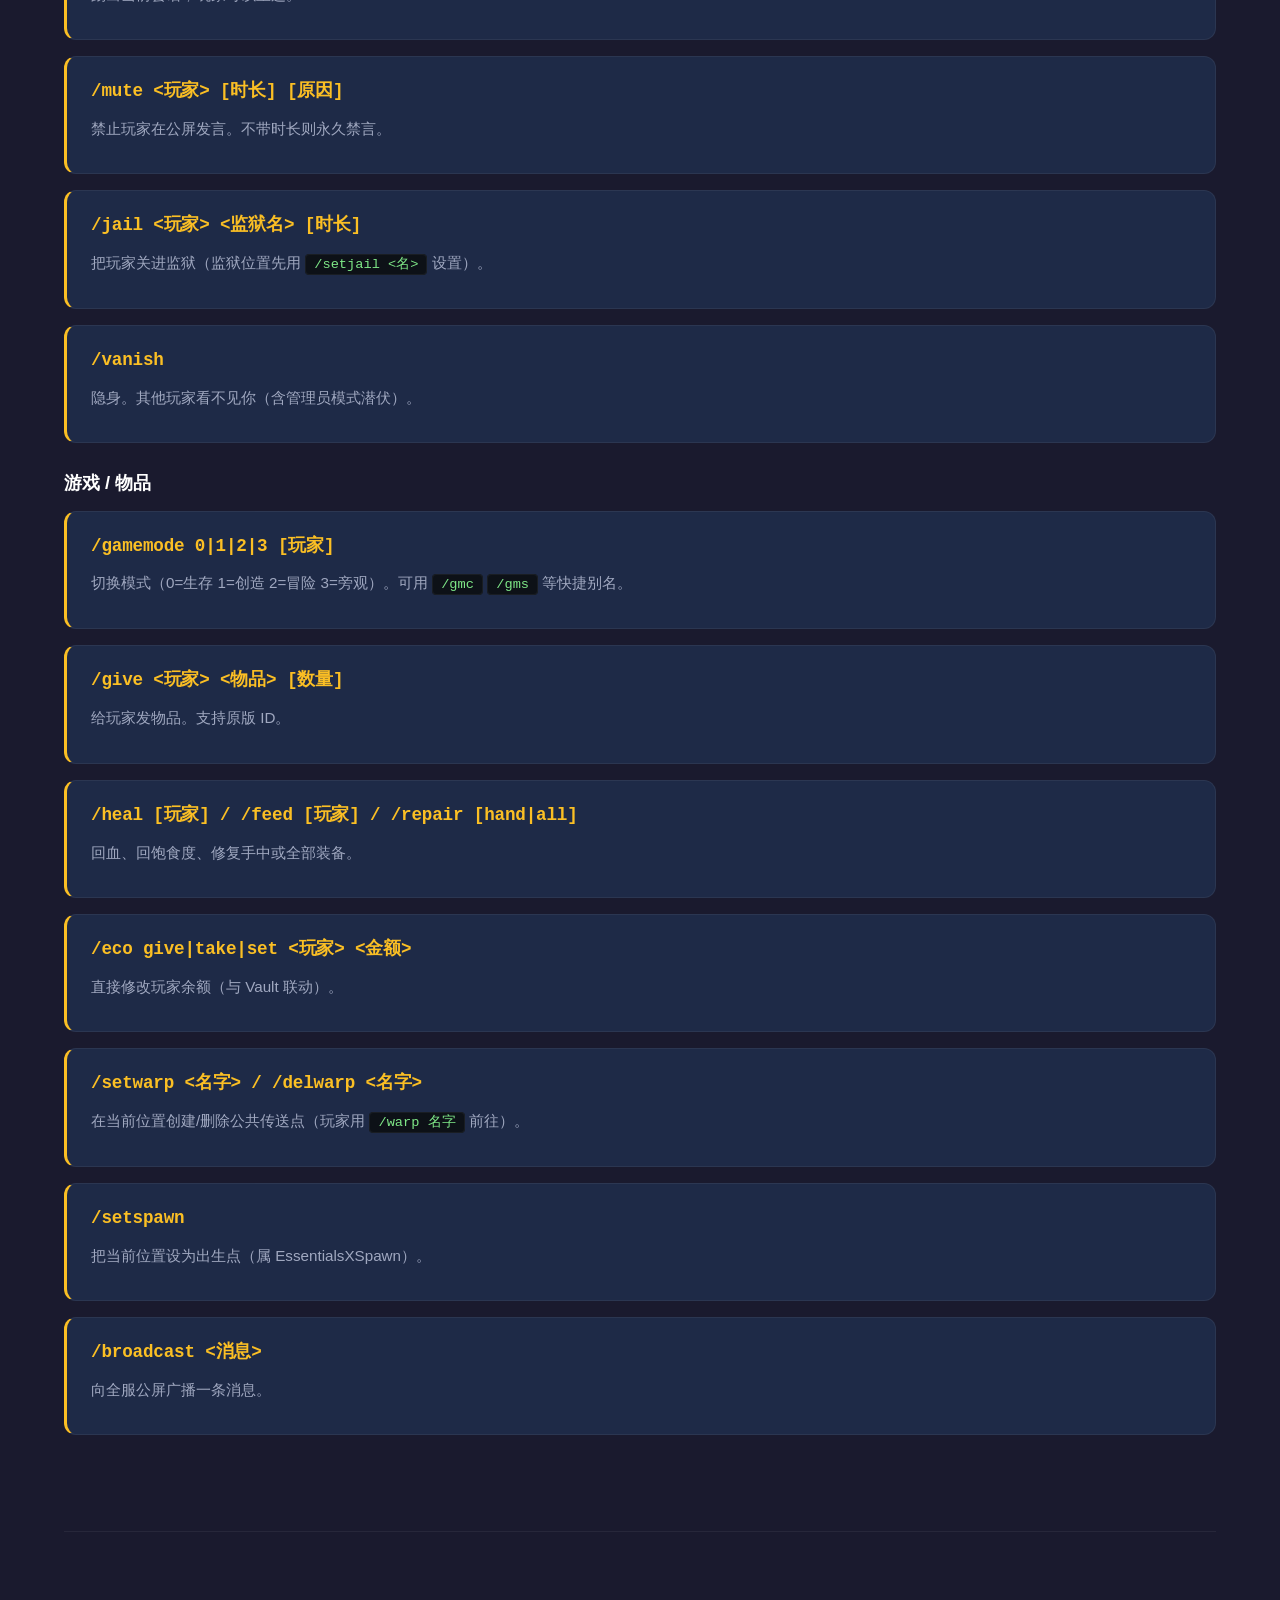
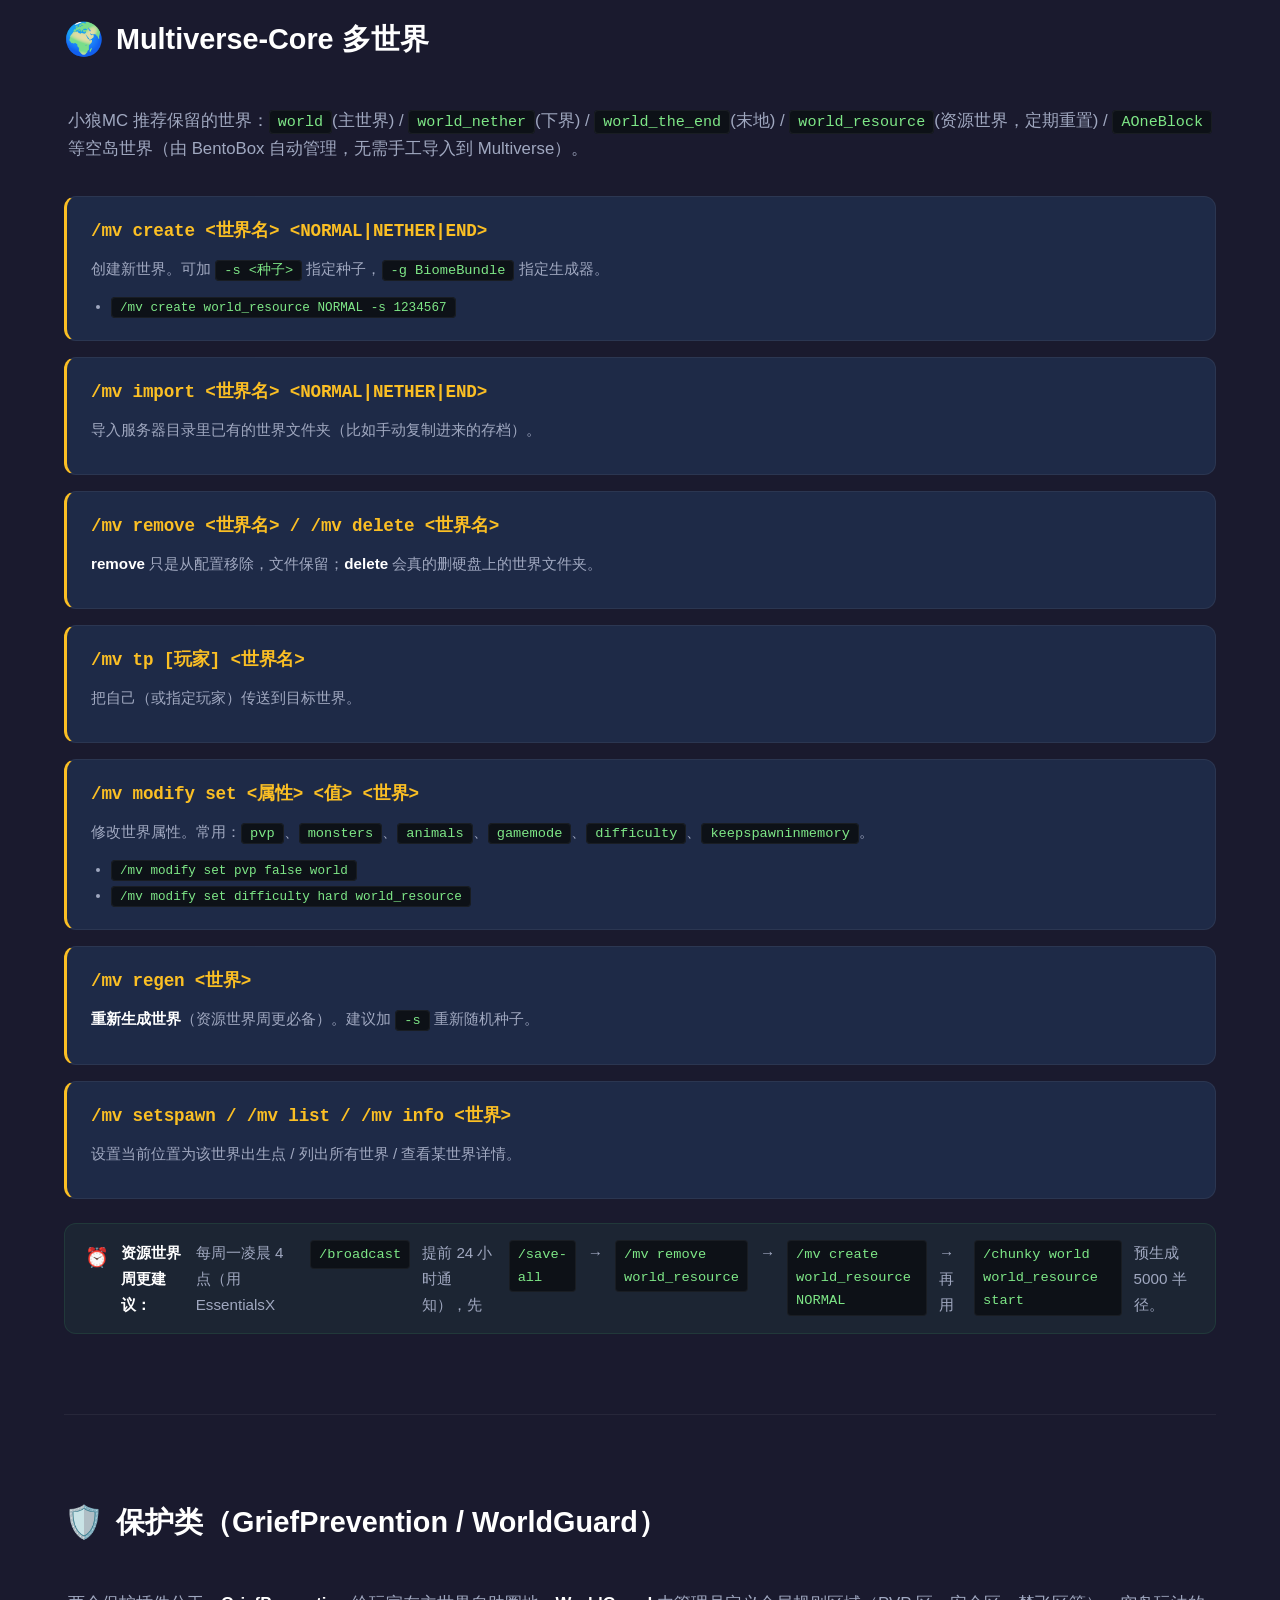
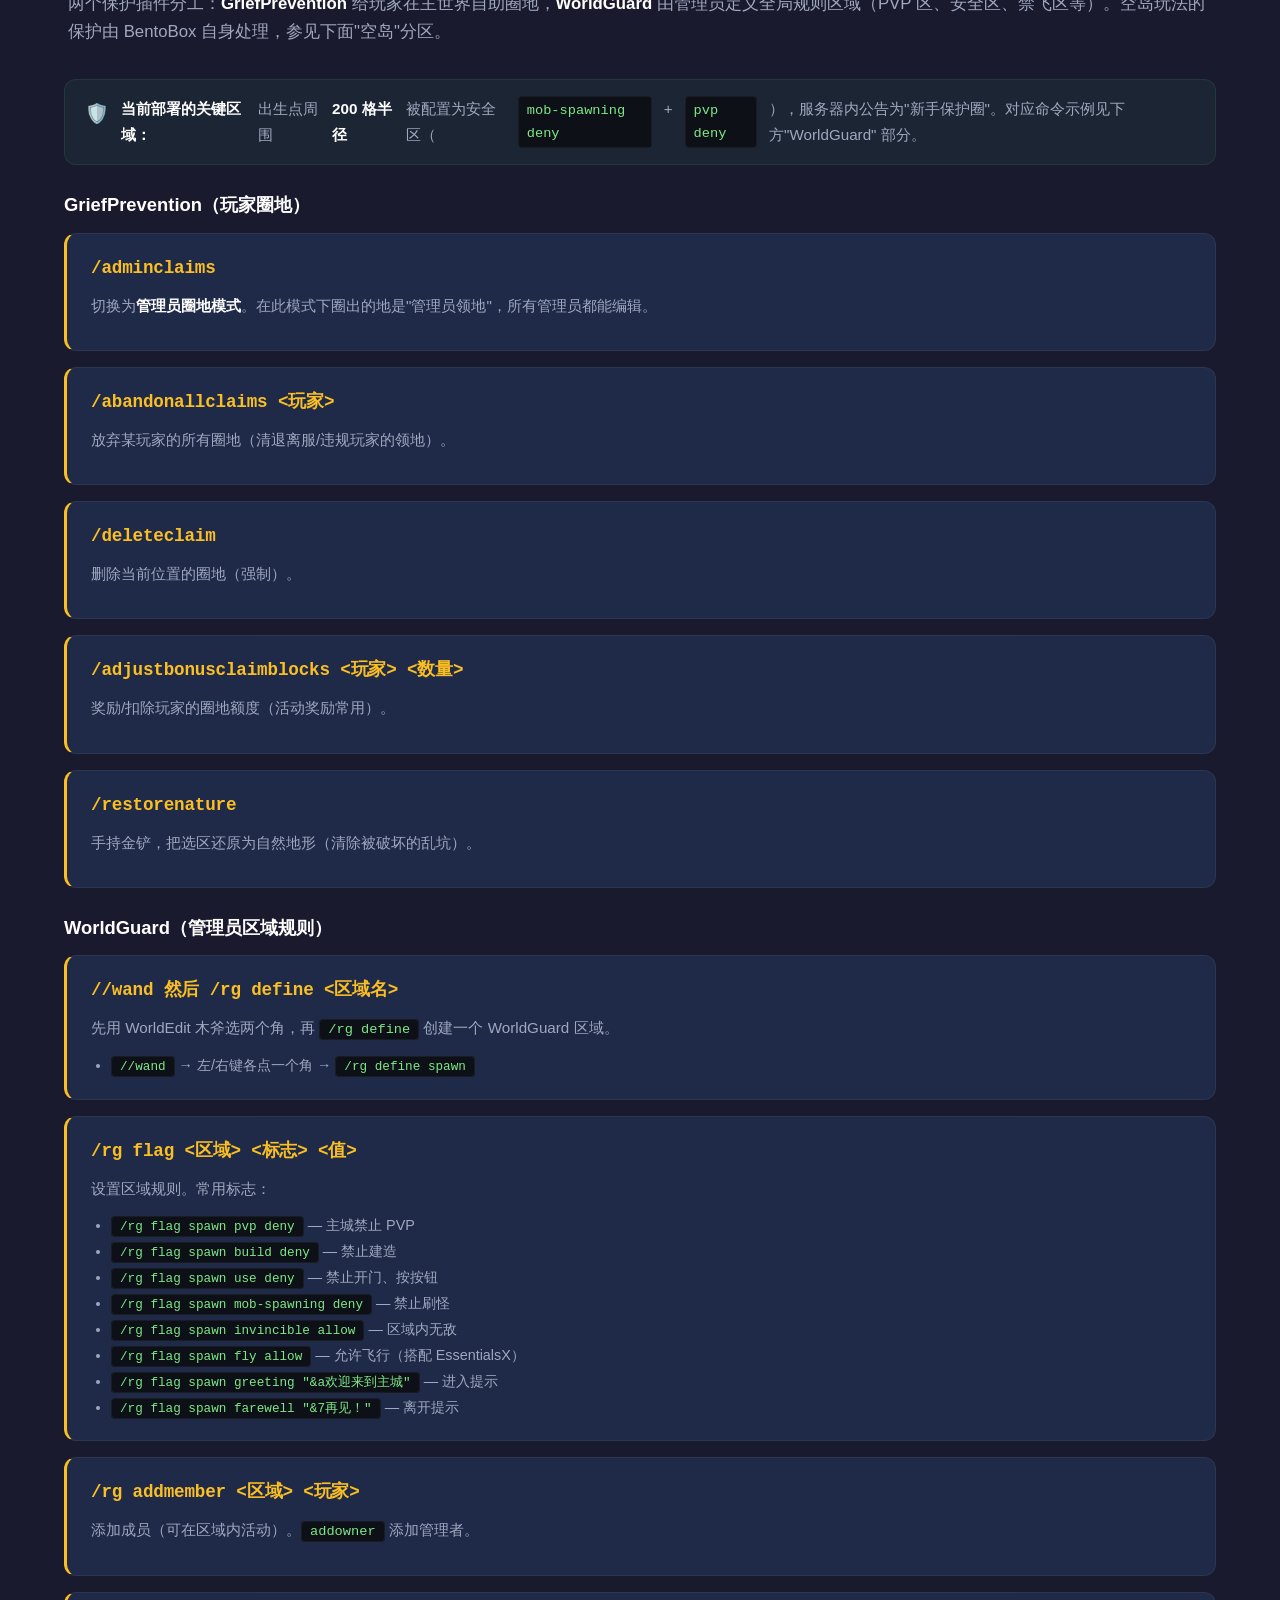
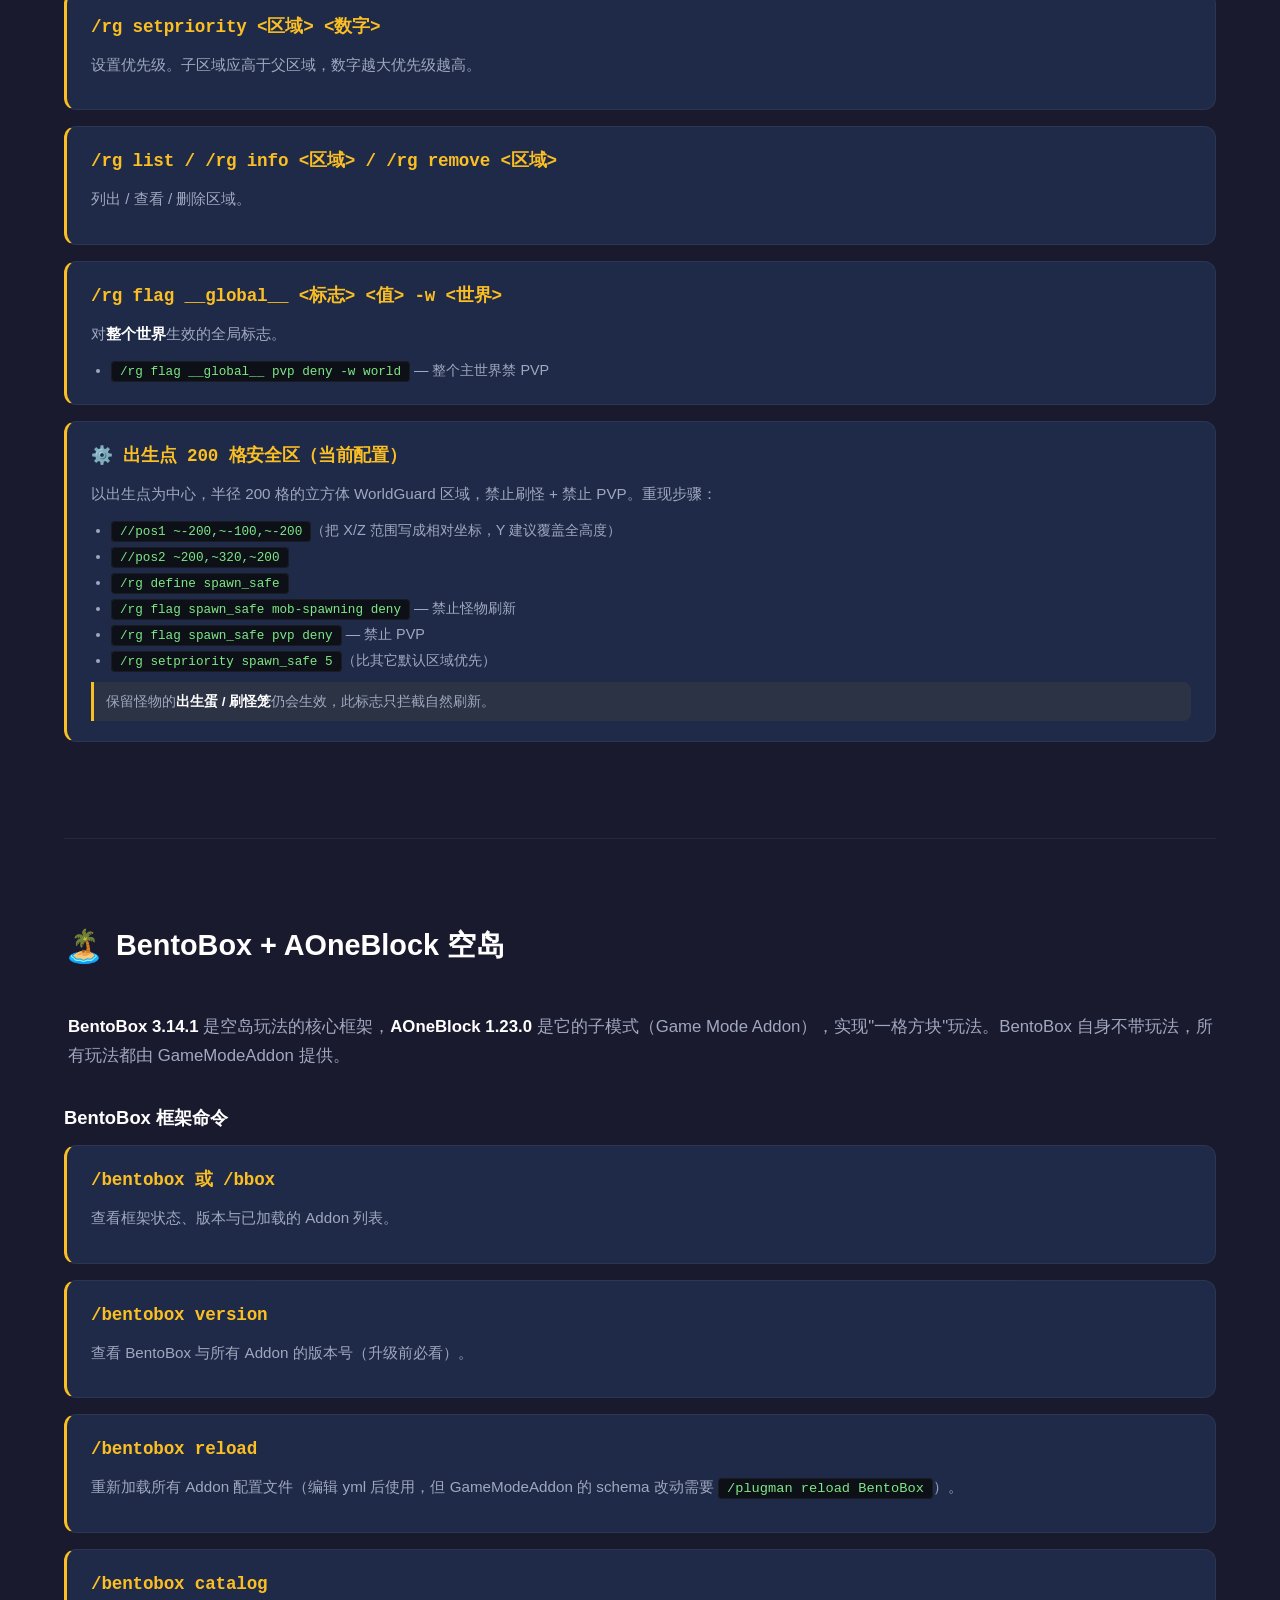
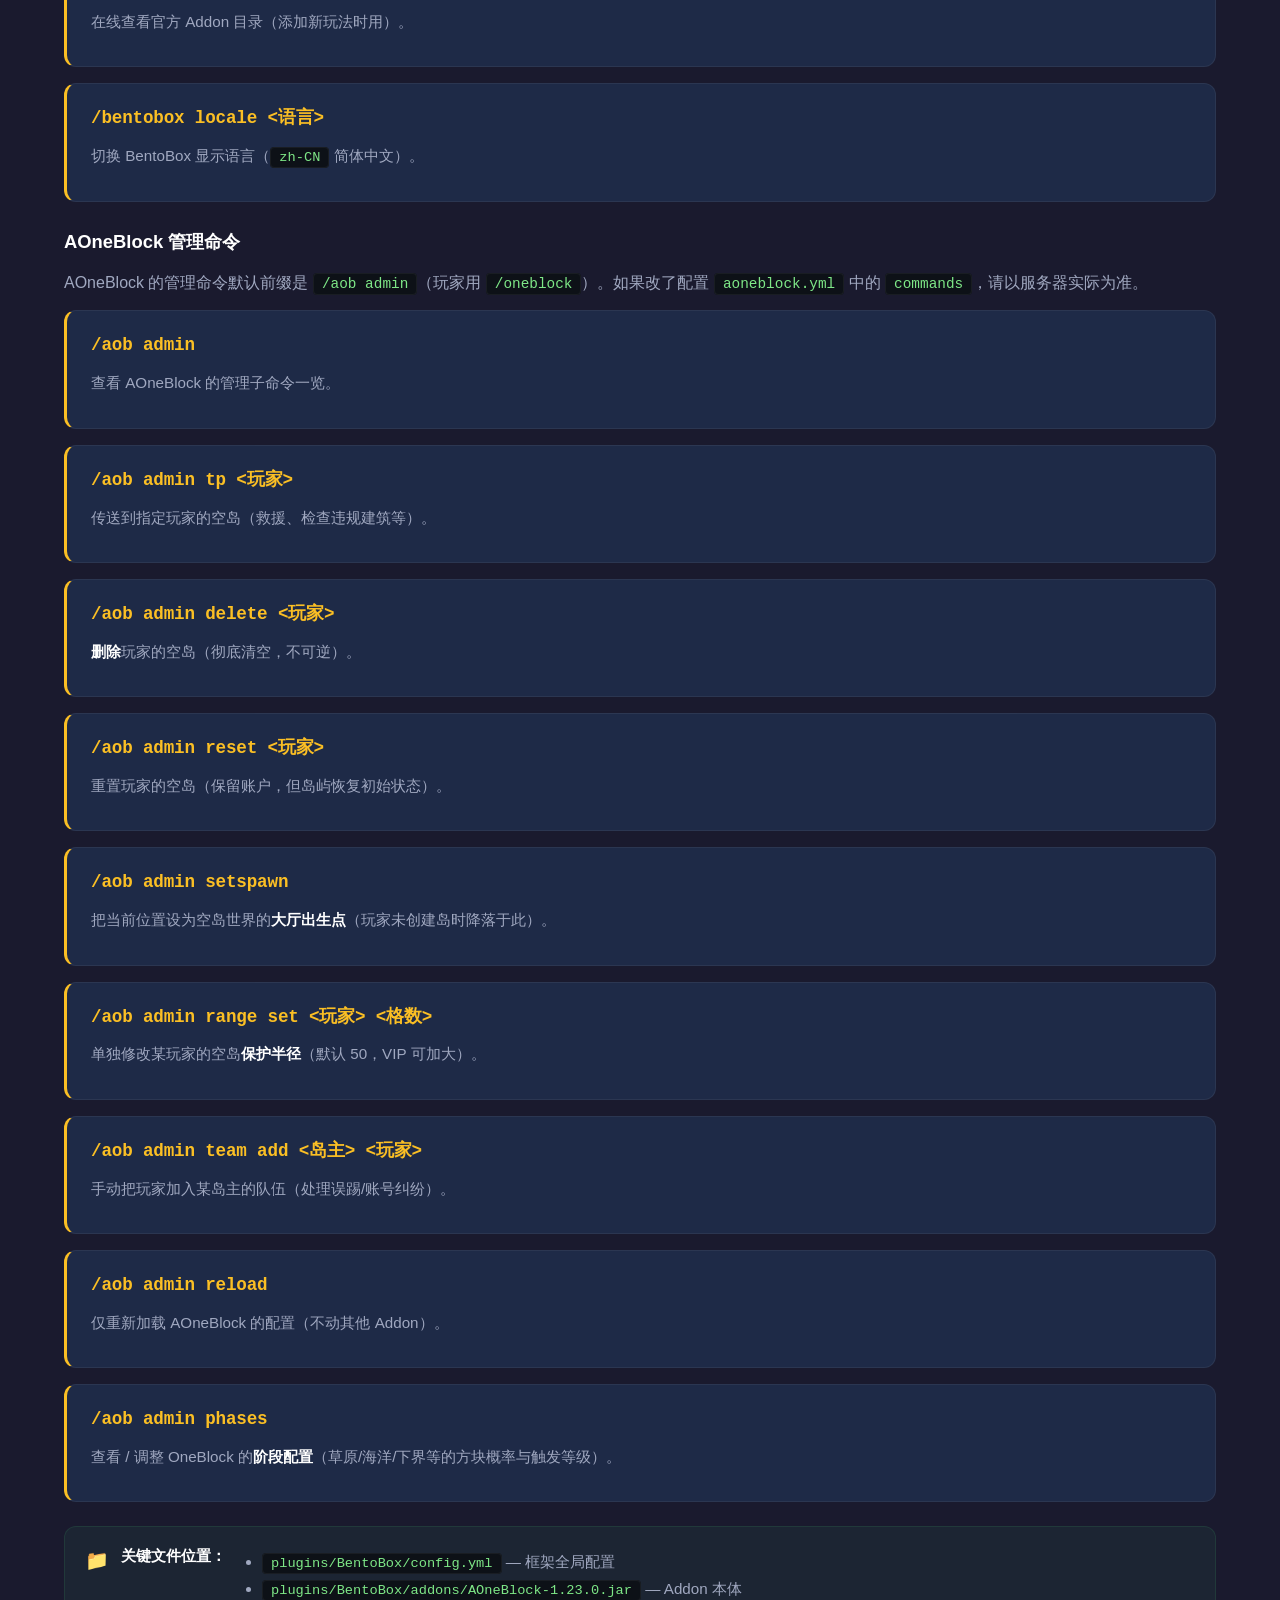
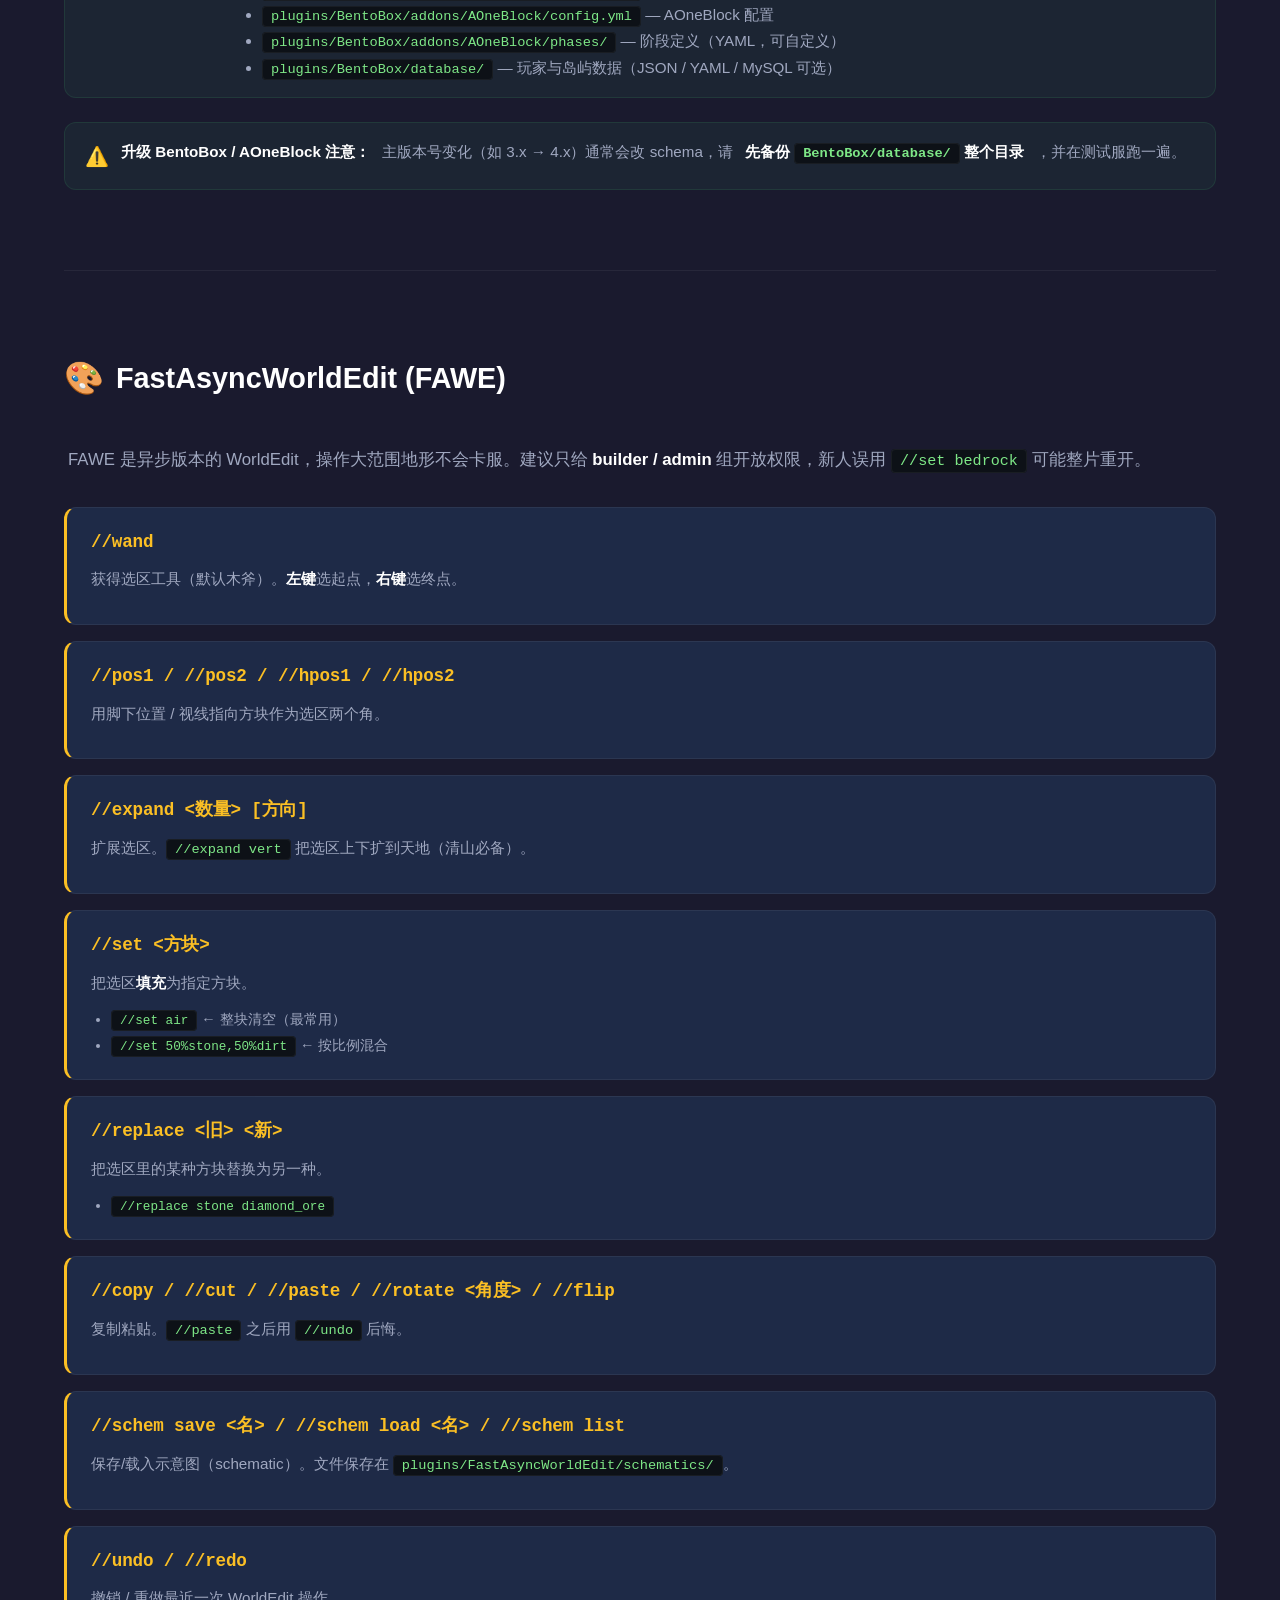
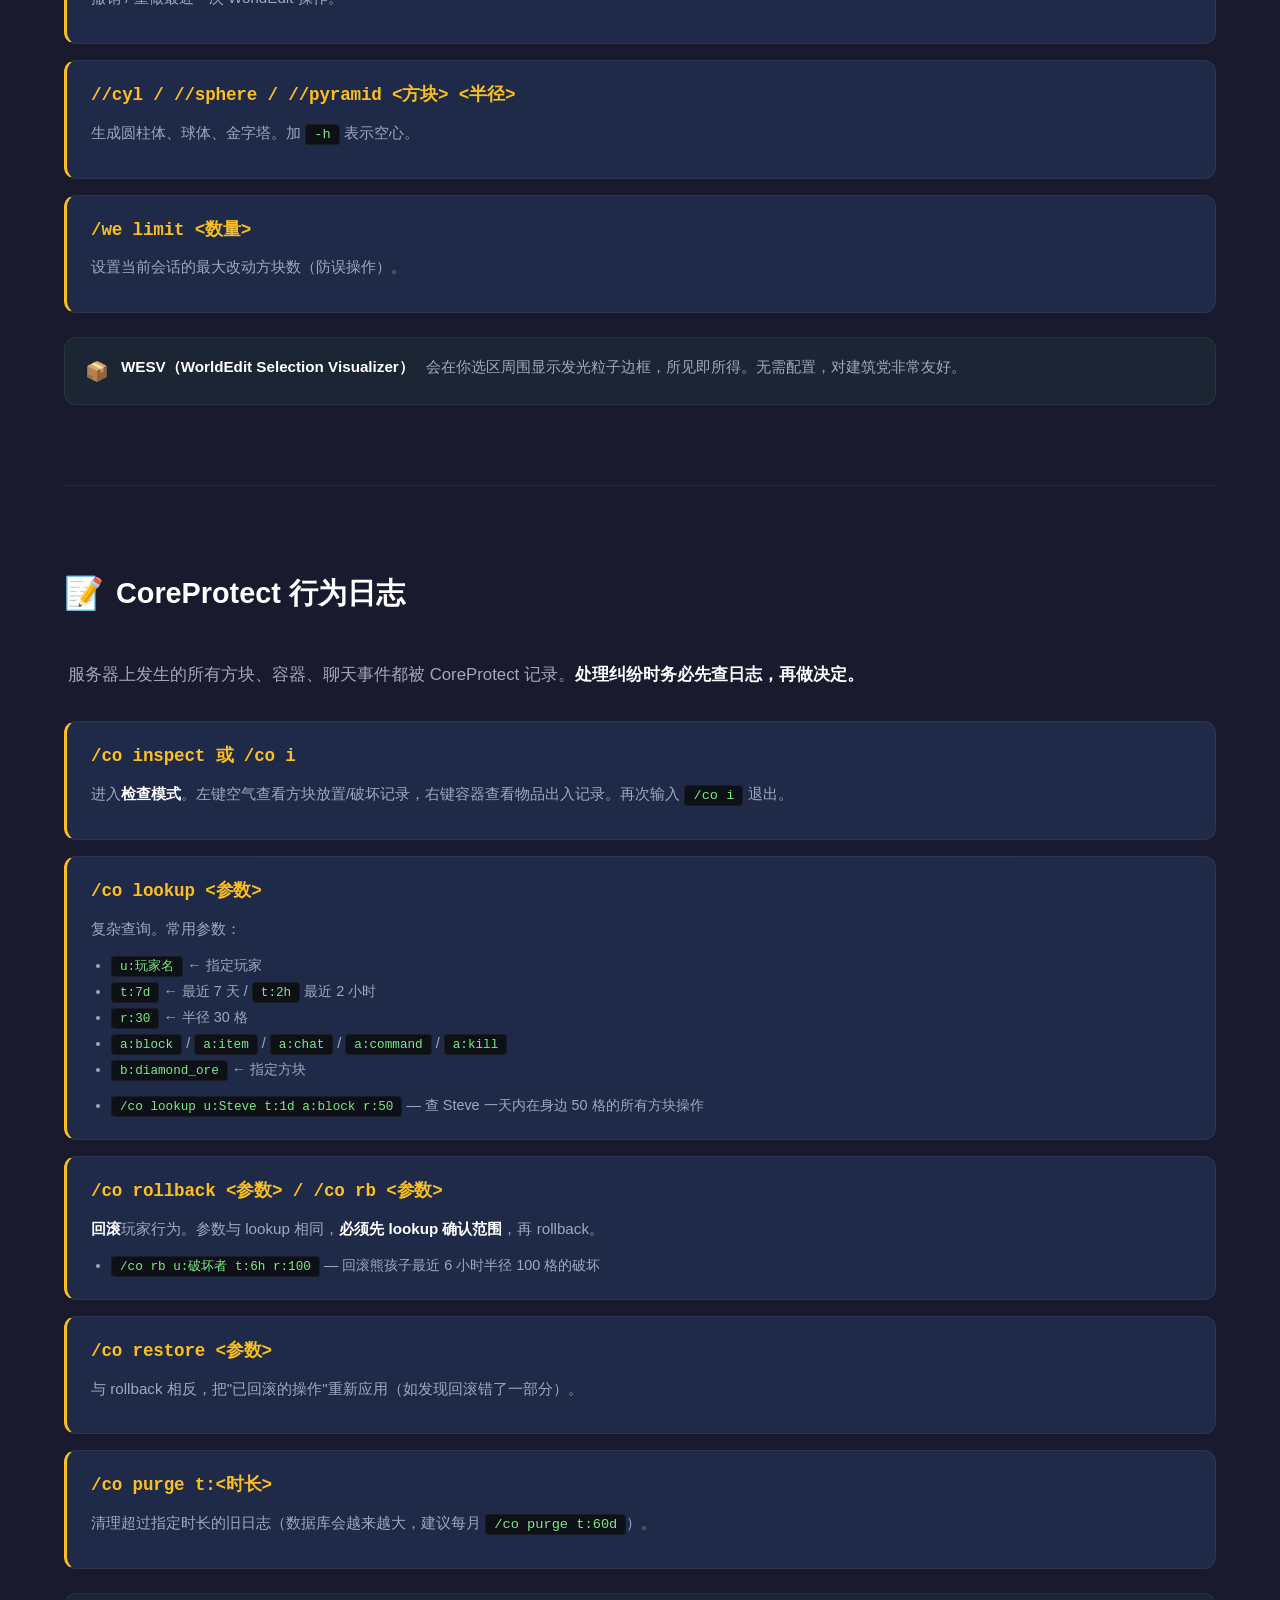
==== commit 4abf3d39: "feat: 新增出生点 200 格安全区说明，并精简安装教程 UI - install.html 去掉英雄区与页脚的"📄 Markdown 版"按钮（按用户要求） - css .install-sho" ====
--- a/admin.html
+++ b/admin.html
@@ -321,6 +321,11 @@
             </div>
             <p class="section-intro">两个保护插件分工：<strong>GriefPrevention</strong> 给玩家在主世界自助圈地，<strong>WorldGuard</strong> 由管理员定义全局规则区域（PVP 区、安全区、禁飞区等）。空岛玩法的保护由 BentoBox 自身处理，参见下面"空岛"分区。</p>
 
+            <div class="info-tip">
+                <span class="tip-icon">🛡️</span>
+                <strong>当前部署的关键区域：</strong>出生点周围 <strong>200 格半径</strong>被配置为安全区（<code>mob-spawning deny</code> + <code>pvp deny</code>），服务器内公告为"新手保护圈"。对应命令示例见下方"WorldGuard" 部分。
+            </div>
+
             <h3 style="color:#fff;margin:24px 0 12px;font-size:1.15rem;">GriefPrevention（玩家圈地）</h3>
             <div class="admin-command-card">
                 <div class="command-name">/adminclaims</div>
@@ -385,6 +390,20 @@
                 </ul>
             </div>
 
+            <div class="admin-command-card">
+                <div class="command-name">⚙️ 出生点 200 格安全区（当前配置）</div>
+                <div class="command-desc">以出生点为中心，半径 200 格的立方体 WorldGuard 区域，禁止刷怪 + 禁止 PVP。重现步骤：</div>
+                <ul>
+                    <li><code>//pos1 ~-200,~-100,~-200</code>（把 X/Z 范围写成相对坐标，Y 建议覆盖全高度）</li>
+                    <li><code>//pos2 ~200,~320,~200</code></li>
+                    <li><code>/rg define spawn_safe</code></li>
+                    <li><code>/rg flag spawn_safe mob-spawning deny</code> — 禁止怪物刷新</li>
+                    <li><code>/rg flag spawn_safe pvp deny</code> — 禁止 PVP</li>
+                    <li><code>/rg setpriority spawn_safe 5</code>（比其它默认区域优先）</li>
+                </ul>
+                <div class="command-note">保留怪物的<strong>出生蛋 / 刷怪笼</strong>仍会生效，此标志只拦截自然刷新。</div>
+            </div>
+
         </section>
 
         <!-- BentoBox 空岛 -->
@@ -855,6 +874,8 @@
             <p>🛠 小狼MC · 管理员手册 &mdash; 谨慎操作，按需放权</p>
             <p class="footer-links">
                 <a href="index.html">← 返回首页</a>
+                <span class="footer-sep">·</span>
+                <a href="install.html">🚀 新人安装</a>
                 <span class="footer-sep">·</span>
                 <a href="commands.html">📖 玩家命令大全</a>
                 <span class="footer-sep">·</span>
--- a/css/style.css
+++ b/css/style.css
@@ -986,6 +986,79 @@
     font-size: 0.88em;
 }
 
+/* ===== 安装教程步骤卡 ===== */
+.install-steps {
+    display: flex;
+    flex-direction: column;
+    gap: 24px;
+}
+
+.install-step {
+    background: var(--bg-card);
+    border: 1px solid var(--border);
+    border-radius: var(--radius);
+    padding: 24px 28px;
+    transition: border-color var(--transition);
+}
+
+.install-step:hover {
+    border-color: rgba(74, 222, 128, 0.2);
+}
+
+.install-step .step-head {
+    display: flex;
+    align-items: center;
+    gap: 14px;
+    margin-bottom: 12px;
+}
+
+.install-step .step-number {
+    flex-shrink: 0;
+    width: 36px;
+    height: 36px;
+    display: flex;
+    align-items: center;
+    justify-content: center;
+    background: var(--accent);
+    color: var(--bg-primary);
+    font-weight: 800;
+    border-radius: 50%;
+}
+
+.install-step .step-title {
+    font-size: 1.1rem;
+    font-weight: 700;
+    color: #fff;
+}
+
+.install-step p,
+.install-step ul {
+    color: var(--text-secondary);
+    font-size: 0.95rem;
+    line-height: 1.7;
+    margin-bottom: 10px;
+}
+
+.install-shot {
+    margin: 14px auto 0;
+    border: 1px solid var(--border);
+    border-radius: var(--radius-sm);
+    overflow: hidden;
+    background: var(--code-bg);
+    display: flex;
+    justify-content: center;
+    align-items: center;
+    max-width: 900px;
+    width: 100%;
+}
+
+.install-shot img {
+    display: block;
+    max-width: 100%;
+    height: auto;
+    margin: 0 auto;
+}
+
 /* ===== 响应式 ===== */
 @media (max-width: 768px) {
     .nav-toggle {
